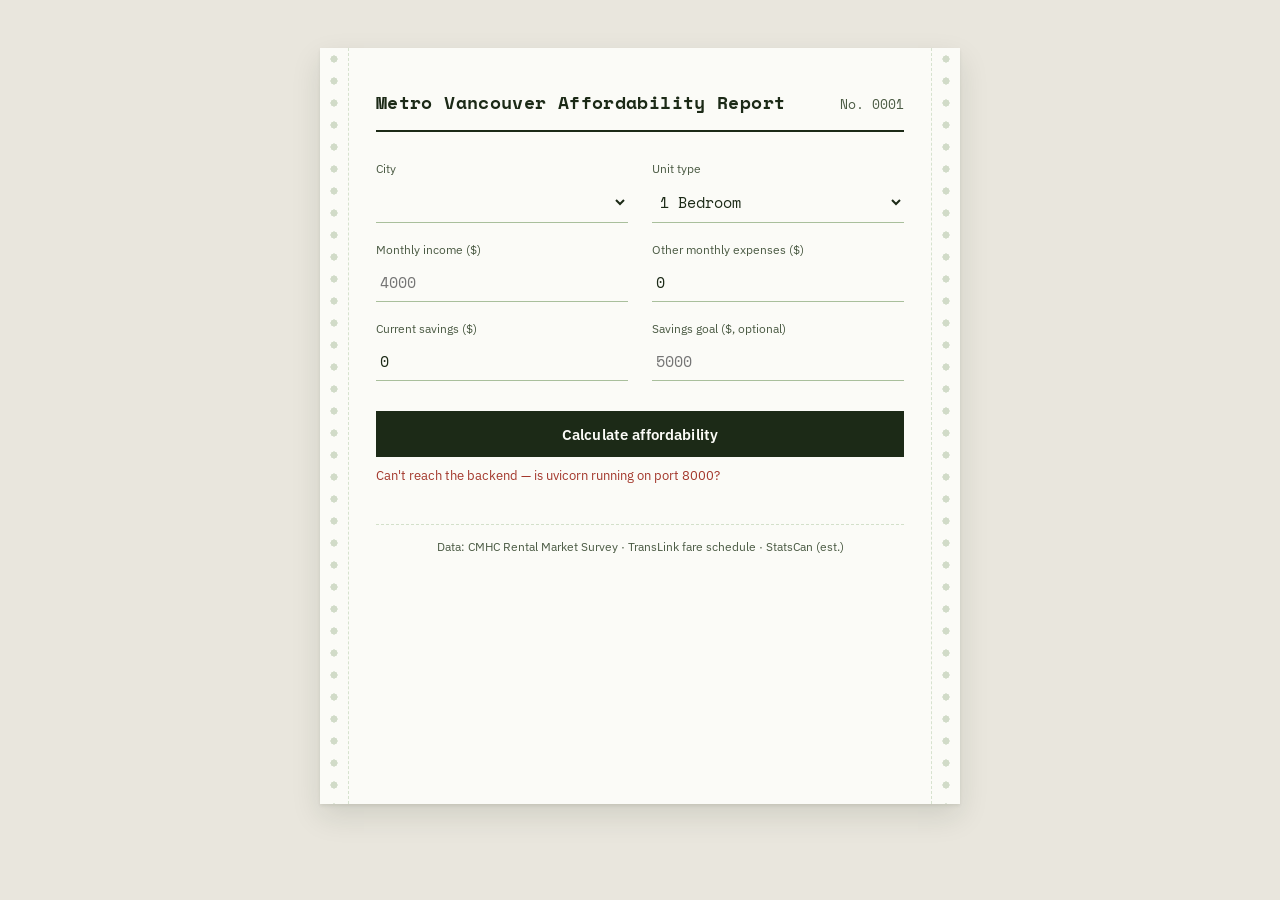
==== frontend/index.html @ a2d7ead9 "basic calculator frontend done" ====
<!DOCTYPE html>
<html lang="en">
<head>
    <meta charset="UTF-8">
    <meta name="viewport" content="width=device-width, initial-scale=1.0">
    <title>Vancouver Affordability Report</title>
    <link rel="preconnect" href="https://fonts.googleapis.com">
    <link href="https://fonts.googleapis.com/css2?family=Space+Mono:wght@400;700&family=IBM+Plex+Sans:wght@400;500;600&display=swap" rel="stylesheet">
    <style>
        :root {
            --paper: #fbfbf7;
            --bar-green: #e3ecdc;
            --bar-green-soft: #eef3e9;
            --ink: #1c2a17;
            --ink-soft: #4a5a43;
            --rule: #a9bf9c;
            --rule-faint: #d3e0ca;
            --stamp-green: #2f6b34;
            --stamp-red: #a3372b;
            --hole: #cdd8c4;
            --focus: #2f6b34;
        }

        * { box-sizing: border-box; }

        body {
            margin: 0;
            background: #e9e6dd;
            font-family: 'IBM Plex Sans', sans-serif;
            color: var(--ink);
            min-height: 100vh;
            display: flex;
            justify-content: center;
            padding: 48px 16px 96px;
        }

        .sheet {
            position: relative;
            width: 100%;
            max-width: 640px;
            background: var(--paper);
            box-shadow: 0 2px 3px rgba(28, 42, 23, 0.08), 0 12px 28px rgba(28, 42, 23, 0.12);
            padding: 40px 56px 56px;
        }

        /* tractor-feed perforation strips */
        .sheet::before, .sheet::after {
            content: "";
            position: absolute;
            top: 0;
            bottom: 0;
            width: 28px;
            background-image: radial-gradient(circle, var(--hole) 3.5px, transparent 3.6px);
            background-size: 100% 22px;
            background-position: center top;
            opacity: 0.9;
        }
        .sheet::before { left: 0; border-right: 1px dashed var(--rule-faint); }
        .sheet::after { right: 0; border-left: 1px dashed var(--rule-faint); }

        header.report-head {
            display: flex;
            justify-content: space-between;
            align-items: baseline;
            border-bottom: 2px solid var(--ink);
            padding-bottom: 14px;
            margin-bottom: 28px;
        }

        header.report-head h1 {
            font-family: 'Space Mono', monospace;
            font-size: 1.15rem;
            font-weight: 700;
            letter-spacing: 0.02em;
            margin: 0;
        }

        header.report-head .report-no {
            font-family: 'Space Mono', monospace;
            font-size: 0.8rem;
            color: var(--ink-soft);
        }

        .field-block {
            display: grid;
            grid-template-columns: 1fr 1fr;
            gap: 18px 24px;
            margin-bottom: 30px;
        }

        .field {
            display: flex;
            flex-direction: column;
            gap: 6px;
        }

        .field label {
            font-size: 0.78rem;
            color: var(--ink-soft);
        }

        .field select,
        .field input {
            font-family: 'Space Mono', monospace;
            font-size: 0.95rem;
            padding: 8px 4px;
            border: none;
            border-bottom: 1.5px solid var(--rule);
            background: transparent;
            color: var(--ink);
        }

        .field select:focus,
        .field input:focus {
            outline: none;
            border-bottom: 1.5px solid var(--focus);
        }

        .calc-btn {
            display: block;
            width: 100%;
            font-family: 'IBM Plex Sans', sans-serif;
            font-weight: 600;
            font-size: 0.95rem;
            padding: 13px;
            background: var(--ink);
            color: var(--paper);
            border: none;
            cursor: pointer;
            letter-spacing: 0.01em;
            margin-bottom: 4px;
        }
        .calc-btn:hover { background: #14200f; }
        .calc-btn:active { transform: translateY(1px); }

        .status-line {
            font-size: 0.82rem;
            color: var(--stamp-red);
            min-height: 1.2em;
            margin: 10px 0 0;
        }

        .ledger {
            margin-top: 34px;
            display: none;
        }
        .ledger.visible { display: block; }

        .ledger-row {
            display: flex;
            justify-content: space-between;
            align-items: baseline;
            padding: 11px 10px;
            font-size: 0.95rem;
        }
        .ledger-row:nth-child(odd) { background: var(--bar-green-soft); }
        .ledger-row:nth-child(even) { background: transparent; }

        .ledger-row .amount {
            font-family: 'Space Mono', monospace;
            font-variant-numeric: tabular-nums;
        }

        .ledger-row.total {
            border-top: 1.5px solid var(--ink);
            margin-top: 6px;
            font-weight: 600;
            background: var(--bar-green);
        }

        .ledger-row.surplus .amount { color: var(--stamp-green); }
        .ledger-row.surplus.negative .amount { color: var(--stamp-red); }

        .notes {
            font-size: 0.82rem;
            color: var(--ink-soft);
            margin-top: 14px;
            padding: 10px 12px;
            border-left: 3px solid var(--rule);
            background: var(--bar-green-soft);
        }

        .verdict-area {
            margin-top: 32px;
            display: flex;
            justify-content: center;
            min-height: 90px;
        }

        .stamp {
            font-family: 'Space Mono', monospace;
            font-weight: 700;
            font-size: 1.4rem;
            letter-spacing: 0.08em;
            padding: 14px 28px;
            border: 4px solid currentColor;
            border-radius: 6px;
            transform: rotate(-6deg) scale(0);
            opacity: 0;
            text-transform: uppercase;
        }

        .stamp.affordable { color: var(--stamp-green); }
        .stamp.over { color: var(--stamp-red); }

        @keyframes stampDown {
            0%   { transform: rotate(-6deg) scale(2.2); opacity: 0; }
            60%  { transform: rotate(-6deg) scale(0.9); opacity: 1; }
            80%  { transform: rotate(-6deg) scale(1.05); }
            100% { transform: rotate(-6deg) scale(1); opacity: 1; }
        }

        .stamp.animate { animation: stampDown 0.5s ease-out forwards; }

        @media (prefers-reduced-motion: reduce) {
            .stamp.animate { animation: none; transform: rotate(-6deg) scale(1); opacity: 1; }
        }

        footer.report-foot {
            margin-top: 40px;
            padding-top: 14px;
            border-top: 1px dashed var(--rule-faint);
            font-size: 0.72rem;
            color: var(--ink-soft);
            text-align: center;
        }

        @media (max-width: 520px) {
            .sheet { padding: 32px 30px 44px; }
            .field-block { grid-template-columns: 1fr; }
        }
    </style>
</head>
<body>

<div class="sheet">
    <header class="report-head">
        <h1>Metro Vancouver Affordability Report</h1>
        <span class="report-no">No. 0001</span>
    </header>

    <form id="calc-form">
        <div class="field-block">
            <div class="field">
                <label for="region">City</label>
                <select id="region" required></select>
            </div>
            <div class="field">
                <label for="bedroom">Unit type</label>
                <select id="bedroom" required>
                    <option value="Studio">Studio</option>
                    <option value="1 Bedroom" selected>1 Bedroom</option>
                    <option value="2 Bedroom">2 Bedroom</option>
                    <option value="3 Bedroom +">3 Bedroom +</option>
                </select>
            </div>
            <div class="field">
                <label for="income">Monthly income ($)</label>
                <input type="number" id="income" min="0" step="1" required placeholder="4000">
            </div>
            <div class="field">
                <label for="extra">Other monthly expenses ($)</label>
                <input type="number" id="extra" min="0" step="1" value="0">
            </div>
            <div class="field">
                <label for="savings">Current savings ($)</label>
                <input type="number" id="savings" min="0" step="1" value="0">
            </div>
            <div class="field">
                <label for="goal">Savings goal ($, optional)</label>
                <input type="number" id="goal" min="0" step="1" placeholder="5000">
            </div>
        </div>

        <button type="submit" class="calc-btn">Calculate affordability</button>
        <p class="status-line" id="status"></p>
    </form>

    <section class="ledger" id="ledger">
        <div class="ledger-row"><span>Rent</span><span class="amount" id="row-rent"></span></div>
        <div class="ledger-row"><span>Groceries</span><span class="amount" id="row-groceries"></span></div>
        <div class="ledger-row"><span>Transit</span><span class="amount" id="row-transit"></span></div>
        <div class="ledger-row total"><span>Total expenses</span><span class="amount" id="row-total"></span></div>
        <div class="ledger-row surplus" id="row-surplus-wrap"><span>Monthly surplus</span><span class="amount" id="row-surplus"></span></div>
        <div class="ledger-row" id="row-goal-wrap" style="display:none;"><span>Months to savings goal</span><span class="amount" id="row-goal"></span></div>
        <div class="notes" id="notes-block" style="display:none;"></div>

        <div class="verdict-area">
            <div class="stamp" id="stamp"></div>
        </div>
    </section>

    <footer class="report-foot">
        Data: CMHC Rental Market Survey · TransLink fare schedule · StatsCan (est.)
    </footer>
</div>

<script>
    const API_BASE = "http://127.0.0.1:8000"; // update if backend runs elsewhere

    const regionSelect = document.getElementById("region");
    const form = document.getElementById("calc-form");
    const statusLine = document.getElementById("status");
    const ledger = document.getElementById("ledger");
    const stamp = document.getElementById("stamp");

    async function loadRegions() {
        try {
            const res = await fetch(`${API_BASE}/regions/`);
            if (!res.ok) throw new Error("Could not reach the regions endpoint");
            const regions = await res.json();
            regionSelect.innerHTML = regions
                .map(r => `<option value="${r.id}">${r.name}</option>`)
                .join("");
        } catch (err) {
            statusLine.textContent = "Can't reach the backend — is uvicorn running on port 8000?";
        }
    }

    function money(value) {
        return "$" + Number(value).toLocaleString("en-CA", { minimumFractionDigits: 2, maximumFractionDigits: 2 });
    }

    form.addEventListener("submit", async (e) => {
        e.preventDefault();
        statusLine.textContent = "";
        stamp.classList.remove("animate");
        stamp.style.opacity = 0;

        const payload = {
            region_id: Number(regionSelect.value),
            bedroom_type: document.getElementById("bedroom").value,
            monthly_income: Number(document.getElementById("income").value),
            current_savings: Number(document.getElementById("savings").value || 0),
            monthly_extra_expenses: Number(document.getElementById("extra").value || 0),
        };
        const goalVal = document.getElementById("goal").value;
        if (goalVal) payload.savings_goal = Number(goalVal);

        try {
            const res = await fetch(`${API_BASE}/affordability/calculate`, {
                method: "POST",
                headers: { "Content-Type": "application/json" },
                body: JSON.stringify(payload),
            });

            const data = await res.json();

            if (!res.ok) {
                statusLine.textContent = data.detail || "The backend rejected this request.";
                ledger.classList.remove("visible");
                return;
            }

            renderResult(data);
        } catch (err) {
            statusLine.textContent = "Can't reach the backend — is uvicorn running on port 8000?";
        }
    });

    function renderResult(data) {
        document.getElementById("row-rent").textContent = money(data.estimated_rent);
        document.getElementById("row-groceries").textContent = money(data.estimated_groceries);
        document.getElementById("row-transit").textContent = money(data.estimated_transit);
        document.getElementById("row-total").textContent = money(data.total_monthly_expenses);

        const surplusRow = document.getElementById("row-surplus-wrap");
        const surplusVal = document.getElementById("row-surplus");
        surplusVal.textContent = money(data.monthly_surplus);
        surplusRow.classList.toggle("negative", data.monthly_surplus < 0);

        const goalWrap = document.getElementById("row-goal-wrap");
        if (data.months_to_goal !== null && data.months_to_goal !== undefined) {
            goalWrap.style.display = "flex";
            document.getElementById("row-goal").textContent = data.months_to_goal + " mo.";
        } else {
            goalWrap.style.display = "none";
        }

        const notesBlock = document.getElementById("notes-block");
        if (data.notes && data.notes.length) {
            notesBlock.style.display = "block";
            notesBlock.innerHTML = data.notes.map(n => `<div>${n}</div>`).join("");
        } else {
            notesBlock.style.display = "none";
        }

        stamp.textContent = data.is_currently_affordable ? "Affordable" : "Over budget";
        stamp.className = "stamp " + (data.is_currently_affordable ? "affordable" : "over");

        ledger.classList.add("visible");
        // restart animation
        void stamp.offsetWidth;
        stamp.classList.add("animate");
    }

    loadRegions();
</script>

</body>
</html>
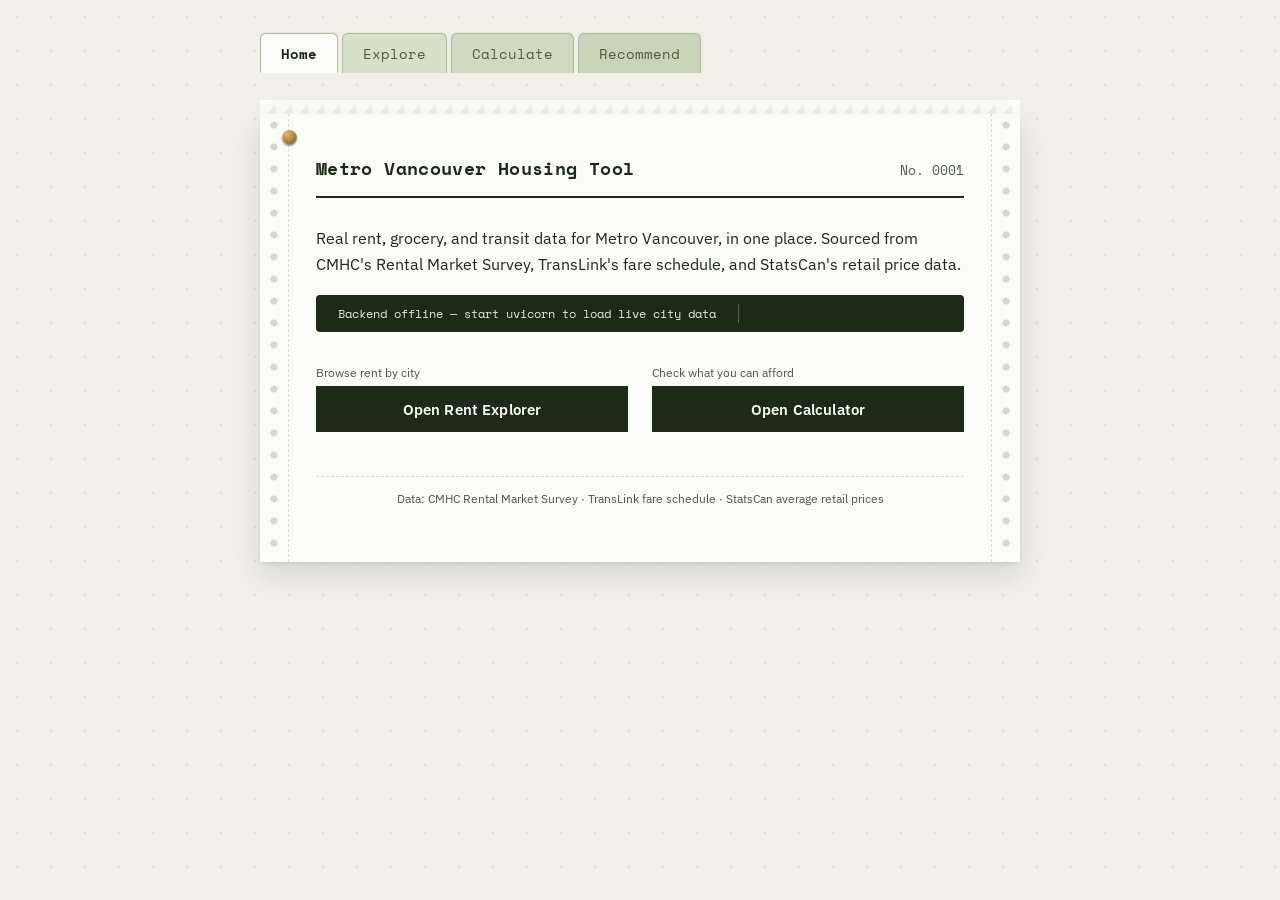
==== commit 4e2c6d0c: "working on pages" ====
--- a/frontend/index.html
+++ b/frontend/index.html
@@ -1,401 +1,71 @@
 <!DOCTYPE html>
 <html lang="en">
 <head>
-    <meta charset="UTF-8">
-    <meta name="viewport" content="width=device-width, initial-scale=1.0">
-    <title>Vancouver Affordability Report</title>
-    <link rel="preconnect" href="https://fonts.googleapis.com">
-    <link href="https://fonts.googleapis.com/css2?family=Space+Mono:wght@400;700&family=IBM+Plex+Sans:wght@400;500;600&display=swap" rel="stylesheet">
-    <style>
-        :root {
-            --paper: #fbfbf7;
-            --bar-green: #e3ecdc;
-            --bar-green-soft: #eef3e9;
-            --ink: #1c2a17;
-            --ink-soft: #4a5a43;
-            --rule: #a9bf9c;
-            --rule-faint: #d3e0ca;
-            --stamp-green: #2f6b34;
-            --stamp-red: #a3372b;
-            --hole: #cdd8c4;
-            --focus: #2f6b34;
-        }
-
-        * { box-sizing: border-box; }
-
-        body {
-            margin: 0;
-            background: #e9e6dd;
-            font-family: 'IBM Plex Sans', sans-serif;
-            color: var(--ink);
-            min-height: 100vh;
-            display: flex;
-            justify-content: center;
-            padding: 48px 16px 96px;
-        }
-
-        .sheet {
-            position: relative;
-            width: 100%;
-            max-width: 640px;
-            background: var(--paper);
-            box-shadow: 0 2px 3px rgba(28, 42, 23, 0.08), 0 12px 28px rgba(28, 42, 23, 0.12);
-            padding: 40px 56px 56px;
-        }
-
-        /* tractor-feed perforation strips */
-        .sheet::before, .sheet::after {
-            content: "";
-            position: absolute;
-            top: 0;
-            bottom: 0;
-            width: 28px;
-            background-image: radial-gradient(circle, var(--hole) 3.5px, transparent 3.6px);
-            background-size: 100% 22px;
-            background-position: center top;
-            opacity: 0.9;
-        }
-        .sheet::before { left: 0; border-right: 1px dashed var(--rule-faint); }
-        .sheet::after { right: 0; border-left: 1px dashed var(--rule-faint); }
-
-        header.report-head {
-            display: flex;
-            justify-content: space-between;
-            align-items: baseline;
-            border-bottom: 2px solid var(--ink);
-            padding-bottom: 14px;
-            margin-bottom: 28px;
-        }
-
-        header.report-head h1 {
-            font-family: 'Space Mono', monospace;
-            font-size: 1.15rem;
-            font-weight: 700;
-            letter-spacing: 0.02em;
-            margin: 0;
-        }
-
-        header.report-head .report-no {
-            font-family: 'Space Mono', monospace;
-            font-size: 0.8rem;
-            color: var(--ink-soft);
-        }
-
-        .field-block {
-            display: grid;
-            grid-template-columns: 1fr 1fr;
-            gap: 18px 24px;
-            margin-bottom: 30px;
-        }
-
-        .field {
-            display: flex;
-            flex-direction: column;
-            gap: 6px;
-        }
-
-        .field label {
-            font-size: 0.78rem;
-            color: var(--ink-soft);
-        }
-
-        .field select,
-        .field input {
-            font-family: 'Space Mono', monospace;
-            font-size: 0.95rem;
-            padding: 8px 4px;
-            border: none;
-            border-bottom: 1.5px solid var(--rule);
-            background: transparent;
-            color: var(--ink);
-        }
-
-        .field select:focus,
-        .field input:focus {
-            outline: none;
-            border-bottom: 1.5px solid var(--focus);
-        }
-
-        .calc-btn {
-            display: block;
-            width: 100%;
-            font-family: 'IBM Plex Sans', sans-serif;
-            font-weight: 600;
-            font-size: 0.95rem;
-            padding: 13px;
-            background: var(--ink);
-            color: var(--paper);
-            border: none;
-            cursor: pointer;
-            letter-spacing: 0.01em;
-            margin-bottom: 4px;
-        }
-        .calc-btn:hover { background: #14200f; }
-        .calc-btn:active { transform: translateY(1px); }
-
-        .status-line {
-            font-size: 0.82rem;
-            color: var(--stamp-red);
-            min-height: 1.2em;
-            margin: 10px 0 0;
-        }
-
-        .ledger {
-            margin-top: 34px;
-            display: none;
-        }
-        .ledger.visible { display: block; }
-
-        .ledger-row {
-            display: flex;
-            justify-content: space-between;
-            align-items: baseline;
-            padding: 11px 10px;
-            font-size: 0.95rem;
-        }
-        .ledger-row:nth-child(odd) { background: var(--bar-green-soft); }
-        .ledger-row:nth-child(even) { background: transparent; }
-
-        .ledger-row .amount {
-            font-family: 'Space Mono', monospace;
-            font-variant-numeric: tabular-nums;
-        }
-
-        .ledger-row.total {
-            border-top: 1.5px solid var(--ink);
-            margin-top: 6px;
-            font-weight: 600;
-            background: var(--bar-green);
-        }
-
-        .ledger-row.surplus .amount { color: var(--stamp-green); }
-        .ledger-row.surplus.negative .amount { color: var(--stamp-red); }
-
-        .notes {
-            font-size: 0.82rem;
-            color: var(--ink-soft);
-            margin-top: 14px;
-            padding: 10px 12px;
-            border-left: 3px solid var(--rule);
-            background: var(--bar-green-soft);
-        }
-
-        .verdict-area {
-            margin-top: 32px;
-            display: flex;
-            justify-content: center;
-            min-height: 90px;
-        }
-
-        .stamp {
-            font-family: 'Space Mono', monospace;
-            font-weight: 700;
-            font-size: 1.4rem;
-            letter-spacing: 0.08em;
-            padding: 14px 28px;
-            border: 4px solid currentColor;
-            border-radius: 6px;
-            transform: rotate(-6deg) scale(0);
-            opacity: 0;
-            text-transform: uppercase;
-        }
-
-        .stamp.affordable { color: var(--stamp-green); }
-        .stamp.over { color: var(--stamp-red); }
-
-        @keyframes stampDown {
-            0%   { transform: rotate(-6deg) scale(2.2); opacity: 0; }
-            60%  { transform: rotate(-6deg) scale(0.9); opacity: 1; }
-            80%  { transform: rotate(-6deg) scale(1.05); }
-            100% { transform: rotate(-6deg) scale(1); opacity: 1; }
-        }
-
-        .stamp.animate { animation: stampDown 0.5s ease-out forwards; }
-
-        @media (prefers-reduced-motion: reduce) {
-            .stamp.animate { animation: none; transform: rotate(-6deg) scale(1); opacity: 1; }
-        }
-
-        footer.report-foot {
-            margin-top: 40px;
-            padding-top: 14px;
-            border-top: 1px dashed var(--rule-faint);
-            font-size: 0.72rem;
-            color: var(--ink-soft);
-            text-align: center;
-        }
-
-        @media (max-width: 520px) {
-            .sheet { padding: 32px 30px 44px; }
-            .field-block { grid-template-columns: 1fr; }
-        }
-    </style>
+<meta charset="UTF-8">
+<meta name="viewport" content="width=device-width, initial-scale=1.0">
+<title>Metro Vancouver Housing Tool</title>
+<link rel="preconnect" href="https://fonts.googleapis.com">
+<link href="https://fonts.googleapis.com/css2?family=Space+Mono:wght@400;700&family=IBM+Plex+Sans:wght@400;500;600&display=swap" rel="stylesheet">
+<link rel="stylesheet" href="shared/theme.css">
 </head>
 <body>
 
+<canvas id="bg-canvas"></canvas>
+<nav class="site-nav" id="site-nav"></nav>
+
+<div class="tear-strip"></div>
 <div class="sheet">
-    <header class="report-head">
-        <h1>Metro Vancouver Affordability Report</h1>
-        <span class="report-no">No. 0001</span>
-    </header>
+  <div class="fastener"></div>
+  <header class="report-head">
+    <h1>Metro Vancouver Housing Tool</h1>
+    <span class="report-no">No. 0001</span>
+  </header>
 
-    <form id="calc-form">
-        <div class="field-block">
-            <div class="field">
-                <label for="region">City</label>
-                <select id="region" required></select>
-            </div>
-            <div class="field">
-                <label for="bedroom">Unit type</label>
-                <select id="bedroom" required>
-                    <option value="Studio">Studio</option>
-                    <option value="1 Bedroom" selected>1 Bedroom</option>
-                    <option value="2 Bedroom">2 Bedroom</option>
-                    <option value="3 Bedroom +">3 Bedroom +</option>
-                </select>
-            </div>
-            <div class="field">
-                <label for="income">Monthly income ($)</label>
-                <input type="number" id="income" min="0" step="1" required placeholder="4000">
-            </div>
-            <div class="field">
-                <label for="extra">Other monthly expenses ($)</label>
-                <input type="number" id="extra" min="0" step="1" value="0">
-            </div>
-            <div class="field">
-                <label for="savings">Current savings ($)</label>
-                <input type="number" id="savings" min="0" step="1" value="0">
-            </div>
-            <div class="field">
-                <label for="goal">Savings goal ($, optional)</label>
-                <input type="number" id="goal" min="0" step="1" placeholder="5000">
-            </div>
-        </div>
+  <p style="line-height: 1.6;">
+    Real rent, grocery, and transit data for Metro Vancouver, in one place.
+    Sourced from CMHC's Rental Market Survey, TransLink's fare schedule,
+    and StatsCan's retail price data.
+  </p>
 
-        <button type="submit" class="calc-btn">Calculate affordability</button>
-        <p class="status-line" id="status"></p>
-    </form>
+  <div class="ticker">
+    <div class="ticker-track" id="ticker-track">
+      <span>Loading city data…</span>
+    </div>
+  </div>
 
-    <section class="ledger" id="ledger">
-        <div class="ledger-row"><span>Rent</span><span class="amount" id="row-rent"></span></div>
-        <div class="ledger-row"><span>Groceries</span><span class="amount" id="row-groceries"></span></div>
-        <div class="ledger-row"><span>Transit</span><span class="amount" id="row-transit"></span></div>
-        <div class="ledger-row total"><span>Total expenses</span><span class="amount" id="row-total"></span></div>
-        <div class="ledger-row surplus" id="row-surplus-wrap"><span>Monthly surplus</span><span class="amount" id="row-surplus"></span></div>
-        <div class="ledger-row" id="row-goal-wrap" style="display:none;"><span>Months to savings goal</span><span class="amount" id="row-goal"></span></div>
-        <div class="notes" id="notes-block" style="display:none;"></div>
+  <div class="field-block" style="margin-top: 32px;">
+    <div class="field">
+      <label>Browse rent by city</label>
+      <a href="explorer.html" class="primary-btn" style="text-align:center; text-decoration:none; display:block;">Open Rent Explorer</a>
+    </div>
+    <div class="field">
+      <label>Check what you can afford</label>
+      <a href="calculator.html" class="primary-btn" style="text-align:center; text-decoration:none; display:block;">Open Calculator</a>
+    </div>
+  </div>
 
-        <div class="verdict-area">
-            <div class="stamp" id="stamp"></div>
-        </div>
-    </section>
-
-    <footer class="report-foot">
-        Data: CMHC Rental Market Survey · TransLink fare schedule · StatsCan (est.)
-    </footer>
+  <footer class="report-foot">
+    Data: CMHC Rental Market Survey · TransLink fare schedule · StatsCan average retail prices
+  </footer>
 </div>
 
+<script src="shared/background.js"></script>
+<script src="shared/api.js"></script>
+<script src="shared/nav.js"></script>
 <script>
-    const API_BASE = "http://127.0.0.1:8000"; // update if backend runs elsewhere
-
-    const regionSelect = document.getElementById("region");
-    const form = document.getElementById("calc-form");
-    const statusLine = document.getElementById("status");
-    const ledger = document.getElementById("ledger");
-    const stamp = document.getElementById("stamp");
-
-    async function loadRegions() {
-        try {
-            const res = await fetch(`${API_BASE}/regions/`);
-            if (!res.ok) throw new Error("Could not reach the regions endpoint");
-            const regions = await res.json();
-            regionSelect.innerHTML = regions
-                .map(r => `<option value="${r.id}">${r.name}</option>`)
-                .join("");
-        } catch (err) {
-            statusLine.textContent = "Can't reach the backend — is uvicorn running on port 8000?";
-        }
+  async function loadTicker() {
+    const track = document.getElementById("ticker-track");
+    try {
+      const regions = await fetchRegions();
+      const names = regions.map(r => `<span>◆ ${r.name.toUpperCase()}</span>`);
+      // duplicate the list so the scroll loop is seamless
+      track.innerHTML = names.join("") + names.join("");
+    } catch (err) {
+      track.innerHTML = "<span>Backend offline — start uvicorn to load live city data</span>";
     }
-
-    function money(value) {
-        return "$" + Number(value).toLocaleString("en-CA", { minimumFractionDigits: 2, maximumFractionDigits: 2 });
-    }
-
-    form.addEventListener("submit", async (e) => {
-        e.preventDefault();
-        statusLine.textContent = "";
-        stamp.classList.remove("animate");
-        stamp.style.opacity = 0;
-
-        const payload = {
-            region_id: Number(regionSelect.value),
-            bedroom_type: document.getElementById("bedroom").value,
-            monthly_income: Number(document.getElementById("income").value),
-            current_savings: Number(document.getElementById("savings").value || 0),
-            monthly_extra_expenses: Number(document.getElementById("extra").value || 0),
-        };
-        const goalVal = document.getElementById("goal").value;
-        if (goalVal) payload.savings_goal = Number(goalVal);
-
-        try {
-            const res = await fetch(`${API_BASE}/affordability/calculate`, {
-                method: "POST",
-                headers: { "Content-Type": "application/json" },
-                body: JSON.stringify(payload),
-            });
-
-            const data = await res.json();
-
-            if (!res.ok) {
-                statusLine.textContent = data.detail || "The backend rejected this request.";
-                ledger.classList.remove("visible");
-                return;
-            }
-
-            renderResult(data);
-        } catch (err) {
-            statusLine.textContent = "Can't reach the backend — is uvicorn running on port 8000?";
-        }
-    });
-
-    function renderResult(data) {
-        document.getElementById("row-rent").textContent = money(data.estimated_rent);
-        document.getElementById("row-groceries").textContent = money(data.estimated_groceries);
-        document.getElementById("row-transit").textContent = money(data.estimated_transit);
-        document.getElementById("row-total").textContent = money(data.total_monthly_expenses);
-
-        const surplusRow = document.getElementById("row-surplus-wrap");
-        const surplusVal = document.getElementById("row-surplus");
-        surplusVal.textContent = money(data.monthly_surplus);
-        surplusRow.classList.toggle("negative", data.monthly_surplus < 0);
-
-        const goalWrap = document.getElementById("row-goal-wrap");
-        if (data.months_to_goal !== null && data.months_to_goal !== undefined) {
-            goalWrap.style.display = "flex";
-            document.getElementById("row-goal").textContent = data.months_to_goal + " mo.";
-        } else {
-            goalWrap.style.display = "none";
-        }
-
-        const notesBlock = document.getElementById("notes-block");
-        if (data.notes && data.notes.length) {
-            notesBlock.style.display = "block";
-            notesBlock.innerHTML = data.notes.map(n => `<div>${n}</div>`).join("");
-        } else {
-            notesBlock.style.display = "none";
-        }
-
-        stamp.textContent = data.is_currently_affordable ? "Affordable" : "Over budget";
-        stamp.className = "stamp " + (data.is_currently_affordable ? "affordable" : "over");
-
-        ledger.classList.add("visible");
-        // restart animation
-        void stamp.offsetWidth;
-        stamp.classList.add("animate");
-    }
-
-    loadRegions();
+  }
+  loadTicker();
 </script>
 
 </body>
-</html>+</html>
--- a/frontend/shared/theme.css
+++ b/frontend/shared/theme.css
@@ -0,0 +1,428 @@
+/* Shared "greenbar ledger" theme — used by every page in this site so the
+   look stays consistent as we add the Rent Explorer and Recommender. */
+
+:root {
+  --paper: #fbfbf7;
+  --bar-green: #e3ecdc;
+  --bar-green-soft: #eef3e9;
+  --ink: #1c2a17;
+  --ink-soft: #4a5a43;
+  --rule: #a9bf9c;
+  --rule-faint: #d3e0ca;
+  --stamp-green: #2f6b34;
+  --stamp-red: #a3372b;
+  --hole: #cdd8c4;
+  --focus: #2f6b34;
+}
+
+* { box-sizing: border-box; }
+
+body {
+  margin: 0;
+  background-color: #f1efe8;
+  font-family: 'IBM Plex Sans', sans-serif;
+  color: var(--ink);
+  min-height: 100vh;
+  display: flex;
+  flex-direction: column;
+  align-items: center;
+  padding: 0 16px 96px;
+  position: relative;
+}
+
+#bg-canvas {
+  position: fixed;
+  inset: 0;
+  width: 100%;
+  height: 100%;
+  z-index: -1;
+  pointer-events: none;
+}
+
+/* ---------- Site navigation (ledger binder tabs) ---------- */
+
+.site-nav {
+  width: 100%;
+  max-width: 760px;
+  display: flex;
+  margin-top: 32px;
+}
+
+.site-nav a {
+  font-family: 'Space Mono', monospace;
+  font-size: 0.85rem;
+  text-decoration: none;
+  color: var(--ink-soft);
+  background: #dde3d4;
+  padding: 10px 20px 8px;
+  border: 1px solid var(--rule);
+  border-bottom: none;
+  border-radius: 6px 6px 0 0;
+  margin-right: 4px;
+  position: relative;
+  top: 1px;
+  box-shadow: 0 -1px 2px rgba(28, 42, 23, 0.06);
+  transition: transform 0.15s ease, background 0.15s ease;
+}
+
+.site-nav a:nth-child(2) { background: #d6e0c9; }
+.site-nav a:nth-child(3) { background: #cfdac0; }
+.site-nav a:nth-child(4) { background: #c8d4b8; }
+
+.site-nav a:hover {
+  transform: translateY(-2px);
+}
+
+.site-nav a.active {
+  color: var(--ink);
+  background: var(--paper);
+  border-bottom: 1px solid var(--paper);
+  font-weight: 700;
+  transform: none;
+}
+
+/* ---------- Report sheet shell ---------- */
+
+.sheet {
+  position: relative;
+  width: 100%;
+  max-width: 760px;
+  background: var(--paper);
+  box-shadow: 0 2px 3px rgba(28, 42, 23, 0.08), 0 12px 28px rgba(28, 42, 23, 0.12);
+  padding: 40px 56px 56px;
+}
+
+.sheet::before, .sheet::after {
+  content: "";
+  position: absolute;
+  top: 0;
+  bottom: 0;
+  width: 28px;
+  background-image: radial-gradient(circle, var(--hole) 3.5px, transparent 3.6px);
+  background-size: 100% 22px;
+  background-position: center top;
+  opacity: 0.9;
+}
+.sheet::before { left: 0; border-right: 1px dashed var(--rule-faint); }
+.sheet::after { right: 0; border-left: 1px dashed var(--rule-faint); }
+
+header.report-head {
+  display: flex;
+  justify-content: space-between;
+  align-items: baseline;
+  border-bottom: 2px solid var(--ink);
+  padding-bottom: 14px;
+  margin-bottom: 28px;
+}
+
+header.report-head h1 {
+  font-family: 'Space Mono', monospace;
+  font-size: 1.15rem;
+  font-weight: 700;
+  letter-spacing: 0.02em;
+  margin: 0;
+}
+
+header.report-head .report-no {
+  font-family: 'Space Mono', monospace;
+  font-size: 0.8rem;
+  color: var(--ink-soft);
+}
+
+/* ---------- Form fields (shared across Calculator/Explorer/Recommender) ---------- */
+
+.field-block {
+  display: grid;
+  grid-template-columns: 1fr 1fr;
+  gap: 18px 24px;
+  margin-bottom: 30px;
+}
+
+.field { display: flex; flex-direction: column; gap: 6px; }
+.field label { font-size: 0.78rem; color: var(--ink-soft); }
+
+.field select, .field input {
+  font-family: 'Space Mono', monospace;
+  font-size: 0.95rem;
+  padding: 8px 4px;
+  border: none;
+  border-bottom: 1.5px solid var(--rule);
+  background: transparent;
+  color: var(--ink);
+}
+
+.field select:focus, .field input:focus {
+  outline: none;
+  border-bottom: 1.5px solid var(--focus);
+}
+
+.primary-btn {
+  display: block;
+  width: 100%;
+  font-family: 'IBM Plex Sans', sans-serif;
+  font-weight: 600;
+  font-size: 0.95rem;
+  padding: 13px;
+  background: var(--ink);
+  color: var(--paper);
+  border: none;
+  cursor: pointer;
+  letter-spacing: 0.01em;
+  margin-bottom: 4px;
+}
+.primary-btn:hover { background: #14200f; }
+.primary-btn:active { transform: translateY(1px); }
+
+.status-line {
+  font-size: 0.82rem;
+  color: var(--stamp-red);
+  min-height: 1.2em;
+  margin: 10px 0 0;
+}
+
+/* ---------- Ledger row list (used by Calculator + Explorer) ---------- */
+
+.ledger { margin-top: 34px; }
+.ledger.hidden { display: none; }
+
+.ledger-row {
+  display: flex;
+  justify-content: space-between;
+  align-items: baseline;
+  padding: 11px 10px;
+  font-size: 0.95rem;
+}
+.ledger-row:nth-child(odd) { background: var(--bar-green-soft); }
+.ledger-row:nth-child(even) { background: transparent; }
+
+.ledger-row .amount {
+  font-family: 'Space Mono', monospace;
+  font-variant-numeric: tabular-nums;
+}
+
+.ledger-row.total {
+  border-top: 1.5px solid var(--ink);
+  margin-top: 6px;
+  font-weight: 600;
+  background: var(--bar-green);
+}
+
+.ledger-row.surplus .amount { color: var(--stamp-green); }
+.ledger-row.surplus.negative .amount { color: var(--stamp-red); }
+
+.notes {
+  font-size: 0.82rem;
+  color: var(--ink-soft);
+  margin-top: 14px;
+  padding: 10px 12px;
+  border-left: 3px solid var(--rule);
+  background: var(--bar-green-soft);
+}
+
+/* ---------- Stamp verdict ---------- */
+
+.verdict-area {
+  margin-top: 32px;
+  display: flex;
+  justify-content: center;
+  min-height: 90px;
+}
+
+.stamp {
+  font-family: 'Space Mono', monospace;
+  font-weight: 700;
+  font-size: 1.4rem;
+  letter-spacing: 0.08em;
+  padding: 14px 28px;
+  border: 4px solid currentColor;
+  border-radius: 6px;
+  transform: rotate(-6deg) scale(0);
+  opacity: 0;
+  text-transform: uppercase;
+}
+
+.stamp.affordable { color: var(--stamp-green); }
+.stamp.over { color: var(--stamp-red); }
+
+@keyframes stampDown {
+  0%   { transform: rotate(-6deg) scale(2.2); opacity: 0; }
+  60%  { transform: rotate(-6deg) scale(0.9); opacity: 1; }
+  80%  { transform: rotate(-6deg) scale(1.05); }
+  100% { transform: rotate(-6deg) scale(1); opacity: 1; }
+}
+.stamp.animate { animation: stampDown 0.5s ease-out forwards; }
+
+@media (prefers-reduced-motion: reduce) {
+  .stamp.animate { animation: none; transform: rotate(-6deg) scale(1); opacity: 1; }
+}
+
+footer.report-foot {
+  margin-top: 40px;
+  padding-top: 14px;
+  border-top: 1px dashed var(--rule-faint);
+  font-size: 0.72rem;
+  color: var(--ink-soft);
+  text-align: center;
+}
+
+/* ---------- Torn tear-off strip, sits directly above the sheet ---------- */
+
+.tear-strip {
+  width: 100%;
+  max-width: 760px;
+  height: 14px;
+  margin-top: 28px;
+  background:
+    linear-gradient(-45deg, transparent 8px, var(--paper) 0) 0 0/16px 16px repeat-x,
+    linear-gradient(45deg, var(--paper) 8px, transparent 0) 0 0/16px 16px repeat-x;
+}
+
+/* ---------- Brass paper fastener, decorative ---------- */
+
+.fastener {
+  position: absolute;
+  top: 16px;
+  left: 22px;
+  width: 15px;
+  height: 15px;
+  border-radius: 50%;
+  background: radial-gradient(circle at 35% 30%, #e0bd6c, #8a6a24 72%, #5e4816);
+  box-shadow: 0 1px 2px rgba(0, 0, 0, 0.4), inset 0 0 2px rgba(255, 255, 255, 0.6);
+}
+
+/* ---------- Sheet "prints in" from the top on page load ---------- */
+
+@keyframes printIn {
+  0%   { transform: translateY(-30px); opacity: 0; }
+  100% { transform: translateY(0); opacity: 1; }
+}
+
+.sheet {
+  animation: printIn 0.55s cubic-bezier(0.2, 0.7, 0.3, 1) both;
+}
+
+@media (prefers-reduced-motion: reduce) {
+  .sheet { animation: none; }
+}
+
+/* ---------- Ticker tape (adding-machine-style scrolling strip) ---------- */
+
+.ticker {
+  width: 100%;
+  max-width: 760px;
+  overflow: hidden;
+  background: var(--ink);
+  border-radius: 4px;
+  margin-top: 18px;
+  padding: 9px 0;
+}
+
+.ticker-track {
+  display: flex;
+  width: max-content;
+  animation: tickerScroll 22s linear infinite;
+}
+
+.ticker-track span {
+  font-family: 'Space Mono', monospace;
+  font-size: 0.78rem;
+  color: var(--bar-green);
+  white-space: nowrap;
+  padding: 0 22px;
+  border-right: 1px solid rgba(227, 236, 220, 0.3);
+}
+
+@keyframes tickerScroll {
+  from { transform: translateX(0); }
+  to   { transform: translateX(-50%); }
+}
+
+@media (prefers-reduced-motion: reduce) {
+  .ticker-track { animation: none; }
+}
+
+/* ---------- Page-turn transition between pages ----------
+   Uses the browser's native cross-document view transition API.
+   This is a progressive enhancement: fully supported in current
+   Chrome/Edge, and simply ignored (normal instant navigation) in
+   browsers that don't support it yet — nothing breaks either way. */
+
+@view-transition {
+  navigation: auto;
+}
+
+::view-transition-old(root) {
+  animation: pageTearOut 0.35s ease-in both;
+}
+
+::view-transition-new(root) {
+  animation: printIn 0.5s cubic-bezier(0.2, 0.7, 0.3, 1) both;
+}
+
+@keyframes pageTearOut {
+  to { transform: translateY(24px) rotate(0.6deg); opacity: 0; }
+}
+
+/* ---------- Live entry tape (real-time interaction on the calculator) ---------- */
+
+.live-tape {
+  margin-top: 26px;
+  background: #f3f1e9;
+  border: 1px solid var(--rule-faint);
+  border-radius: 4px;
+  overflow: hidden;
+}
+
+.tape-head {
+  font-family: 'Space Mono', monospace;
+  font-size: 0.72rem;
+  letter-spacing: 0.08em;
+  color: var(--ink-soft);
+  background: var(--bar-green);
+  padding: 6px 12px;
+  border-bottom: 1px dashed var(--rule);
+}
+
+.tape-lines {
+  max-height: 130px;
+  overflow-y: auto;
+  padding: 6px 12px;
+}
+
+.tape-lines div {
+  font-family: 'Space Mono', monospace;
+  font-size: 0.8rem;
+  padding: 3px 0;
+  animation: tapePrint 0.25s ease-out both;
+}
+
+.tape-lines .tape-total {
+  font-weight: 700;
+  color: var(--stamp-green);
+  border-top: 1px dashed var(--rule);
+  margin-top: 4px;
+  padding-top: 6px;
+}
+
+@keyframes tapePrint {
+  from { transform: translateY(-6px); opacity: 0; }
+  to   { transform: translateY(0); opacity: 1; }
+}
+
+@media (prefers-reduced-motion: reduce) {
+  .tape-lines div { animation: none; }
+}
+
+.hidden { display: none !important; }
+
+.coming-soon {
+  padding: 60px 20px;
+  text-align: center;
+  color: var(--ink-soft);
+  font-family: 'Space Mono', monospace;
+}
+
+@media (max-width: 520px) {
+  .sheet { padding: 32px 30px 44px; }
+  .field-block { grid-template-columns: 1fr; }
+}
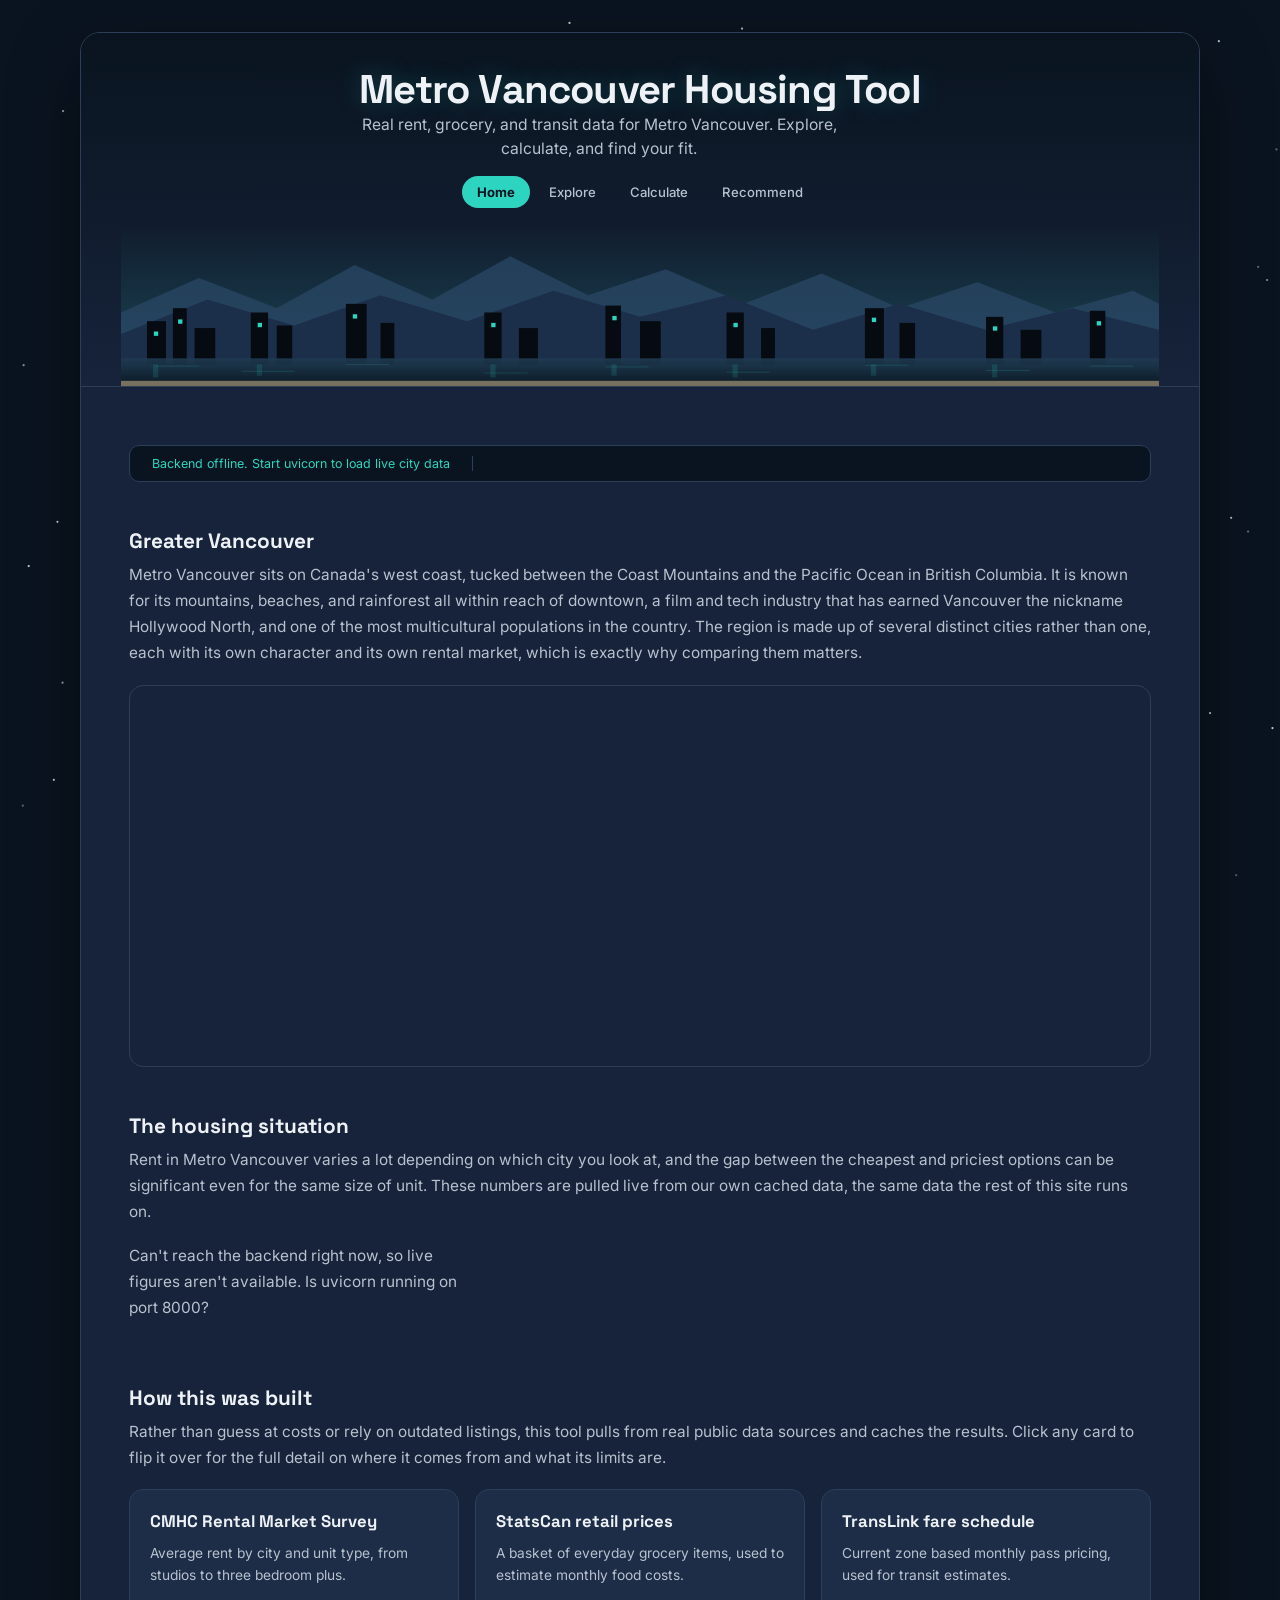
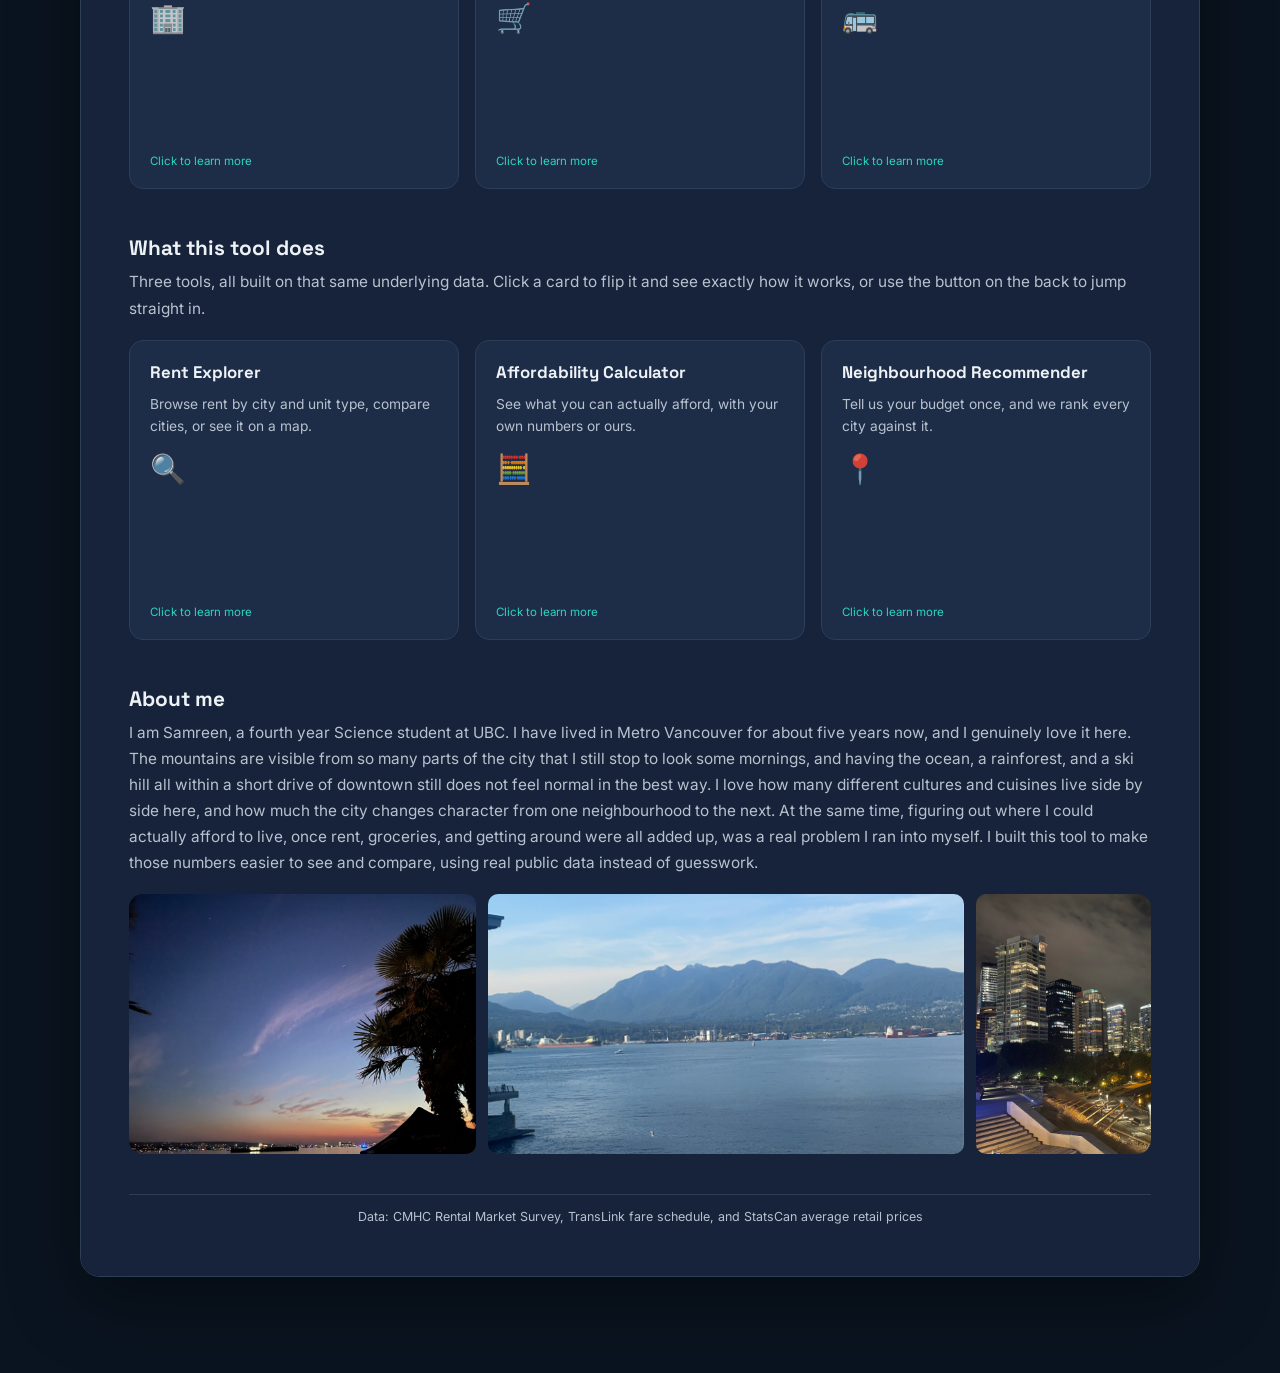
==== commit c944db8a: "everything added almost" ====
--- a/frontend/index.html
+++ b/frontend/index.html
@@ -1,71 +1,531 @@
 <!DOCTYPE html>
 <html lang="en">
 <head>
-<meta charset="UTF-8">
-<meta name="viewport" content="width=device-width, initial-scale=1.0">
-<title>Metro Vancouver Housing Tool</title>
-<link rel="preconnect" href="https://fonts.googleapis.com">
-<link href="https://fonts.googleapis.com/css2?family=Space+Mono:wght@400;700&family=IBM+Plex+Sans:wght@400;500;600&display=swap" rel="stylesheet">
-<link rel="stylesheet" href="shared/theme.css">
+    <meta charset="UTF-8">
+    <meta name="viewport" content="width=device-width, initial-scale=1.0">
+    <title>Metro Vancouver Housing Tool</title>
+    <link rel="preconnect" href="https://fonts.googleapis.com">
+    <link href="https://fonts.googleapis.com/css2?family=Space+Grotesk:wght@500;600;700&family=Inter:wght@400;500;600;700&display=swap" rel="stylesheet">
+    <link rel="stylesheet" href="shared/theme.css">
+    <style>
+        body { -webkit-font-smoothing: antialiased; -moz-osx-font-smoothing: grayscale; }
+
+        .section-title {
+            font-size: 1.3rem;
+            margin: 46px 0 8px;
+        }
+        .section-intro {
+            color: var(--ink-soft);
+            font-size: 0.96rem;
+            line-height: 1.7;
+            width: 100%;
+            margin: 0 0 18px;
+        }
+
+        .stat-grid {
+            display: grid;
+            grid-template-columns: repeat(3, 1fr);
+            gap: 14px;
+            margin-top: 16px;
+        }
+        .stat-card {
+            background: var(--surface-alt);
+            border: 1px solid var(--border);
+            border-radius: 10px;
+            padding: 16px;
+            text-align: center;
+        }
+        .stat-card .stat-value {
+            font-family: 'Space Grotesk', sans-serif;
+            font-size: 1.5rem;
+            font-weight: 700;
+            color: var(--teal);
+        }
+        .stat-card .stat-label {
+            font-size: 0.78rem;
+            color: var(--ink-soft);
+            margin-top: 4px;
+        }
+
+        /* ---------- Real embedded map, styled to match the dark theme ---------- */
+        .map-embed-wrap {
+            width: 100%;
+            margin-top: 14px;
+            border-radius: 14px;
+            border: 1px solid var(--border);
+            overflow: hidden;
+        }
+        .map-embed-wrap iframe {
+            width: 100%;
+            height: 380px;
+            border: 0;
+            display: block;
+            pointer-events: none;
+            filter: invert(1) hue-rotate(180deg) brightness(0.95) contrast(0.9) saturate(0.6);
+        }
+
+        /* ---------- Flip cards ---------- */
+        .flip-grid {
+            display: grid;
+            grid-template-columns: repeat(3, 1fr);
+            gap: 16px;
+        }
+        .flip-card {
+            perspective: 1200px;
+            height: 300px;
+        }
+        .flip-card-inner {
+            position: relative;
+            width: 100%;
+            height: 100%;
+            transition: transform 0.6s cubic-bezier(0.4, 0.2, 0.2, 1);
+            transform-style: preserve-3d;
+            cursor: pointer;
+        }
+        .flip-card.flipped .flip-card-inner {
+            transform: rotateY(180deg);
+        }
+        .flip-face {
+            position: absolute;
+            inset: 0;
+            backface-visibility: hidden;
+            border-radius: 14px;
+            border: 1px solid var(--border);
+            padding: 20px;
+            display: flex;
+            flex-direction: column;
+        }
+        .flip-front {
+            background: var(--surface-alt);
+            justify-content: space-between;
+        }
+        .flip-front h3 { font-size: 1.05rem; margin: 0 0 10px; }
+        .flip-front p { font-size: 0.86rem; color: var(--ink-soft); line-height: 1.6; margin: 0; }
+        .flip-icon {
+            font-size: 1.8rem;
+            margin-top: 14px;
+            opacity: 0.85;
+        }
+        .flip-hint {
+            font-size: 0.72rem;
+            color: var(--teal);
+            margin-top: 14px;
+        }
+        .flip-back {
+            background: var(--surface-raised);
+            transform: rotateY(180deg);
+            overflow-y: auto;
+        }
+        .flip-back p {
+            font-size: 0.83rem;
+            color: var(--ink-soft);
+            line-height: 1.6;
+            margin: 0 0 14px;
+        }
+        .flip-back .primary-btn {
+            text-align: center;
+            text-decoration: none;
+            margin-top: auto;
+        }
+
+        /* ---------- Photo reel (continuous, no box/arrows) ---------- */
+        .photo-reel {
+            overflow: hidden;
+            border-radius: 14px;
+            margin-top: 14px;
+        }
+        .photo-reel-track {
+            display: flex;
+            gap: 12px;
+            width: max-content;
+            animation: reelScroll linear infinite;
+        }
+        .photo-reel-track img {
+            height: 260px;
+            width: auto;
+            border-radius: 10px;
+            flex-shrink: 0;
+            display: block;
+        }
+        .photo-reel-track:hover {
+            animation-play-state: paused;
+        }
+        @keyframes reelScroll {
+            from { transform: translateX(0); }
+            to   { transform: translateX(-50%); }
+        }
+        @media (prefers-reduced-motion: reduce) {
+            .photo-reel-track { animation: none; }
+        }
+
+        @media (max-width: 760px) {
+            .stat-grid, .flip-grid { grid-template-columns: 1fr; }
+        }
+    </style>
 </head>
 <body>
 
 <canvas id="bg-canvas"></canvas>
-<nav class="site-nav" id="site-nav"></nav>
-
-<div class="tear-strip"></div>
-<div class="sheet">
-  <div class="fastener"></div>
-  <header class="report-head">
-    <h1>Metro Vancouver Housing Tool</h1>
-    <span class="report-no">No. 0001</span>
-  </header>
-
-  <p style="line-height: 1.6;">
-    Real rent, grocery, and transit data for Metro Vancouver, in one place.
-    Sourced from CMHC's Rental Market Survey, TransLink's fare schedule,
-    and StatsCan's retail price data.
-  </p>
-
-  <div class="ticker">
-    <div class="ticker-track" id="ticker-track">
-      <span>Loading city data…</span>
+
+<div class="page-card">
+    <header class="masthead">
+        <div class="masthead-top">
+            <div>
+                <h1>Metro Vancouver Housing Tool</h1>
+                <p class="tagline">Real rent, grocery, and transit data for Metro Vancouver. Explore, calculate, and find your fit.</p>
+            </div>
+            <nav class="site-nav" id="site-nav"></nav>
+        </div>
+        <svg class="skyline" viewBox="0 0 1200 185" preserveAspectRatio="none" xmlns="http://www.w3.org/2000/svg">
+            <defs>
+                <linearGradient id="horizonGlow" x1="0" y1="0" x2="0" y2="1">
+                    <stop offset="0%" stop-color="#2dd4bf" stop-opacity="0"/>
+                    <stop offset="100%" stop-color="#2dd4bf" stop-opacity="0.22"/>
+                </linearGradient>
+                <linearGradient id="waterGrad" x1="0" y1="0" x2="0" y2="1">
+                    <stop offset="0%" stop-color="#1f3b52" stop-opacity="0.9"/>
+                    <stop offset="100%" stop-color="#0a1420" stop-opacity="0.95"/>
+                </linearGradient>
+            </defs>
+            <rect x="0" y="0" width="1200" height="185" fill="url(#horizonGlow)"/>
+            <polygon points="0,160 0,100 90,60 180,95 270,45 360,85 450,35 540,80 630,50 720,90 810,55 900,95 990,65 1080,100 1170,75 1200,90 1200,160" fill="#2a4766" opacity="0.75"/>
+            <polygon points="0,160 0,125 100,85 200,115 300,80 400,110 500,75 600,105 700,80 800,120 900,90 1000,120 1100,95 1200,120 1200,160" fill="#1c2f4a"/>
+            <g fill="#060b12">
+                <rect x="30" y="110" width="22" height="50"/>
+                <rect x="60" y="95" width="16" height="65"/>
+                <rect x="85" y="118" width="24" height="42"/>
+                <rect x="150" y="100" width="20" height="60"/>
+                <rect x="180" y="115" width="18" height="45"/>
+                <rect x="260" y="90" width="24" height="70"/>
+                <rect x="300" y="112" width="16" height="48"/>
+                <rect x="420" y="100" width="20" height="60"/>
+                <rect x="460" y="118" width="22" height="42"/>
+                <rect x="560" y="92" width="18" height="68"/>
+                <rect x="600" y="110" width="24" height="50"/>
+                <rect x="700" y="100" width="20" height="60"/>
+                <rect x="740" y="118" width="16" height="42"/>
+                <rect x="860" y="95" width="22" height="65"/>
+                <rect x="900" y="112" width="18" height="48"/>
+                <rect x="1000" y="105" width="20" height="55"/>
+                <rect x="1040" y="120" width="24" height="40"/>
+                <rect x="1120" y="98" width="18" height="62"/>
+            </g>
+            <g fill="#2dd4bf">
+                <rect class="twinkle d1" x="38" y="122" width="5" height="5"/>
+                <rect class="twinkle d2" x="66" y="108" width="5" height="5"/>
+                <rect class="twinkle d3" x="158" y="112" width="5" height="5"/>
+                <rect class="twinkle d4" x="268" y="102" width="5" height="5"/>
+                <rect class="twinkle d5" x="428" y="112" width="5" height="5"/>
+                <rect class="twinkle d6" x="568" y="104" width="5" height="5"/>
+                <rect class="twinkle d7" x="708" y="112" width="5" height="5"/>
+                <rect class="twinkle d8" x="868" y="106" width="5" height="5"/>
+                <rect class="twinkle d2" x="1008" y="116" width="5" height="5"/>
+                <rect class="twinkle d5" x="1128" y="110" width="5" height="5"/>
+            </g>
+            <rect x="0" y="153" width="1200" height="32" fill="url(#waterGrad)"/>
+            <g stroke="#2dd4bf" stroke-opacity="0.18" stroke-width="1">
+                <line x1="40" y1="162" x2="90" y2="162"/>
+                <line x1="140" y1="168" x2="200" y2="168"/>
+                <line x1="260" y1="160" x2="310" y2="160"/>
+                <line x1="420" y1="170" x2="470" y2="170"/>
+                <line x1="560" y1="163" x2="610" y2="163"/>
+                <line x1="700" y1="169" x2="750" y2="169"/>
+                <line x1="860" y1="161" x2="910" y2="161"/>
+                <line x1="1000" y1="167" x2="1050" y2="167"/>
+                <line x1="1120" y1="162" x2="1170" y2="162"/>
+            </g>
+            <g fill="#2dd4bf" opacity="0.14">
+                <rect x="37" y="160" width="6" height="15"/>
+                <rect x="157" y="160" width="6" height="13"/>
+                <rect x="427" y="160" width="6" height="15"/>
+                <rect x="567" y="160" width="6" height="13"/>
+                <rect x="707" y="160" width="6" height="15"/>
+                <rect x="867" y="160" width="6" height="13"/>
+                <rect x="1007" y="160" width="6" height="15"/>
+            </g>
+            <rect x="0" y="179" width="1200" height="6" fill="#8a8169" opacity="0.85"/>
+        </svg>
+    </header>
+
+    <div class="sheet">
+
+        <div class="ticker">
+            <div class="ticker-track" id="ticker-track">
+                <span>Loading city data...</span>
+            </div>
+        </div>
+
+        <h2 class="section-title">Greater Vancouver</h2>
+        <p class="section-intro">
+            Metro Vancouver sits on Canada's west coast, tucked between the Coast
+            Mountains and the Pacific Ocean in British Columbia. It is known for
+            its mountains, beaches, and rainforest all within reach of downtown,
+            a film and tech industry that has earned Vancouver the nickname
+            Hollywood North, and one of the most multicultural populations in the
+            country. The region is made up of several distinct cities rather
+            than one, each with its own character and its own rental market,
+            which is exactly why comparing them matters.
+        </p>
+
+        <div class="map-embed-wrap">
+            <iframe
+                    src="https://www.google.com/maps?q=Metro+Vancouver,+BC,+Canada&output=embed"
+                    loading="lazy"
+                    referrerpolicy="no-referrer-when-downgrade"
+                    allowfullscreen>
+            </iframe>
+        </div>
+
+        <h2 class="section-title">The housing situation</h2>
+        <p class="section-intro">
+            Rent in Metro Vancouver varies a lot depending on which city you
+            look at, and the gap between the cheapest and priciest options can
+            be significant even for the same size of unit. These numbers are
+            pulled live from our own cached data, the same data the rest of
+            this site runs on.
+        </p>
+        <div class="stat-grid" id="stat-grid">
+            <div class="stat-card">
+                <div class="stat-value" id="stat-cheapest-value">...</div>
+                <div class="stat-label" id="stat-cheapest-label">Loading...</div>
+            </div>
+            <div class="stat-card">
+                <div class="stat-value" id="stat-priciest-value">...</div>
+                <div class="stat-label" id="stat-priciest-label">Loading...</div>
+            </div>
+            <div class="stat-card">
+                <div class="stat-value" id="stat-count-value">...</div>
+                <div class="stat-label">Cities tracked, one bedroom average</div>
+            </div>
+        </div>
+
+        <h2 class="section-title">How this was built</h2>
+        <p class="section-intro">
+            Rather than guess at costs or rely on outdated listings, this tool
+            pulls from real public data sources and caches the results. Click
+            any card to flip it over for the full detail on where it comes from
+            and what its limits are.
+        </p>
+        <div class="flip-grid" id="sources-grid"></div>
+
+        <h2 class="section-title">What this tool does</h2>
+        <p class="section-intro">
+            Three tools, all built on that same underlying data. Click a card to
+            flip it and see exactly how it works, or use the button on the back
+            to jump straight in.
+        </p>
+        <div class="flip-grid" id="features-grid"></div>
+
+        <h2 class="section-title">About me</h2>
+        <p class="section-intro">
+            I am Samreen, a fourth year Science student at UBC. I have lived in
+            Metro Vancouver for about five years now, and I genuinely love it
+            here. The mountains are visible from so many parts of the city that
+            I still stop to look some mornings, and having the ocean, a rainforest,
+            and a ski hill all within a short drive of downtown still does not
+            feel normal in the best way. I love how many different cultures and
+            cuisines live side by side here, and how much the city changes
+            character from one neighbourhood to the next. At the same time,
+            figuring out where I could actually afford to live, once rent,
+            groceries, and getting around were all added up, was a real problem
+            I ran into myself. I built this tool to make those numbers easier to
+            see and compare, using real public data instead of guesswork.
+        </p>
+
+        <div class="photo-reel" id="photo-reel">
+            <div class="photo-reel-track" id="photo-reel-track"></div>
+        </div>
+
+        <footer class="report-foot">
+            Data: CMHC Rental Market Survey, TransLink fare schedule, and StatsCan average retail prices
+        </footer>
     </div>
-  </div>
-
-  <div class="field-block" style="margin-top: 32px;">
-    <div class="field">
-      <label>Browse rent by city</label>
-      <a href="explorer.html" class="primary-btn" style="text-align:center; text-decoration:none; display:block;">Open Rent Explorer</a>
-    </div>
-    <div class="field">
-      <label>Check what you can afford</label>
-      <a href="calculator.html" class="primary-btn" style="text-align:center; text-decoration:none; display:block;">Open Calculator</a>
-    </div>
-  </div>
-
-  <footer class="report-foot">
-    Data: CMHC Rental Market Survey · TransLink fare schedule · StatsCan average retail prices
-  </footer>
 </div>
 
 <script src="shared/background.js"></script>
 <script src="shared/api.js"></script>
+<script src="shared/state.js"></script>
 <script src="shared/nav.js"></script>
 <script>
-  async function loadTicker() {
-    const track = document.getElementById("ticker-track");
-    try {
-      const regions = await fetchRegions();
-      const names = regions.map(r => `<span>◆ ${r.name.toUpperCase()}</span>`);
-      // duplicate the list so the scroll loop is seamless
-      track.innerHTML = names.join("") + names.join("");
-    } catch (err) {
-      track.innerHTML = "<span>Backend offline — start uvicorn to load live city data</span>";
+    async function loadTicker() {
+        const track = document.getElementById("ticker-track");
+        try {
+            const regions = await fetchRegions();
+            const names = regions.map(r => `<span>&#9670; ${r.name.toUpperCase()}</span>`);
+            track.innerHTML = names.join("") + names.join("");
+        } catch (err) {
+            track.innerHTML = "<span>Backend offline. Start uvicorn to load live city data</span>";
+        }
     }
-  }
-  loadTicker();
+
+    async function loadHousingStats() {
+        try {
+            const res = await fetch(`${API_BASE}/rent-data/`);
+            const allRegions = await res.json();
+            const rows = allRegions
+                .map(r => {
+                    const match = r.rents.find(x => x.bedroom_type === "1 Bedroom");
+                    return match ? { region_name: r.region_name, avg_rent: match.avg_rent } : null;
+                })
+                .filter(Boolean)
+                .sort((a, b) => a.avg_rent - b.avg_rent);
+
+            if (!rows.length) return;
+
+            const cheapest = rows[0];
+            const priciest = rows[rows.length - 1];
+
+            document.getElementById("stat-cheapest-value").textContent = money(cheapest.avg_rent);
+            document.getElementById("stat-cheapest-label").textContent = `Cheapest: ${cheapest.region_name}`;
+            document.getElementById("stat-priciest-value").textContent = money(priciest.avg_rent);
+            document.getElementById("stat-priciest-label").textContent = `Priciest: ${priciest.region_name}`;
+            document.getElementById("stat-count-value").textContent = rows.length;
+        } catch (err) {
+            document.getElementById("stat-grid").innerHTML =
+                `<p class="section-intro">Can't reach the backend right now, so live figures aren't available. Is uvicorn running on port 8000?</p>`;
+        }
+    }
+
+    const SOURCES = [
+        {
+            title: "CMHC Rental Market Survey",
+            icon: "&#127970;",
+            summary: "Average rent by city and unit type, from studios to three bedroom plus.",
+            detail: `We use CMHC's Rental Market Survey, specifically the Average Rent by
+        Bedroom Type by Zone report for Metro Vancouver. CMHC surveys landlords
+        twice a year, so this updates roughly every six months rather than in
+        real time. A couple of cities in this export do not map perfectly onto
+        city boundaries. Burnaby is split into two zones in the raw data, and
+        Coquitlam is approximated using the combined Tri Cities figure, so
+        those two numbers are close estimates rather than exact city totals.`,
+        },
+        {
+            title: "StatsCan retail prices",
+            icon: "&#128722;",
+            summary: "A basket of everyday grocery items, used to estimate monthly food costs.",
+            detail: `Grocery estimates come from Statistics Canada's monthly average
+        retail price data for British Columbia, covering a basket of common
+        items like milk, bread, eggs, meat, and produce. Since this does not
+        say how often someone buys each item, the basket is treated as
+        roughly two weeks of groceries for one person and doubled for a
+        monthly estimate. It is a reasonable starting point, not a precise
+        personal budget, which is why the Calculator lets you enter your
+        own number instead.`,
+        },
+        {
+            title: "TransLink fare schedule",
+            icon: "&#128652;",
+            summary: "Current zone based monthly pass pricing, used for transit estimates.",
+            detail: `Transit costs come from TransLink's published monthly pass
+        pricing by zone. Unlike CMHC and StatsCan, TransLink does not offer a
+        public data API for fares, so these numbers are entered by hand from
+        TransLink's own fare page and updated whenever fares change, most
+        recently in July 2026.`,
+        },
+    ];
+
+    const FEATURES = [
+        {
+            title: "Rent Explorer",
+            icon: "&#128269;",
+            summary: "Browse rent by city and unit type, compare cities, or see it on a map.",
+            detail: `Pick one city to see every unit type's rent at a glance,
+        compare a single unit type across every city on a chart or a map, or
+        compare every unit type and every city at once. Charts support
+        zooming, panning, and hovering to highlight matching rows, and
+        clicking a bar or a city takes you straight into more detail.`,
+            href: "explorer.html",
+            button: "Open Rent Explorer",
+        },
+        {
+            title: "Affordability Calculator",
+            icon: "&#129518;",
+            summary: "See what you can actually afford, with your own numbers or ours.",
+            detail: `Enter your city, unit type, and income, then tell us how you
+        get around and what you spend on groceries if you already know, or
+        let us estimate it from real data. You will see a live preview as
+        you type, a full cost breakdown once you calculate, and a plain
+        language explanation of exactly how we arrived at your result.`,
+            href: "calculator.html",
+            button: "Open Calculator",
+        },
+        {
+            title: "Neighbourhood Recommender",
+            icon: "&#128205;",
+            summary: "Tell us your budget once, and we rank every city against it.",
+            detail: `Enter your budget and situation once, and it gets checked
+        against every city we track at the same time. Results are ranked by
+        how much room is left in your budget each month, and clicking any
+        city opens a full explanation of why it is or is not a fit, with a
+        direct link to check it further in the Calculator.`,
+            href: "recommender.html",
+            button: "Open Recommender",
+        },
+    ];
+
+    function buildFlipGrid(containerId, items, includeButton) {
+        const container = document.getElementById(containerId);
+        container.innerHTML = items.map((item) => `
+      <div class="flip-card">
+        <div class="flip-card-inner">
+          <div class="flip-face flip-front">
+            <div>
+              <h3>${item.title}</h3>
+              <p>${item.summary}</p>
+              <div class="flip-icon">${item.icon}</div>
+            </div>
+            <div class="flip-hint">Click to learn more</div>
+          </div>
+          <div class="flip-face flip-back">
+            <p>${item.detail}</p>
+            ${includeButton ? `<a href="${item.href}" class="primary-btn">${item.button}</a>` : ""}
+          </div>
+        </div>
+      </div>
+    `).join("");
+
+        container.querySelectorAll(".flip-card").forEach(card => {
+            card.addEventListener("click", (e) => {
+                // Don't flip back if the click was on the "open tool" button.
+                if (e.target.closest(".primary-btn")) return;
+                card.classList.toggle("flipped");
+            });
+        });
+    }
+
+    // ---------- Photo reel ----------
+    // Add your own Vancouver photos to frontend/images/ using these exact
+    // file names (or edit the array below to match whatever you name them),
+    // and they will appear here automatically. Until then, each slot shows
+    // a placeholder.
+    const PHOTOS = Array.from({ length: 31 }, (_, i) => {
+        const num = String(i + 1).padStart(2, "0");
+        return { src: `images/vancouver_${num}.jpg`, caption: "Vancouver" };
+    });
+
+    function buildPhotoReel() {
+        const track = document.getElementById("photo-reel-track");
+        const slideHtml = PHOTOS.map(p =>
+            `<img src="${p.src}" alt="${p.caption}" loading="lazy" onerror="this.remove()">`
+        ).join("");
+        // Duplicated so the loop point is seamless, same technique as the
+        // city ticker above.
+        track.innerHTML = slideHtml + slideHtml;
+        // Scale speed roughly with photo count so it stays a comfortable pace
+        // no matter how many photos end up in the folder.
+        track.style.animationDuration = (PHOTOS.length * 5) + "s";
+    }
+
+    function init() {
+        loadTicker();
+        buildFlipGrid("sources-grid", SOURCES, false);
+        buildFlipGrid("features-grid", FEATURES, true);
+        loadHousingStats();
+        buildPhotoReel();
+    }
+
+    init();
 </script>
 
 </body>
-</html>
+</html>
--- a/frontend/shared/theme.css
+++ b/frontend/shared/theme.css
@@ -1,26 +1,26 @@
-/* Shared "greenbar ledger" theme — used by every page in this site so the
-   look stays consistent as we add the Rent Explorer and Recommender. */
+/* ====== Modern dark "night sky over the city" theme — one unified dark surface, no light/dark split ====== */
 
 :root {
-  --paper: #fbfbf7;
-  --bar-green: #e3ecdc;
-  --bar-green-soft: #eef3e9;
-  --ink: #1c2a17;
-  --ink-soft: #4a5a43;
-  --rule: #a9bf9c;
-  --rule-faint: #d3e0ca;
-  --stamp-green: #2f6b34;
-  --stamp-red: #a3372b;
-  --hole: #cdd8c4;
-  --focus: #2f6b34;
+  --sky-deep: #0a1420;
+  --sky-mid: #16233a;
+  --surface: #16233a;
+  --surface-alt: #1d2d47;
+  --surface-raised: #223754;
+  --ink: #eef2f6;
+  --ink-soft: #b8c2cf;
+  --border: #2c3e58;
+  --teal: #2dd4bf;
+  --teal-soft: rgba(45, 212, 191, 0.14);
+  --danger: #f87171;
+  --danger-soft: rgba(248, 113, 113, 0.14);
 }
 
 * { box-sizing: border-box; }
 
 body {
   margin: 0;
-  background-color: #f1efe8;
-  font-family: 'IBM Plex Sans', sans-serif;
+  background-color: var(--sky-deep);
+  font-family: 'Inter', sans-serif;
   color: var(--ink);
   min-height: 100vh;
   display: flex;
@@ -39,97 +39,129 @@
   pointer-events: none;
 }
 
-/* ---------- Site navigation (ledger binder tabs) ---------- */
+h1, h2, h3 {
+  font-family: 'Space Grotesk', sans-serif;
+}
+
+/* ---------- Page card: masthead (skyline) + content panel ---------- */
+
+.page-card {
+  width: 100%;
+  max-width: 1120px;
+  margin-top: 32px;
+  border-radius: 20px;
+  overflow: hidden;
+  box-shadow: 0 24px 70px rgba(0, 0, 0, 0.45);
+  border: 1px solid var(--border);
+}
+
+.masthead {
+  position: relative;
+  background: linear-gradient(180deg, var(--sky-deep) 0%, var(--sky-mid) 100%);
+  padding: 34px 40px 0;
+  overflow: hidden;
+}
+
+.masthead-top {
+  display: flex;
+  flex-direction: column;
+  align-items: center;
+  text-align: center;
+  gap: 16px;
+  position: relative;
+  z-index: 2;
+  color: var(--ink);
+}
+
+.masthead h1 {
+  font-size: 2.5rem;
+  font-weight: 700;
+  margin: 0;
+  letter-spacing: -0.02em;
+  line-height: 1.15;
+  color: var(--ink);
+  text-shadow: 0 0 24px rgba(45, 212, 191, 0.25);
+}
+
+.masthead .tagline {
+  font-size: 0.98rem;
+  color: var(--ink-soft);
+  margin: 0;
+  max-width: 480px;
+  line-height: 1.5;
+}
+
+.skyline {
+  display: block;
+  width: 100%;
+  height: auto;
+  margin-top: 18px;
+  position: relative;
+  z-index: 1;
+}
+
+.skyline .twinkle {
+  animation: twinkle 3.6s ease-in-out infinite;
+}
+.skyline .d1 { animation-delay: 0s; }
+.skyline .d2 { animation-delay: 0.5s; }
+.skyline .d3 { animation-delay: 1s; }
+.skyline .d4 { animation-delay: 1.5s; }
+.skyline .d5 { animation-delay: 2s; }
+.skyline .d6 { animation-delay: 2.5s; }
+.skyline .d7 { animation-delay: 1.2s; }
+.skyline .d8 { animation-delay: 0.3s; }
+
+@keyframes twinkle {
+  0%, 100% { opacity: 0.2; }
+  50% { opacity: 1; }
+}
+
+@media (prefers-reduced-motion: reduce) {
+  .skyline .twinkle { animation: none; opacity: 0.6; }
+}
+
+/* ---------- Nav (sits inside the masthead) ---------- */
 
 .site-nav {
-  width: 100%;
-  max-width: 760px;
-  display: flex;
-  margin-top: 32px;
+  display: flex;
+  gap: 4px;
+  flex-wrap: wrap;
 }
 
 .site-nav a {
-  font-family: 'Space Mono', monospace;
-  font-size: 0.85rem;
+  font-family: 'Inter', sans-serif;
+  font-size: 0.82rem;
+  font-weight: 500;
   text-decoration: none;
   color: var(--ink-soft);
-  background: #dde3d4;
-  padding: 10px 20px 8px;
-  border: 1px solid var(--rule);
-  border-bottom: none;
-  border-radius: 6px 6px 0 0;
-  margin-right: 4px;
-  position: relative;
-  top: 1px;
-  box-shadow: 0 -1px 2px rgba(28, 42, 23, 0.06);
-  transition: transform 0.15s ease, background 0.15s ease;
-}
-
-.site-nav a:nth-child(2) { background: #d6e0c9; }
-.site-nav a:nth-child(3) { background: #cfdac0; }
-.site-nav a:nth-child(4) { background: #c8d4b8; }
+  padding: 8px 15px;
+  border-radius: 999px;
+  transition: background 0.15s ease, color 0.15s ease;
+}
 
 .site-nav a:hover {
-  transform: translateY(-2px);
+  background: rgba(255, 255, 255, 0.08);
+  color: var(--ink);
 }
 
 .site-nav a.active {
-  color: var(--ink);
-  background: var(--paper);
-  border-bottom: 1px solid var(--paper);
+  background: var(--teal);
+  color: #0a1420;
   font-weight: 700;
-  transform: none;
-}
-
-/* ---------- Report sheet shell ---------- */
+}
+
+/* ---------- Content panel (same dark surface family — no white split) ---------- */
 
 .sheet {
   position: relative;
   width: 100%;
-  max-width: 760px;
-  background: var(--paper);
-  box-shadow: 0 2px 3px rgba(28, 42, 23, 0.08), 0 12px 28px rgba(28, 42, 23, 0.12);
-  padding: 40px 56px 56px;
-}
-
-.sheet::before, .sheet::after {
-  content: "";
-  position: absolute;
-  top: 0;
-  bottom: 0;
-  width: 28px;
-  background-image: radial-gradient(circle, var(--hole) 3.5px, transparent 3.6px);
-  background-size: 100% 22px;
-  background-position: center top;
-  opacity: 0.9;
-}
-.sheet::before { left: 0; border-right: 1px dashed var(--rule-faint); }
-.sheet::after { right: 0; border-left: 1px dashed var(--rule-faint); }
-
-header.report-head {
-  display: flex;
-  justify-content: space-between;
-  align-items: baseline;
-  border-bottom: 2px solid var(--ink);
-  padding-bottom: 14px;
-  margin-bottom: 28px;
-}
-
-header.report-head h1 {
-  font-family: 'Space Mono', monospace;
-  font-size: 1.15rem;
-  font-weight: 700;
-  letter-spacing: 0.02em;
-  margin: 0;
-}
-
-header.report-head .report-no {
-  font-family: 'Space Mono', monospace;
-  font-size: 0.8rem;
-  color: var(--ink-soft);
-}
-
-/* ---------- Form fields (shared across Calculator/Explorer/Recommender) ---------- */
+  background: var(--surface);
+  padding: 40px 48px 52px;
+  border-top: 1px solid var(--border);
+}
+
+/* ---------- Form fields ---------- */
 
 .field-block {
   display: grid;
@@ -139,290 +171,391 @@
 }
 
 .field { display: flex; flex-direction: column; gap: 6px; }
-.field label { font-size: 0.78rem; color: var(--ink-soft); }
+.field label { font-size: 0.82rem; color: var(--ink-soft); font-weight: 500; }
+
+.field-hint {
+  font-size: 0.74rem;
+  color: var(--ink-soft);
+  opacity: 0.8;
+  margin-top: -2px;
+}
+
+.required-mark {
+  color: var(--teal);
+  margin-left: 2px;
+}
 
 .field select, .field input {
-  font-family: 'Space Mono', monospace;
+  font-family: 'Inter', sans-serif;
   font-size: 0.95rem;
-  padding: 8px 4px;
-  border: none;
-  border-bottom: 1.5px solid var(--rule);
-  background: transparent;
+  padding: 11px 13px;
+  border: 1.5px solid var(--border);
+  border-radius: 10px;
+  background: var(--surface-alt);
   color: var(--ink);
 }
 
 .field select:focus, .field input:focus {
   outline: none;
-  border-bottom: 1.5px solid var(--focus);
+  border-color: var(--teal);
+  background: var(--surface-raised);
 }
 
 .primary-btn {
   display: block;
   width: 100%;
-  font-family: 'IBM Plex Sans', sans-serif;
+  font-family: 'Inter', sans-serif;
+  font-weight: 600;
+  font-size: 0.95rem;
+  padding: 14px;
+  background: var(--teal);
+  color: #0a1420;
+  border: none;
+  border-radius: 10px;
+  cursor: pointer;
+  letter-spacing: 0.01em;
+  margin-bottom: 4px;
+  transition: background 0.15s ease, transform 0.1s ease;
+}
+.primary-btn:hover { background: #3fe3cd; }
+.primary-btn:active { transform: translateY(1px); }
+
+.status-line {
+  font-size: 0.85rem;
+  color: var(--danger);
+  min-height: 1.2em;
+  margin: 10px 0 0;
+}
+
+/* ---------- Data rows (results) ---------- */
+
+.ledger { margin-top: 34px; }
+.ledger.hidden { display: none; }
+
+.ledger-row {
+  display: flex;
+  justify-content: space-between;
+  align-items: baseline;
+  padding: 13px 14px;
+  font-size: 0.95rem;
+  border-radius: 10px;
+}
+.ledger-row:nth-child(odd) { background: var(--surface-alt); }
+.ledger-row:nth-child(even) { background: transparent; }
+
+.ledger-row .amount {
+  font-family: 'Space Grotesk', sans-serif;
+  font-weight: 600;
+}
+
+.ledger-row.total {
+  margin-top: 6px;
+  font-weight: 700;
+  background: var(--teal-soft);
+}
+
+.ledger-row.surplus .amount { color: var(--teal); }
+.ledger-row.surplus.negative .amount { color: var(--danger); }
+
+.notes {
+  font-size: 0.84rem;
+  color: var(--ink-soft);
+  margin-top: 14px;
+  padding: 12px 14px;
+  border-radius: 10px;
+  background: var(--surface-alt);
+  border-left: 3px solid var(--teal);
+}
+
+/* ---------- Verdict badge ---------- */
+
+.verdict-area {
+  margin-top: 32px;
+  display: flex;
+  justify-content: center;
+  min-height: 70px;
+}
+
+.verdict-card {
+  margin-top: 26px;
+  display: flex;
+  align-items: center;
+  gap: 18px;
+  padding: 20px 24px;
+  border-radius: 16px;
+  transform: scale(0.85);
+  opacity: 0;
+}
+
+.verdict-card.affordable {
+  background: linear-gradient(135deg, rgba(45, 212, 191, 0.16), rgba(45, 212, 191, 0.06));
+  border: 1px solid rgba(45, 212, 191, 0.35);
+}
+.verdict-card.over {
+  background: linear-gradient(135deg, rgba(248, 113, 113, 0.16), rgba(248, 113, 113, 0.06));
+  border: 1px solid rgba(248, 113, 113, 0.35);
+}
+
+.verdict-icon {
+  flex-shrink: 0;
+  width: 48px;
+  height: 48px;
+  border-radius: 50%;
+  display: flex;
+  align-items: center;
+  justify-content: center;
+  font-size: 1.4rem;
+}
+.verdict-card.affordable .verdict-icon { background: var(--teal); color: #0a1420; }
+.verdict-card.over .verdict-icon { background: var(--danger); color: #0a1420; }
+
+.verdict-title {
+  font-family: 'Space Grotesk', sans-serif;
+  font-weight: 700;
+  font-size: 1.25rem;
+}
+.verdict-card.affordable .verdict-title { color: var(--teal); }
+.verdict-card.over .verdict-title { color: var(--danger); }
+
+.verdict-detail {
+  font-size: 0.88rem;
+  color: var(--ink-soft);
+  margin-top: 2px;
+}
+
+.math-explainer {
+  margin-top: 18px;
+  padding: 16px 18px;
+  border-radius: 12px;
+  background: var(--surface-alt);
+  border: 1px solid var(--border);
+  font-size: 0.85rem;
+  color: var(--ink-soft);
+  line-height: 1.7;
+}
+.math-explainer strong { color: var(--ink); font-weight: 600; }
+
+@keyframes verdictIn {
+  0%   { transform: scale(0.85); opacity: 0; }
+  70%  { transform: scale(1.03); opacity: 1; }
+  100% { transform: scale(1); opacity: 1; }
+}
+.verdict-card.animate { animation: verdictIn 0.4s ease-out forwards; }
+
+@media (prefers-reduced-motion: reduce) {
+  .verdict-card.animate { animation: none; transform: scale(1); opacity: 1; }
+}
+
+/* ---------- Live tape ---------- */
+
+.live-tape {
+  margin-top: 26px;
+  background: var(--surface-alt);
+  border: 1px solid var(--border);
+  border-radius: 10px;
+  overflow: hidden;
+}
+
+.tape-head {
+  font-family: 'Inter', sans-serif;
+  font-size: 0.72rem;
+  font-weight: 600;
+  letter-spacing: 0.04em;
+  color: var(--ink-soft);
+  background: var(--surface-raised);
+  padding: 7px 14px;
+}
+
+.tape-lines {
+  max-height: 130px;
+  overflow-y: auto;
+  padding: 6px 14px;
+}
+
+.tape-lines div {
+  font-family: 'Inter', sans-serif;
+  font-size: 0.82rem;
+  padding: 4px 0;
+  color: var(--ink);
+}
+
+.tape-lines .tape-total {
+  font-weight: 700;
+  color: var(--teal);
+  border-top: 1px solid var(--border);
+  margin-top: 4px;
+  padding-top: 6px;
+}
+
+/* ---------- Ticker tape (homepage) ---------- */
+
+.ticker {
+  width: 100%;
+  overflow: hidden;
+  background: var(--sky-deep);
+  border-radius: 10px;
+  margin-top: 18px;
+  padding: 10px 0;
+  border: 1px solid var(--border);
+}
+
+.ticker-track {
+  display: flex;
+  width: max-content;
+  animation: tickerScroll 22s linear infinite;
+}
+
+.ticker-track span {
+  font-family: 'Inter', sans-serif;
+  font-size: 0.78rem;
+  color: var(--teal);
+  white-space: nowrap;
+  padding: 0 22px;
+  border-right: 1px solid var(--border);
+}
+
+@keyframes tickerScroll {
+  from { transform: translateX(0); }
+  to   { transform: translateX(-50%); }
+}
+
+@media (prefers-reduced-motion: reduce) {
+  .ticker-track { animation: none; }
+}
+
+.secondary-btn {
+  display: block;
+  width: 100%;
+  font-family: 'Inter', sans-serif;
   font-weight: 600;
   font-size: 0.95rem;
   padding: 13px;
-  background: var(--ink);
-  color: var(--paper);
-  border: none;
+  background: transparent;
+  color: var(--ink-soft);
+  border: 1.5px solid var(--border);
+  border-radius: 10px;
   cursor: pointer;
-  letter-spacing: 0.01em;
-  margin-bottom: 4px;
-}
-.primary-btn:hover { background: #14200f; }
-.primary-btn:active { transform: translateY(1px); }
-
-.status-line {
+  margin-top: 10px;
+  transition: border-color 0.15s ease, color 0.15s ease;
+}
+.secondary-btn:hover { border-color: var(--teal); color: var(--teal); }
+
+.preview-strip {
+  display: grid;
+  grid-template-columns: repeat(3, 1fr);
+  gap: 10px;
+  margin-top: 10px;
+  margin-bottom: 24px;
+}
+
+.preview-chip {
+  background: var(--surface-alt);
+  border: 1px solid var(--border);
+  border-radius: 10px;
+  padding: 10px 12px;
+}
+
+.preview-chip .chip-label {
+  font-size: 0.72rem;
+  color: var(--ink-soft);
+}
+
+.preview-chip .chip-value {
+  font-family: 'Space Grotesk', sans-serif;
+  font-weight: 600;
+  font-size: 1.05rem;
+  margin-top: 2px;
+}
+
+.preview-hint {
+  font-size: 0.8rem;
+  color: var(--ink-soft);
+  margin: 6px 0 20px;
+}
+
+.estimate-tag {
+  font-size: 0.72rem;
+  color: var(--ink-soft);
+  font-weight: 400;
+  margin-left: 6px;
+}
+
+@media (max-width: 560px) {
+  .preview-strip { grid-template-columns: 1fr; }
+}
+
+.match-row {
+  border-radius: 10px;
+  margin-bottom: 6px;
+  overflow: hidden;
+  background: var(--surface-alt);
+}
+
+.match-summary {
+  display: flex;
+  justify-content: space-between;
+  align-items: center;
+  padding: 14px 16px;
+  cursor: pointer;
+}
+.match-summary:hover { background: var(--surface-raised); }
+
+.match-summary .match-right {
+  display: flex;
+  align-items: center;
+  gap: 10px;
+}
+
+.match-chevron {
+  color: var(--ink-soft);
+  font-size: 0.8rem;
+  transition: transform 0.2s ease;
+  display: inline-block;
+}
+.match-row.open .match-chevron {
+  transform: rotate(180deg);
+  color: var(--teal);
+}
+
+.results-hint {
   font-size: 0.82rem;
-  color: var(--stamp-red);
-  min-height: 1.2em;
-  margin: 10px 0 0;
-}
-
-/* ---------- Ledger row list (used by Calculator + Explorer) ---------- */
-
-.ledger { margin-top: 34px; }
-.ledger.hidden { display: none; }
-
-.ledger-row {
-  display: flex;
-  justify-content: space-between;
-  align-items: baseline;
-  padding: 11px 10px;
-  font-size: 0.95rem;
-}
-.ledger-row:nth-child(odd) { background: var(--bar-green-soft); }
-.ledger-row:nth-child(even) { background: transparent; }
-
-.ledger-row .amount {
-  font-family: 'Space Mono', monospace;
-  font-variant-numeric: tabular-nums;
-}
-
-.ledger-row.total {
-  border-top: 1.5px solid var(--ink);
-  margin-top: 6px;
-  font-weight: 600;
-  background: var(--bar-green);
-}
-
-.ledger-row.surplus .amount { color: var(--stamp-green); }
-.ledger-row.surplus.negative .amount { color: var(--stamp-red); }
-
-.notes {
-  font-size: 0.82rem;
-  color: var(--ink-soft);
-  margin-top: 14px;
-  padding: 10px 12px;
-  border-left: 3px solid var(--rule);
-  background: var(--bar-green-soft);
-}
-
-/* ---------- Stamp verdict ---------- */
-
-.verdict-area {
-  margin-top: 32px;
-  display: flex;
-  justify-content: center;
-  min-height: 90px;
-}
-
-.stamp {
-  font-family: 'Space Mono', monospace;
-  font-weight: 700;
-  font-size: 1.4rem;
-  letter-spacing: 0.08em;
-  padding: 14px 28px;
-  border: 4px solid currentColor;
-  border-radius: 6px;
-  transform: rotate(-6deg) scale(0);
-  opacity: 0;
-  text-transform: uppercase;
-}
-
-.stamp.affordable { color: var(--stamp-green); }
-.stamp.over { color: var(--stamp-red); }
-
-@keyframes stampDown {
-  0%   { transform: rotate(-6deg) scale(2.2); opacity: 0; }
-  60%  { transform: rotate(-6deg) scale(0.9); opacity: 1; }
-  80%  { transform: rotate(-6deg) scale(1.05); }
-  100% { transform: rotate(-6deg) scale(1); opacity: 1; }
-}
-.stamp.animate { animation: stampDown 0.5s ease-out forwards; }
-
-@media (prefers-reduced-motion: reduce) {
-  .stamp.animate { animation: none; transform: rotate(-6deg) scale(1); opacity: 1; }
-}
+  color: var(--ink-soft);
+  margin: 4px 0 12px;
+}
+
+.match-detail {
+  padding: 4px 16px 18px;
+  border-top: 1px solid var(--border);
+}
+
+.match-explain {
+  font-size: 0.84rem;
+  color: var(--ink-soft);
+  line-height: 1.6;
+  margin: 10px 0;
+}
+.match-explain strong { color: var(--ink); }
+
+.hidden { display: none !important; }
 
 footer.report-foot {
   margin-top: 40px;
   padding-top: 14px;
-  border-top: 1px dashed var(--rule-faint);
-  font-size: 0.72rem;
+  border-top: 1px solid var(--border);
+  font-size: 0.78rem;
   color: var(--ink-soft);
   text-align: center;
 }
-
-/* ---------- Torn tear-off strip, sits directly above the sheet ---------- */
-
-.tear-strip {
-  width: 100%;
-  max-width: 760px;
-  height: 14px;
-  margin-top: 28px;
-  background:
-    linear-gradient(-45deg, transparent 8px, var(--paper) 0) 0 0/16px 16px repeat-x,
-    linear-gradient(45deg, var(--paper) 8px, transparent 0) 0 0/16px 16px repeat-x;
-}
-
-/* ---------- Brass paper fastener, decorative ---------- */
-
-.fastener {
-  position: absolute;
-  top: 16px;
-  left: 22px;
-  width: 15px;
-  height: 15px;
-  border-radius: 50%;
-  background: radial-gradient(circle at 35% 30%, #e0bd6c, #8a6a24 72%, #5e4816);
-  box-shadow: 0 1px 2px rgba(0, 0, 0, 0.4), inset 0 0 2px rgba(255, 255, 255, 0.6);
-}
-
-/* ---------- Sheet "prints in" from the top on page load ---------- */
-
-@keyframes printIn {
-  0%   { transform: translateY(-30px); opacity: 0; }
-  100% { transform: translateY(0); opacity: 1; }
-}
-
-.sheet {
-  animation: printIn 0.55s cubic-bezier(0.2, 0.7, 0.3, 1) both;
-}
-
-@media (prefers-reduced-motion: reduce) {
-  .sheet { animation: none; }
-}
-
-/* ---------- Ticker tape (adding-machine-style scrolling strip) ---------- */
-
-.ticker {
-  width: 100%;
-  max-width: 760px;
-  overflow: hidden;
-  background: var(--ink);
-  border-radius: 4px;
-  margin-top: 18px;
-  padding: 9px 0;
-}
-
-.ticker-track {
-  display: flex;
-  width: max-content;
-  animation: tickerScroll 22s linear infinite;
-}
-
-.ticker-track span {
-  font-family: 'Space Mono', monospace;
-  font-size: 0.78rem;
-  color: var(--bar-green);
-  white-space: nowrap;
-  padding: 0 22px;
-  border-right: 1px solid rgba(227, 236, 220, 0.3);
-}
-
-@keyframes tickerScroll {
-  from { transform: translateX(0); }
-  to   { transform: translateX(-50%); }
-}
-
-@media (prefers-reduced-motion: reduce) {
-  .ticker-track { animation: none; }
-}
-
-/* ---------- Page-turn transition between pages ----------
-   Uses the browser's native cross-document view transition API.
-   This is a progressive enhancement: fully supported in current
-   Chrome/Edge, and simply ignored (normal instant navigation) in
-   browsers that don't support it yet — nothing breaks either way. */
-
-@view-transition {
-  navigation: auto;
-}
-
-::view-transition-old(root) {
-  animation: pageTearOut 0.35s ease-in both;
-}
-
-::view-transition-new(root) {
-  animation: printIn 0.5s cubic-bezier(0.2, 0.7, 0.3, 1) both;
-}
-
-@keyframes pageTearOut {
-  to { transform: translateY(24px) rotate(0.6deg); opacity: 0; }
-}
-
-/* ---------- Live entry tape (real-time interaction on the calculator) ---------- */
-
-.live-tape {
-  margin-top: 26px;
-  background: #f3f1e9;
-  border: 1px solid var(--rule-faint);
-  border-radius: 4px;
-  overflow: hidden;
-}
-
-.tape-head {
-  font-family: 'Space Mono', monospace;
-  font-size: 0.72rem;
-  letter-spacing: 0.08em;
-  color: var(--ink-soft);
-  background: var(--bar-green);
-  padding: 6px 12px;
-  border-bottom: 1px dashed var(--rule);
-}
-
-.tape-lines {
-  max-height: 130px;
-  overflow-y: auto;
-  padding: 6px 12px;
-}
-
-.tape-lines div {
-  font-family: 'Space Mono', monospace;
-  font-size: 0.8rem;
-  padding: 3px 0;
-  animation: tapePrint 0.25s ease-out both;
-}
-
-.tape-lines .tape-total {
-  font-weight: 700;
-  color: var(--stamp-green);
-  border-top: 1px dashed var(--rule);
-  margin-top: 4px;
-  padding-top: 6px;
-}
-
-@keyframes tapePrint {
-  from { transform: translateY(-6px); opacity: 0; }
-  to   { transform: translateY(0); opacity: 1; }
-}
-
-@media (prefers-reduced-motion: reduce) {
-  .tape-lines div { animation: none; }
-}
-
-.hidden { display: none !important; }
 
 .coming-soon {
   padding: 60px 20px;
   text-align: center;
   color: var(--ink-soft);
-  font-family: 'Space Mono', monospace;
-}
-
-@media (max-width: 520px) {
-  .sheet { padding: 32px 30px 44px; }
+  font-family: 'Space Grotesk', sans-serif;
+}
+
+@media (max-width: 560px) {
+  .sheet { padding: 30px 24px 40px; }
+  .masthead { padding: 22px 24px 0; }
   .field-block { grid-template-columns: 1fr; }
 }
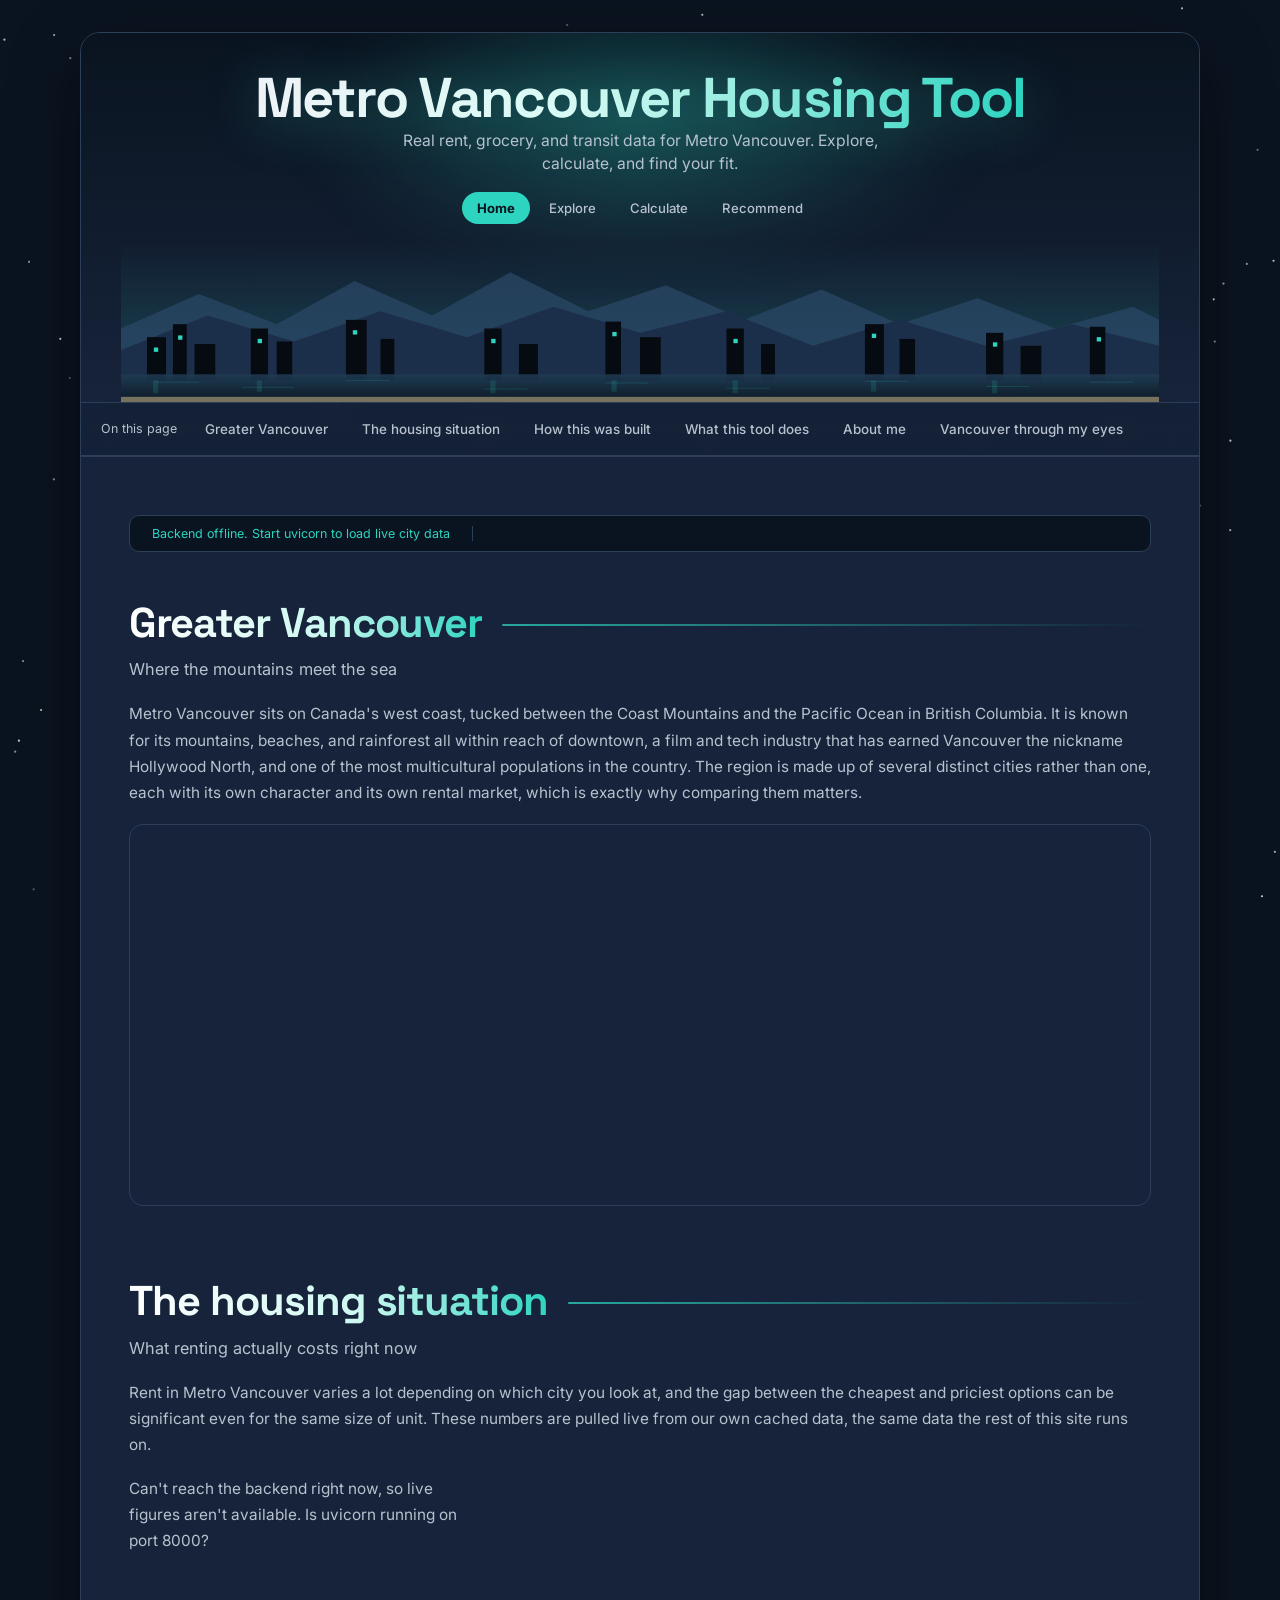
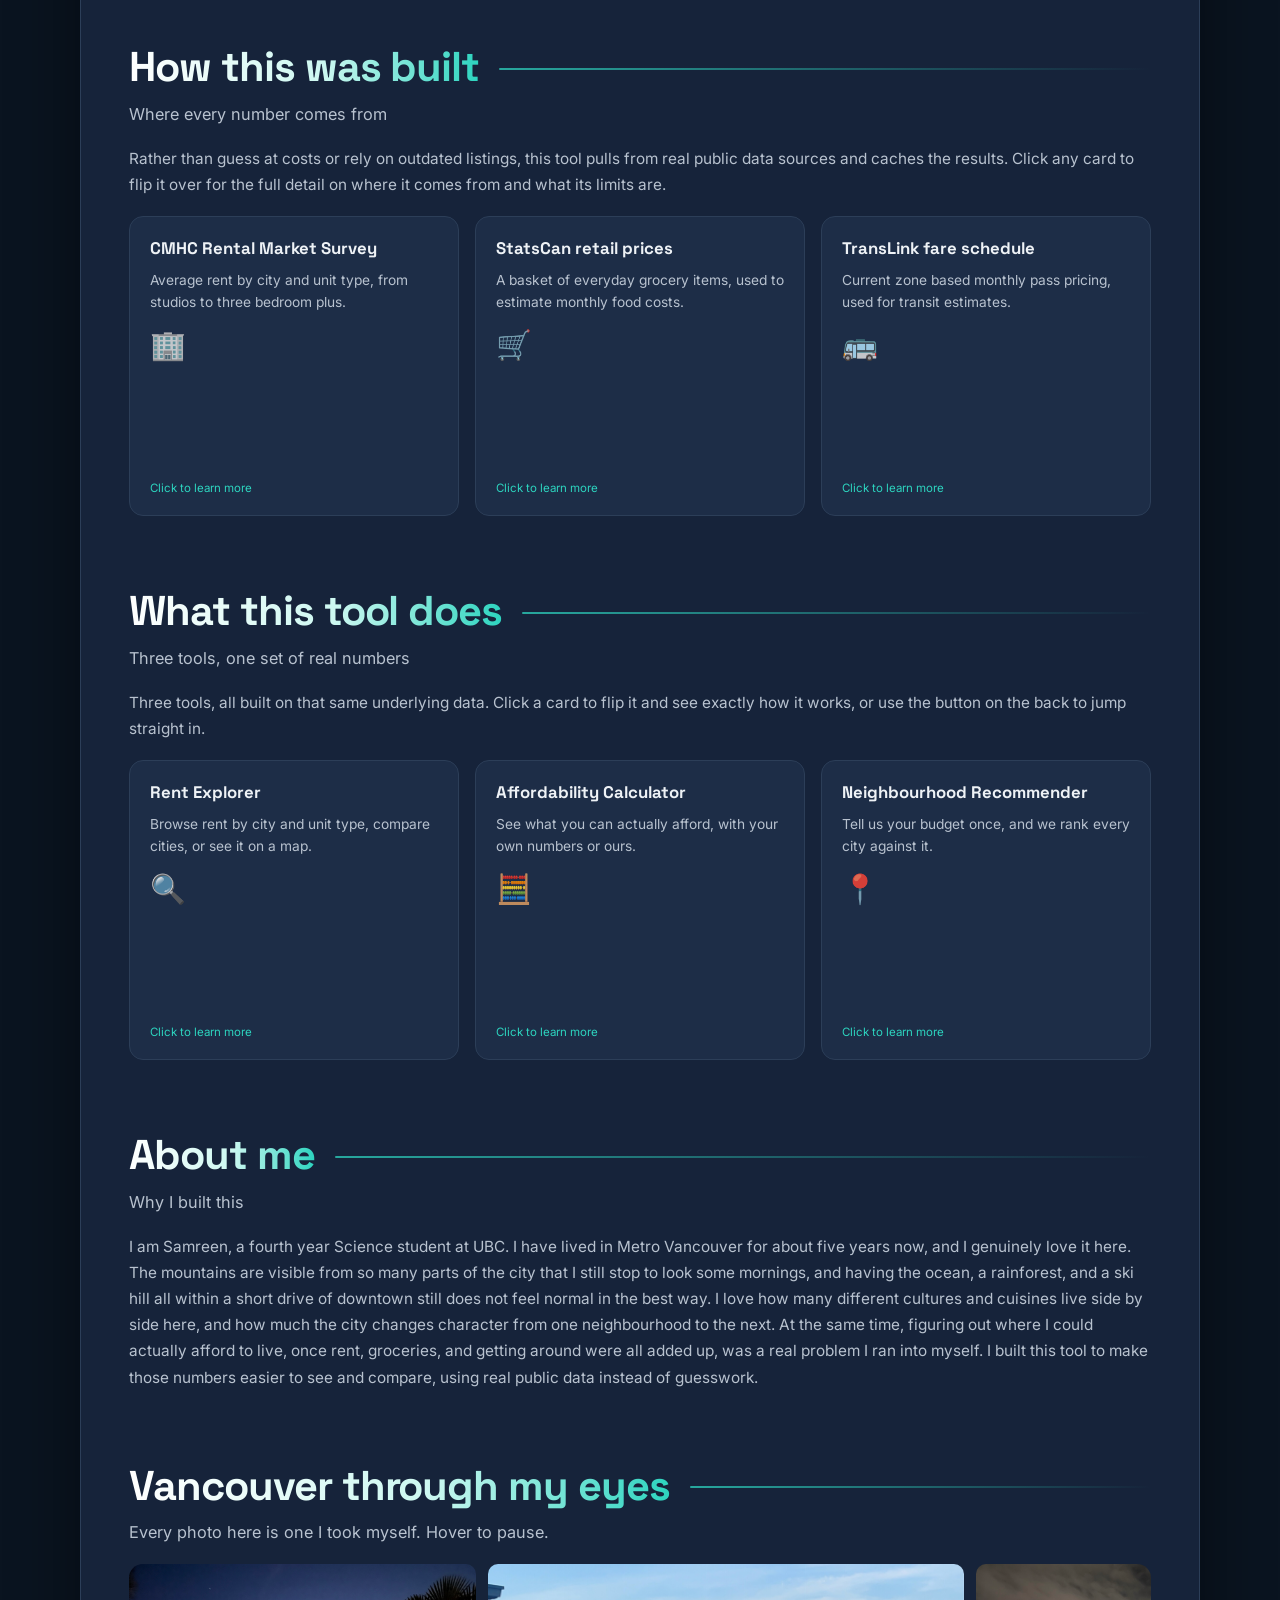
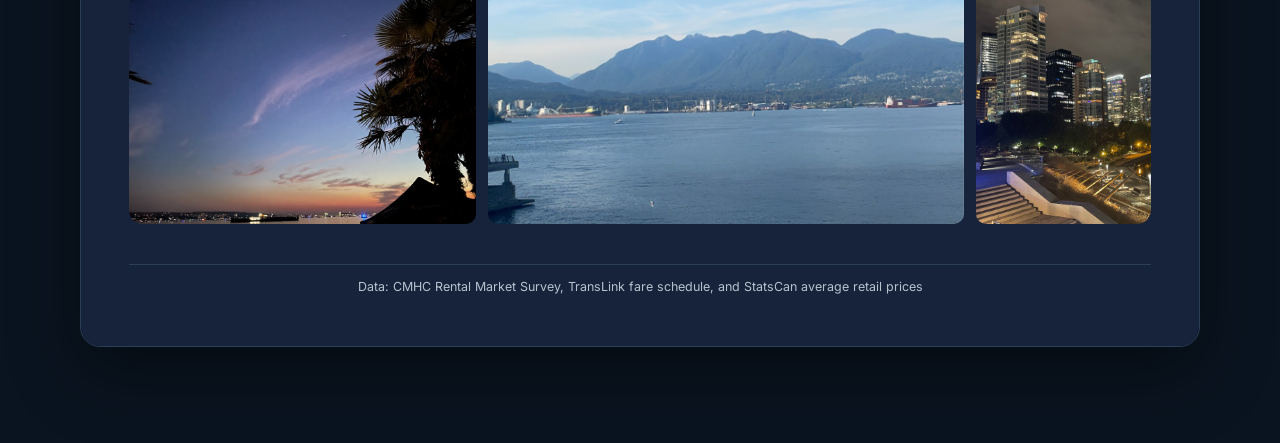
==== commit fa66db7b: "Deployment ready: new title, headings, contents bar, startup seeding" ====
--- a/frontend/index.html
+++ b/frontend/index.html
@@ -10,9 +10,115 @@
     <style>
         body { -webkit-font-smoothing: antialiased; -moz-osx-font-smoothing: grayscale; }
 
-        .section-title {
-            font-size: 1.3rem;
-            margin: 46px 0 8px;
+        /* Home page title: a little larger than on the other pages, and the
+           navigation fades in after it. The title styling itself lives in
+           shared/theme.css. */
+        .masthead h1 { font-size: clamp(2.3rem, 5vw, 3.5rem); }
+        .masthead .site-nav { animation: fadeUp 0.9s 0.4s ease backwards; }
+        @media (prefers-reduced-motion: reduce) {
+            .masthead .site-nav { animation: none; }
+        }
+
+        /* ---------- Section headings ---------- */
+        .section-head { margin-top: 72px; margin-bottom: 22px; }
+        .ticker + .section-head { margin-top: 48px; }
+        .head-row { display: flex; align-items: center; gap: 20px; }
+        .section-head h2 {
+            margin: 0;
+            padding-bottom: 4px;
+            font-size: clamp(1.9rem, 3.4vw, 2.6rem);
+            font-weight: 700;
+            letter-spacing: -0.025em;
+            line-height: 1.1;
+            background: linear-gradient(90deg, #ffffff 0%, #cdf8f1 55%, #2dd4bf 100%);
+            -webkit-background-clip: text;
+            background-clip: text;
+            -webkit-text-fill-color: transparent;
+            color: transparent;
+        }
+        .head-line {
+            flex: 1;
+            min-width: 24px;
+            height: 2px;
+            border-radius: 2px;
+            background: linear-gradient(90deg, rgba(45, 212, 191, 0.75), rgba(45, 212, 191, 0));
+            transform-origin: left center;
+        }
+        .section-sub { margin: 10px 0 0; font-size: 1.02rem; color: var(--ink-soft); }
+        .section-head + .photo-reel { margin-top: 0; }
+
+        /* ---------- Contents bar: stays on screen, shows where you are, jumps on click ---------- */
+        html { scroll-behavior: smooth; }
+        /* The card clips instead of hides, so the bar can stay stuck to the top of the screen. */
+        .page-card { overflow: clip; }
+        .section-head { scroll-margin-top: 84px; }
+        .toc-wrap {
+            position: sticky;
+            top: 0;
+            z-index: 30;
+            background: rgba(22, 35, 58, 0.9);
+            -webkit-backdrop-filter: blur(12px);
+            backdrop-filter: blur(12px);
+            border-top: 1px solid var(--border);
+            border-bottom: 1px solid var(--border);
+        }
+        .toc-bar {
+            position: relative;
+            display: flex;
+            align-items: center;
+            gap: 6px;
+            padding: 10px 20px;
+            overflow-x: auto;
+            white-space: nowrap;
+            scrollbar-width: none;
+        }
+        .toc-bar::-webkit-scrollbar { display: none; }
+        .toc-label { flex-shrink: 0; margin-right: 8px; font-size: 0.78rem; color: var(--ink-soft); }
+        .toc-bar a {
+            flex-shrink: 0;
+            padding: 8px 14px;
+            border-radius: 999px;
+            font-size: 0.84rem;
+            font-weight: 500;
+            color: var(--ink-soft);
+            text-decoration: none;
+            transition: background 0.15s ease, color 0.15s ease;
+        }
+        .toc-bar a:hover { background: rgba(255, 255, 255, 0.07); color: var(--ink); }
+        .toc-bar a.active { background: var(--teal-soft); color: var(--teal); }
+        .toc-progress {
+            position: absolute;
+            left: 0;
+            bottom: 0;
+            height: 2px;
+            width: 0;
+            background: linear-gradient(90deg, rgba(45, 212, 191, 0.4), #2dd4bf);
+        }
+        @media (prefers-reduced-motion: reduce) {
+            html { scroll-behavior: auto; }
+        }
+        @media (max-width: 760px) {
+            .toc-label { display: none; }
+        }
+
+        /* Headings glide in as they scroll into view (switched on by setupReveal). */
+        .reveal-ready .section-head {
+            opacity: 0;
+            transform: translateY(20px);
+            transition: opacity 0.7s ease, transform 0.7s ease;
+        }
+        .reveal-ready .section-head .head-line {
+            transform: scaleX(0);
+            transition: transform 1s ease 0.25s;
+        }
+        .reveal-ready .section-head.in-view { opacity: 1; transform: none; }
+        .reveal-ready .section-head.in-view .head-line { transform: scaleX(1); }
+        @media (prefers-reduced-motion: reduce) {
+            .reveal-ready .section-head, .reveal-ready .section-head .head-line {
+                opacity: 1;
+                transform: none;
+                transition: none;
+            }
         }
         .section-intro {
             color: var(--ink-soft);
@@ -247,6 +353,19 @@
         </svg>
     </header>
 
+    <div class="toc-wrap">
+        <nav class="toc-bar" aria-label="On this page">
+            <span class="toc-label">On this page</span>
+            <a href="#greater-vancouver">Greater Vancouver</a>
+            <a href="#housing-situation">The housing situation</a>
+            <a href="#how-built">How this was built</a>
+            <a href="#what-it-does">What this tool does</a>
+            <a href="#about-me">About me</a>
+            <a href="#my-vancouver">Vancouver through my eyes</a>
+        </nav>
+        <div class="toc-progress" id="toc-progress"></div>
+    </div>
+
     <div class="sheet">
 
         <div class="ticker">
@@ -255,7 +374,10 @@
             </div>
         </div>
 
-        <h2 class="section-title">Greater Vancouver</h2>
+        <div class="section-head" id="greater-vancouver">
+            <div class="head-row"><h2>Greater Vancouver</h2><span class="head-line"></span></div>
+            <p class="section-sub">Where the mountains meet the sea</p>
+        </div>
         <p class="section-intro">
             Metro Vancouver sits on Canada's west coast, tucked between the Coast
             Mountains and the Pacific Ocean in British Columbia. It is known for
@@ -276,7 +398,10 @@
             </iframe>
         </div>
 
-        <h2 class="section-title">The housing situation</h2>
+        <div class="section-head" id="housing-situation">
+            <div class="head-row"><h2>The housing situation</h2><span class="head-line"></span></div>
+            <p class="section-sub">What renting actually costs right now</p>
+        </div>
         <p class="section-intro">
             Rent in Metro Vancouver varies a lot depending on which city you
             look at, and the gap between the cheapest and priciest options can
@@ -299,7 +424,10 @@
             </div>
         </div>
 
-        <h2 class="section-title">How this was built</h2>
+        <div class="section-head" id="how-built">
+            <div class="head-row"><h2>How this was built</h2><span class="head-line"></span></div>
+            <p class="section-sub">Where every number comes from</p>
+        </div>
         <p class="section-intro">
             Rather than guess at costs or rely on outdated listings, this tool
             pulls from real public data sources and caches the results. Click
@@ -308,7 +436,10 @@
         </p>
         <div class="flip-grid" id="sources-grid"></div>
 
-        <h2 class="section-title">What this tool does</h2>
+        <div class="section-head" id="what-it-does">
+            <div class="head-row"><h2>What this tool does</h2><span class="head-line"></span></div>
+            <p class="section-sub">Three tools, one set of real numbers</p>
+        </div>
         <p class="section-intro">
             Three tools, all built on that same underlying data. Click a card to
             flip it and see exactly how it works, or use the button on the back
@@ -316,7 +447,10 @@
         </p>
         <div class="flip-grid" id="features-grid"></div>
 
-        <h2 class="section-title">About me</h2>
+        <div class="section-head" id="about-me">
+            <div class="head-row"><h2>About me</h2><span class="head-line"></span></div>
+            <p class="section-sub">Why I built this</p>
+        </div>
         <p class="section-intro">
             I am Samreen, a fourth year Science student at UBC. I have lived in
             Metro Vancouver for about five years now, and I genuinely love it
@@ -331,6 +465,11 @@
             I ran into myself. I built this tool to make those numbers easier to
             see and compare, using real public data instead of guesswork.
         </p>
+
+        <div class="section-head" id="my-vancouver">
+            <div class="head-row"><h2>Vancouver through my eyes</h2><span class="head-line"></span></div>
+            <p class="section-sub">Every photo here is one I took myself. Hover to pause.</p>
+        </div>
 
         <div class="photo-reel" id="photo-reel">
             <div class="photo-reel-track" id="photo-reel-track"></div>
@@ -516,12 +655,75 @@
         track.style.animationDuration = (PHOTOS.length * 5) + "s";
     }
 
+    // Headings glide in as they scroll into view. If anything here fails, the
+    // headings simply stay visible, so it can never hide content.
+    function setupReveal() {
+        if (!("IntersectionObserver" in window)) return;
+        const heads = document.querySelectorAll(".section-head");
+        document.documentElement.classList.add("reveal-ready");
+        const observer = new IntersectionObserver((entries) => {
+            entries.forEach(entry => {
+                if (entry.isIntersecting) {
+                    entry.target.classList.add("in-view");
+                    observer.unobserve(entry.target);
+                }
+            });
+        }, { threshold: 0.25 });
+        heads.forEach(h => observer.observe(h));
+    }
+
+    // The contents bar highlights the section you are in and draws a thin
+    // progress line as you scroll. Clicking a link jumps there (the links work
+    // even without this code, it only adds the highlighting and the progress).
+    function setupContentsBar() {
+        const links = Array.from(document.querySelectorAll(".toc-bar a"));
+        const targets = links.map(a => document.querySelector(a.getAttribute("href")));
+        const bar = document.querySelector(".toc-bar");
+        const progress = document.getElementById("toc-progress");
+        let lastActive = -2;
+        let ticking = false;
+
+        function update() {
+            ticking = false;
+            const probeLine = 150;
+            let active = -1;
+            targets.forEach((target, i) => {
+                if (target && target.getBoundingClientRect().top <= probeLine) active = i;
+            });
+            const atBottom = window.innerHeight + window.scrollY >= document.documentElement.scrollHeight - 4;
+            if (atBottom) active = targets.length - 1;
+
+            if (active !== lastActive) {
+                links.forEach((a, i) => a.classList.toggle("active", i === active));
+                if (active >= 0) {
+                    const a = links[active];
+                    bar.scrollTo({ left: a.offsetLeft - bar.clientWidth / 2 + a.clientWidth / 2, behavior: "smooth" });
+                }
+                lastActive = active;
+            }
+
+            const max = document.documentElement.scrollHeight - window.innerHeight;
+            progress.style.width = (max > 0 ? Math.min(100, (window.scrollY / max) * 100) : 0) + "%";
+        }
+
+        window.addEventListener("scroll", () => {
+            if (!ticking) {
+                ticking = true;
+                requestAnimationFrame(update);
+            }
+        }, { passive: true });
+        window.addEventListener("resize", update);
+        update();
+    }
+
     function init() {
+        try { setupReveal(); } catch (err) { /* headings just stay visible */ }
         loadTicker();
         buildFlipGrid("sources-grid", SOURCES, false);
         buildFlipGrid("features-grid", FEATURES, true);
         loadHousingStats();
         buildPhotoReel();
+        try { setupContentsBar(); } catch (err) { /* the links still work without the highlighting */ }
     }
 
     init();
--- a/frontend/shared/theme.css
+++ b/frontend/shared/theme.css
@@ -1,107 +1,164 @@
 /* ====== Modern dark "night sky over the city" theme — one unified dark surface, no light/dark split ====== */
 
 :root {
-  --sky-deep: #0a1420;
-  --sky-mid: #16233a;
-  --surface: #16233a;
-  --surface-alt: #1d2d47;
-  --surface-raised: #223754;
-  --ink: #eef2f6;
-  --ink-soft: #b8c2cf;
-  --border: #2c3e58;
-  --teal: #2dd4bf;
-  --teal-soft: rgba(45, 212, 191, 0.14);
-  --danger: #f87171;
-  --danger-soft: rgba(248, 113, 113, 0.14);
+    --sky-deep: #0a1420;
+    --sky-mid: #16233a;
+    --surface: #16233a;
+    --surface-alt: #1d2d47;
+    --surface-raised: #223754;
+    --ink: #eef2f6;
+    --ink-soft: #b8c2cf;
+    --border: #2c3e58;
+    --teal: #2dd4bf;
+    --teal-soft: rgba(45, 212, 191, 0.14);
+    --danger: #f87171;
+    --danger-soft: rgba(248, 113, 113, 0.14);
 }
 
 * { box-sizing: border-box; }
 
 body {
-  margin: 0;
-  background-color: var(--sky-deep);
-  font-family: 'Inter', sans-serif;
-  color: var(--ink);
-  min-height: 100vh;
-  display: flex;
-  flex-direction: column;
-  align-items: center;
-  padding: 0 16px 96px;
-  position: relative;
+    margin: 0;
+    background-color: var(--sky-deep);
+    font-family: 'Inter', sans-serif;
+    color: var(--ink);
+    min-height: 100vh;
+    display: flex;
+    flex-direction: column;
+    align-items: center;
+    padding: 0 16px 96px;
+    position: relative;
 }
 
 #bg-canvas {
-  position: fixed;
-  inset: 0;
-  width: 100%;
-  height: 100%;
-  z-index: -1;
-  pointer-events: none;
+    position: fixed;
+    inset: 0;
+    width: 100%;
+    height: 100%;
+    z-index: -1;
+    pointer-events: none;
 }
 
 h1, h2, h3 {
-  font-family: 'Space Grotesk', sans-serif;
+    font-family: 'Space Grotesk', sans-serif;
 }
 
 /* ---------- Page card: masthead (skyline) + content panel ---------- */
 
 .page-card {
-  width: 100%;
-  max-width: 1120px;
-  margin-top: 32px;
-  border-radius: 20px;
-  overflow: hidden;
-  box-shadow: 0 24px 70px rgba(0, 0, 0, 0.45);
-  border: 1px solid var(--border);
+    width: 100%;
+    max-width: 1120px;
+    margin-top: 32px;
+    border-radius: 20px;
+    overflow: hidden;
+    box-shadow: 0 24px 70px rgba(0, 0, 0, 0.45);
+    border: 1px solid var(--border);
 }
 
 .masthead {
-  position: relative;
-  background: linear-gradient(180deg, var(--sky-deep) 0%, var(--sky-mid) 100%);
-  padding: 34px 40px 0;
-  overflow: hidden;
+    position: relative;
+    background: linear-gradient(180deg, var(--sky-deep) 0%, var(--sky-mid) 100%);
+    padding: 34px 40px 0;
+    overflow: hidden;
 }
 
 .masthead-top {
-  display: flex;
-  flex-direction: column;
-  align-items: center;
-  text-align: center;
-  gap: 16px;
-  position: relative;
-  z-index: 2;
-  color: var(--ink);
-}
-
+    display: flex;
+    flex-direction: column;
+    align-items: center;
+    text-align: center;
+    gap: 16px;
+    position: relative;
+    z-index: 2;
+    color: var(--ink);
+}
+
+/* A soft teal glow that slowly drifts behind the title. */
+.masthead::before {
+    content: "";
+    position: absolute;
+    left: 50%;
+    top: -50px;
+    width: 680px;
+    max-width: 120%;
+    height: 280px;
+    transform: translateX(-50%);
+    background: radial-gradient(closest-side, rgba(45, 212, 191, 0.30), rgba(45, 212, 191, 0));
+    filter: blur(26px);
+    animation: glowDrift 10s ease-in-out infinite alternate;
+    pointer-events: none;
+}
+
+@keyframes glowDrift {
+    from { transform: translateX(-58%) scale(1); }
+    to   { transform: translateX(-42%) scale(1.12); }
+}
+
+/* The page title: white to teal lettering with a highlight that follows
+   the cursor (see the title effect in shared/nav.js) and a gentle entrance. */
 .masthead h1 {
-  font-size: 2.5rem;
-  font-weight: 700;
-  margin: 0;
-  letter-spacing: -0.02em;
-  line-height: 1.15;
-  color: var(--ink);
-  text-shadow: 0 0 24px rgba(45, 212, 191, 0.25);
+    /* Starting position of the cursor highlight (off to the left, so it is
+       hidden). nav.js updates these two values as the mouse moves. */
+    --mx: -40%;
+    --my: 50%;
+    font-size: clamp(2.1rem, 4.6vw, 3.1rem);
+    font-weight: 700;
+    margin: 0;
+    letter-spacing: -0.03em;
+    line-height: 1.1;
+    background-image:
+            radial-gradient(circle 170px at var(--mx) var(--my), rgba(255, 255, 255, 0.95), rgba(255, 255, 255, 0) 100%),
+            linear-gradient(90deg, #eef2f6 0%, #d9fbf5 40%, #2dd4bf 100%);
+    -webkit-background-clip: text;
+    background-clip: text;
+    -webkit-text-fill-color: transparent;
+    color: transparent;
+    filter: drop-shadow(0 6px 26px rgba(45, 212, 191, 0.35));
+    animation: titleIn 1s cubic-bezier(0.2, 0.7, 0.2, 1) backwards;
+}
+
+@keyframes titleIn {
+    from {
+        opacity: 0;
+        transform: translateY(18px) scale(0.98);
+        filter: blur(10px) drop-shadow(0 6px 26px rgba(45, 212, 191, 0));
+    }
+    to {
+        opacity: 1;
+        transform: none;
+        filter: blur(0) drop-shadow(0 6px 26px rgba(45, 212, 191, 0.35));
+    }
 }
 
 .masthead .tagline {
-  font-size: 0.98rem;
-  color: var(--ink-soft);
-  margin: 0;
-  max-width: 480px;
-  line-height: 1.5;
+    font-size: 0.98rem;
+    color: var(--ink-soft);
+    margin: 0 auto; /* keeps the capped tagline centered under the title */
+    max-width: 480px;
+    line-height: 1.5;
+    animation: fadeUp 0.9s 0.25s ease backwards;
+}
+
+@keyframes fadeUp {
+    from { opacity: 0; transform: translateY(10px); }
+    to   { opacity: 1; transform: none; }
+}
+
+@media (prefers-reduced-motion: reduce) {
+    .masthead::before, .masthead h1, .masthead .tagline { animation: none; }
 }
 
 .skyline {
-  display: block;
-  width: 100%;
-  height: auto;
-  margin-top: 18px;
-  position: relative;
-  z-index: 1;
+    display: block;
+    width: 100%;
+    height: auto;
+    margin-top: 18px;
+    position: relative;
+    z-index: 1;
 }
 
 .skyline .twinkle {
-  animation: twinkle 3.6s ease-in-out infinite;
+    animation: twinkle 3.6s ease-in-out infinite;
 }
 .skyline .d1 { animation-delay: 0s; }
 .skyline .d2 { animation-delay: 0.5s; }
@@ -113,118 +170,118 @@
 .skyline .d8 { animation-delay: 0.3s; }
 
 @keyframes twinkle {
-  0%, 100% { opacity: 0.2; }
-  50% { opacity: 1; }
+    0%, 100% { opacity: 0.2; }
+    50% { opacity: 1; }
 }
 
 @media (prefers-reduced-motion: reduce) {
-  .skyline .twinkle { animation: none; opacity: 0.6; }
+    .skyline .twinkle { animation: none; opacity: 0.6; }
 }
 
 /* ---------- Nav (sits inside the masthead) ---------- */
 
 .site-nav {
-  display: flex;
-  gap: 4px;
-  flex-wrap: wrap;
+    display: flex;
+    gap: 4px;
+    flex-wrap: wrap;
 }
 
 .site-nav a {
-  font-family: 'Inter', sans-serif;
-  font-size: 0.82rem;
-  font-weight: 500;
-  text-decoration: none;
-  color: var(--ink-soft);
-  padding: 8px 15px;
-  border-radius: 999px;
-  transition: background 0.15s ease, color 0.15s ease;
+    font-family: 'Inter', sans-serif;
+    font-size: 0.82rem;
+    font-weight: 500;
+    text-decoration: none;
+    color: var(--ink-soft);
+    padding: 8px 15px;
+    border-radius: 999px;
+    transition: background 0.15s ease, color 0.15s ease;
 }
 
 .site-nav a:hover {
-  background: rgba(255, 255, 255, 0.08);
-  color: var(--ink);
+    background: rgba(255, 255, 255, 0.08);
+    color: var(--ink);
 }
 
 .site-nav a.active {
-  background: var(--teal);
-  color: #0a1420;
-  font-weight: 700;
+    background: var(--teal);
+    color: #0a1420;
+    font-weight: 700;
 }
 
 /* ---------- Content panel (same dark surface family — no white split) ---------- */
 
 .sheet {
-  position: relative;
-  width: 100%;
-  background: var(--surface);
-  padding: 40px 48px 52px;
-  border-top: 1px solid var(--border);
+    position: relative;
+    width: 100%;
+    background: var(--surface);
+    padding: 40px 48px 52px;
+    border-top: 1px solid var(--border);
 }
 
 /* ---------- Form fields ---------- */
 
 .field-block {
-  display: grid;
-  grid-template-columns: 1fr 1fr;
-  gap: 18px 24px;
-  margin-bottom: 30px;
+    display: grid;
+    grid-template-columns: 1fr 1fr;
+    gap: 18px 24px;
+    margin-bottom: 30px;
 }
 
 .field { display: flex; flex-direction: column; gap: 6px; }
 .field label { font-size: 0.82rem; color: var(--ink-soft); font-weight: 500; }
 
 .field-hint {
-  font-size: 0.74rem;
-  color: var(--ink-soft);
-  opacity: 0.8;
-  margin-top: -2px;
+    font-size: 0.74rem;
+    color: var(--ink-soft);
+    opacity: 0.8;
+    margin-top: -2px;
 }
 
 .required-mark {
-  color: var(--teal);
-  margin-left: 2px;
+    color: var(--teal);
+    margin-left: 2px;
 }
 
 .field select, .field input {
-  font-family: 'Inter', sans-serif;
-  font-size: 0.95rem;
-  padding: 11px 13px;
-  border: 1.5px solid var(--border);
-  border-radius: 10px;
-  background: var(--surface-alt);
-  color: var(--ink);
+    font-family: 'Inter', sans-serif;
+    font-size: 0.95rem;
+    padding: 11px 13px;
+    border: 2px solid var(--border);
+    border-radius: 10px;
+    background: var(--surface-alt);
+    color: var(--ink);
 }
 
 .field select:focus, .field input:focus {
-  outline: none;
-  border-color: var(--teal);
-  background: var(--surface-raised);
+    outline: none;
+    border-color: var(--teal);
+    background: var(--surface-raised);
 }
 
 .primary-btn {
-  display: block;
-  width: 100%;
-  font-family: 'Inter', sans-serif;
-  font-weight: 600;
-  font-size: 0.95rem;
-  padding: 14px;
-  background: var(--teal);
-  color: #0a1420;
-  border: none;
-  border-radius: 10px;
-  cursor: pointer;
-  letter-spacing: 0.01em;
-  margin-bottom: 4px;
-  transition: background 0.15s ease, transform 0.1s ease;
+    display: block;
+    width: 100%;
+    font-family: 'Inter', sans-serif;
+    font-weight: 600;
+    font-size: 0.95rem;
+    padding: 14px;
+    background: var(--teal);
+    color: #0a1420;
+    border: none;
+    border-radius: 10px;
+    cursor: pointer;
+    letter-spacing: 0.01em;
+    margin-bottom: 4px;
+    transition: background 0.15s ease, transform 0.1s ease;
 }
 .primary-btn:hover { background: #3fe3cd; }
 .primary-btn:active { transform: translateY(1px); }
 
 .status-line {
-  font-size: 0.85rem;
-  color: var(--danger);
-  min-height: 1.2em;
-  margin: 10px 0 0;
+    font-size: 0.85rem;
+    color: var(--danger);
+    min-height: 1.2em;
+    margin: 10px 0 0;
 }
 
 /* ---------- Data rows (results) ---------- */
@@ -233,329 +290,329 @@
 .ledger.hidden { display: none; }
 
 .ledger-row {
-  display: flex;
-  justify-content: space-between;
-  align-items: baseline;
-  padding: 13px 14px;
-  font-size: 0.95rem;
-  border-radius: 10px;
+    display: flex;
+    justify-content: space-between;
+    align-items: baseline;
+    padding: 13px 14px;
+    font-size: 0.95rem;
+    border-radius: 10px;
 }
 .ledger-row:nth-child(odd) { background: var(--surface-alt); }
 .ledger-row:nth-child(even) { background: transparent; }
 
 .ledger-row .amount {
-  font-family: 'Space Grotesk', sans-serif;
-  font-weight: 600;
+    font-family: 'Space Grotesk', sans-serif;
+    font-weight: 600;
 }
 
 .ledger-row.total {
-  margin-top: 6px;
-  font-weight: 700;
-  background: var(--teal-soft);
+    margin-top: 6px;
+    font-weight: 700;
+    background: var(--teal-soft);
 }
 
 .ledger-row.surplus .amount { color: var(--teal); }
 .ledger-row.surplus.negative .amount { color: var(--danger); }
 
 .notes {
-  font-size: 0.84rem;
-  color: var(--ink-soft);
-  margin-top: 14px;
-  padding: 12px 14px;
-  border-radius: 10px;
-  background: var(--surface-alt);
-  border-left: 3px solid var(--teal);
+    font-size: 0.84rem;
+    color: var(--ink-soft);
+    margin-top: 14px;
+    padding: 12px 14px;
+    border-radius: 10px;
+    background: var(--surface-alt);
+    border-left: 3px solid var(--teal);
 }
 
 /* ---------- Verdict badge ---------- */
 
 .verdict-area {
-  margin-top: 32px;
-  display: flex;
-  justify-content: center;
-  min-height: 70px;
+    margin-top: 32px;
+    display: flex;
+    justify-content: center;
+    min-height: 70px;
 }
 
 .verdict-card {
-  margin-top: 26px;
-  display: flex;
-  align-items: center;
-  gap: 18px;
-  padding: 20px 24px;
-  border-radius: 16px;
-  transform: scale(0.85);
-  opacity: 0;
+    margin-top: 26px;
+    display: flex;
+    align-items: center;
+    gap: 18px;
+    padding: 20px 24px;
+    border-radius: 16px;
+    transform: scale(0.85);
+    opacity: 0;
 }
 
 .verdict-card.affordable {
-  background: linear-gradient(135deg, rgba(45, 212, 191, 0.16), rgba(45, 212, 191, 0.06));
-  border: 1px solid rgba(45, 212, 191, 0.35);
+    background: linear-gradient(135deg, rgba(45, 212, 191, 0.16), rgba(45, 212, 191, 0.06));
+    border: 1px solid rgba(45, 212, 191, 0.35);
 }
 .verdict-card.over {
-  background: linear-gradient(135deg, rgba(248, 113, 113, 0.16), rgba(248, 113, 113, 0.06));
-  border: 1px solid rgba(248, 113, 113, 0.35);
+    background: linear-gradient(135deg, rgba(248, 113, 113, 0.16), rgba(248, 113, 113, 0.06));
+    border: 1px solid rgba(248, 113, 113, 0.35);
 }
 
 .verdict-icon {
-  flex-shrink: 0;
-  width: 48px;
-  height: 48px;
-  border-radius: 50%;
-  display: flex;
-  align-items: center;
-  justify-content: center;
-  font-size: 1.4rem;
+    flex-shrink: 0;
+    width: 48px;
+    height: 48px;
+    border-radius: 50%;
+    display: flex;
+    align-items: center;
+    justify-content: center;
+    font-size: 1.4rem;
 }
 .verdict-card.affordable .verdict-icon { background: var(--teal); color: #0a1420; }
 .verdict-card.over .verdict-icon { background: var(--danger); color: #0a1420; }
 
 .verdict-title {
-  font-family: 'Space Grotesk', sans-serif;
-  font-weight: 700;
-  font-size: 1.25rem;
+    font-family: 'Space Grotesk', sans-serif;
+    font-weight: 700;
+    font-size: 1.25rem;
 }
 .verdict-card.affordable .verdict-title { color: var(--teal); }
 .verdict-card.over .verdict-title { color: var(--danger); }
 
 .verdict-detail {
-  font-size: 0.88rem;
-  color: var(--ink-soft);
-  margin-top: 2px;
+    font-size: 0.88rem;
+    color: var(--ink-soft);
+    margin-top: 2px;
 }
 
 .math-explainer {
-  margin-top: 18px;
-  padding: 16px 18px;
-  border-radius: 12px;
-  background: var(--surface-alt);
-  border: 1px solid var(--border);
-  font-size: 0.85rem;
-  color: var(--ink-soft);
-  line-height: 1.7;
+    margin-top: 18px;
+    padding: 16px 18px;
+    border-radius: 12px;
+    background: var(--surface-alt);
+    border: 1px solid var(--border);
+    font-size: 0.85rem;
+    color: var(--ink-soft);
+    line-height: 1.7;
 }
 .math-explainer strong { color: var(--ink); font-weight: 600; }
 
 @keyframes verdictIn {
-  0%   { transform: scale(0.85); opacity: 0; }
-  70%  { transform: scale(1.03); opacity: 1; }
-  100% { transform: scale(1); opacity: 1; }
+    0%   { transform: scale(0.85); opacity: 0; }
+    70%  { transform: scale(1.03); opacity: 1; }
+    100% { transform: scale(1); opacity: 1; }
 }
 .verdict-card.animate { animation: verdictIn 0.4s ease-out forwards; }
 
 @media (prefers-reduced-motion: reduce) {
-  .verdict-card.animate { animation: none; transform: scale(1); opacity: 1; }
+    .verdict-card.animate { animation: none; transform: scale(1); opacity: 1; }
 }
 
 /* ---------- Live tape ---------- */
 
 .live-tape {
-  margin-top: 26px;
-  background: var(--surface-alt);
-  border: 1px solid var(--border);
-  border-radius: 10px;
-  overflow: hidden;
+    margin-top: 26px;
+    background: var(--surface-alt);
+    border: 1px solid var(--border);
+    border-radius: 10px;
+    overflow: hidden;
 }
 
 .tape-head {
-  font-family: 'Inter', sans-serif;
-  font-size: 0.72rem;
-  font-weight: 600;
-  letter-spacing: 0.04em;
-  color: var(--ink-soft);
-  background: var(--surface-raised);
-  padding: 7px 14px;
+    font-family: 'Inter', sans-serif;
+    font-size: 0.72rem;
+    font-weight: 600;
+    letter-spacing: 0.04em;
+    color: var(--ink-soft);
+    background: var(--surface-raised);
+    padding: 7px 14px;
 }
 
 .tape-lines {
-  max-height: 130px;
-  overflow-y: auto;
-  padding: 6px 14px;
+    max-height: 130px;
+    overflow-y: auto;
+    padding: 6px 14px;
 }
 
 .tape-lines div {
-  font-family: 'Inter', sans-serif;
-  font-size: 0.82rem;
-  padding: 4px 0;
-  color: var(--ink);
+    font-family: 'Inter', sans-serif;
+    font-size: 0.82rem;
+    padding: 4px 0;
+    color: var(--ink);
 }
 
 .tape-lines .tape-total {
-  font-weight: 700;
-  color: var(--teal);
-  border-top: 1px solid var(--border);
-  margin-top: 4px;
-  padding-top: 6px;
+    font-weight: 700;
+    color: var(--teal);
+    border-top: 1px solid var(--border);
+    margin-top: 4px;
+    padding-top: 6px;
 }
 
 /* ---------- Ticker tape (homepage) ---------- */
 
 .ticker {
-  width: 100%;
-  overflow: hidden;
-  background: var(--sky-deep);
-  border-radius: 10px;
-  margin-top: 18px;
-  padding: 10px 0;
-  border: 1px solid var(--border);
+    width: 100%;
+    overflow: hidden;
+    background: var(--sky-deep);
+    border-radius: 10px;
+    margin-top: 18px;
+    padding: 10px 0;
+    border: 1px solid var(--border);
 }
 
 .ticker-track {
-  display: flex;
-  width: max-content;
-  animation: tickerScroll 22s linear infinite;
+    display: flex;
+    width: max-content;
+    animation: tickerScroll 22s linear infinite;
 }
 
 .ticker-track span {
-  font-family: 'Inter', sans-serif;
-  font-size: 0.78rem;
-  color: var(--teal);
-  white-space: nowrap;
-  padding: 0 22px;
-  border-right: 1px solid var(--border);
+    font-family: 'Inter', sans-serif;
+    font-size: 0.78rem;
+    color: var(--teal);
+    white-space: nowrap;
+    padding: 0 22px;
+    border-right: 1px solid var(--border);
 }
 
 @keyframes tickerScroll {
-  from { transform: translateX(0); }
-  to   { transform: translateX(-50%); }
+    from { transform: translateX(0); }
+    to   { transform: translateX(-50%); }
 }
 
 @media (prefers-reduced-motion: reduce) {
-  .ticker-track { animation: none; }
+    .ticker-track { animation: none; }
 }
 
 .secondary-btn {
-  display: block;
-  width: 100%;
-  font-family: 'Inter', sans-serif;
-  font-weight: 600;
-  font-size: 0.95rem;
-  padding: 13px;
-  background: transparent;
-  color: var(--ink-soft);
-  border: 1.5px solid var(--border);
-  border-radius: 10px;
-  cursor: pointer;
-  margin-top: 10px;
-  transition: border-color 0.15s ease, color 0.15s ease;
+    display: block;
+    width: 100%;
+    font-family: 'Inter', sans-serif;
+    font-weight: 600;
+    font-size: 0.95rem;
+    padding: 13px;
+    background: transparent;
+    color: var(--ink-soft);
+    border: 2px solid var(--border);
+    border-radius: 10px;
+    cursor: pointer;
+    margin-top: 10px;
+    transition: border-color 0.15s ease, color 0.15s ease;
 }
 .secondary-btn:hover { border-color: var(--teal); color: var(--teal); }
 
 .preview-strip {
-  display: grid;
-  grid-template-columns: repeat(3, 1fr);
-  gap: 10px;
-  margin-top: 10px;
-  margin-bottom: 24px;
+    display: grid;
+    grid-template-columns: repeat(3, 1fr);
+    gap: 10px;
+    margin-top: 10px;
+    margin-bottom: 24px;
 }
 
 .preview-chip {
-  background: var(--surface-alt);
-  border: 1px solid var(--border);
-  border-radius: 10px;
-  padding: 10px 12px;
+    background: var(--surface-alt);
+    border: 1px solid var(--border);
+    border-radius: 10px;
+    padding: 10px 12px;
 }
 
 .preview-chip .chip-label {
-  font-size: 0.72rem;
-  color: var(--ink-soft);
+    font-size: 0.72rem;
+    color: var(--ink-soft);
 }
 
 .preview-chip .chip-value {
-  font-family: 'Space Grotesk', sans-serif;
-  font-weight: 600;
-  font-size: 1.05rem;
-  margin-top: 2px;
+    font-family: 'Space Grotesk', sans-serif;
+    font-weight: 600;
+    font-size: 1.05rem;
+    margin-top: 2px;
 }
 
 .preview-hint {
-  font-size: 0.8rem;
-  color: var(--ink-soft);
-  margin: 6px 0 20px;
+    font-size: 0.8rem;
+    color: var(--ink-soft);
+    margin: 6px 0 20px;
 }
 
 .estimate-tag {
-  font-size: 0.72rem;
-  color: var(--ink-soft);
-  font-weight: 400;
-  margin-left: 6px;
+    font-size: 0.72rem;
+    color: var(--ink-soft);
+    font-weight: 400;
+    margin-left: 6px;
 }
 
 @media (max-width: 560px) {
-  .preview-strip { grid-template-columns: 1fr; }
+    .preview-strip { grid-template-columns: 1fr; }
 }
 
 .match-row {
-  border-radius: 10px;
-  margin-bottom: 6px;
-  overflow: hidden;
-  background: var(--surface-alt);
+    border-radius: 10px;
+    margin-bottom: 6px;
+    overflow: hidden;
+    background: var(--surface-alt);
 }
 
 .match-summary {
-  display: flex;
-  justify-content: space-between;
-  align-items: center;
-  padding: 14px 16px;
-  cursor: pointer;
+    display: flex;
+    justify-content: space-between;
+    align-items: center;
+    padding: 14px 16px;
+    cursor: pointer;
 }
 .match-summary:hover { background: var(--surface-raised); }
 
 .match-summary .match-right {
-  display: flex;
-  align-items: center;
-  gap: 10px;
+    display: flex;
+    align-items: center;
+    gap: 10px;
 }
 
 .match-chevron {
-  color: var(--ink-soft);
-  font-size: 0.8rem;
-  transition: transform 0.2s ease;
-  display: inline-block;
+    color: var(--ink-soft);
+    font-size: 0.8rem;
+    transition: transform 0.2s ease;
+    display: inline-block;
 }
 .match-row.open .match-chevron {
-  transform: rotate(180deg);
-  color: var(--teal);
+    transform: rotate(180deg);
+    color: var(--teal);
 }
 
 .results-hint {
-  font-size: 0.82rem;
-  color: var(--ink-soft);
-  margin: 4px 0 12px;
+    font-size: 0.82rem;
+    color: var(--ink-soft);
+    margin: 4px 0 12px;
 }
 
 .match-detail {
-  padding: 4px 16px 18px;
-  border-top: 1px solid var(--border);
+    padding: 4px 16px 18px;
+    border-top: 1px solid var(--border);
 }
 
 .match-explain {
-  font-size: 0.84rem;
-  color: var(--ink-soft);
-  line-height: 1.6;
-  margin: 10px 0;
+    font-size: 0.84rem;
+    color: var(--ink-soft);
+    line-height: 1.6;
+    margin: 10px 0;
 }
 .match-explain strong { color: var(--ink); }
 
 .hidden { display: none !important; }
 
 footer.report-foot {
-  margin-top: 40px;
-  padding-top: 14px;
-  border-top: 1px solid var(--border);
-  font-size: 0.78rem;
-  color: var(--ink-soft);
-  text-align: center;
+    margin-top: 40px;
+    padding-top: 14px;
+    border-top: 1px solid var(--border);
+    font-size: 0.78rem;
+    color: var(--ink-soft);
+    text-align: center;
 }
 
 .coming-soon {
-  padding: 60px 20px;
-  text-align: center;
-  color: var(--ink-soft);
-  font-family: 'Space Grotesk', sans-serif;
+    padding: 60px 20px;
+    text-align: center;
+    color: var(--ink-soft);
+    font-family: 'Space Grotesk', sans-serif;
 }
 
 @media (max-width: 560px) {
-  .sheet { padding: 30px 24px 40px; }
-  .masthead { padding: 22px 24px 0; }
-  .field-block { grid-template-columns: 1fr; }
-}
+    .sheet { padding: 30px 24px 40px; }
+    .masthead { padding: 22px 24px 0; }
+    .field-block { grid-template-columns: 1fr; }
+}
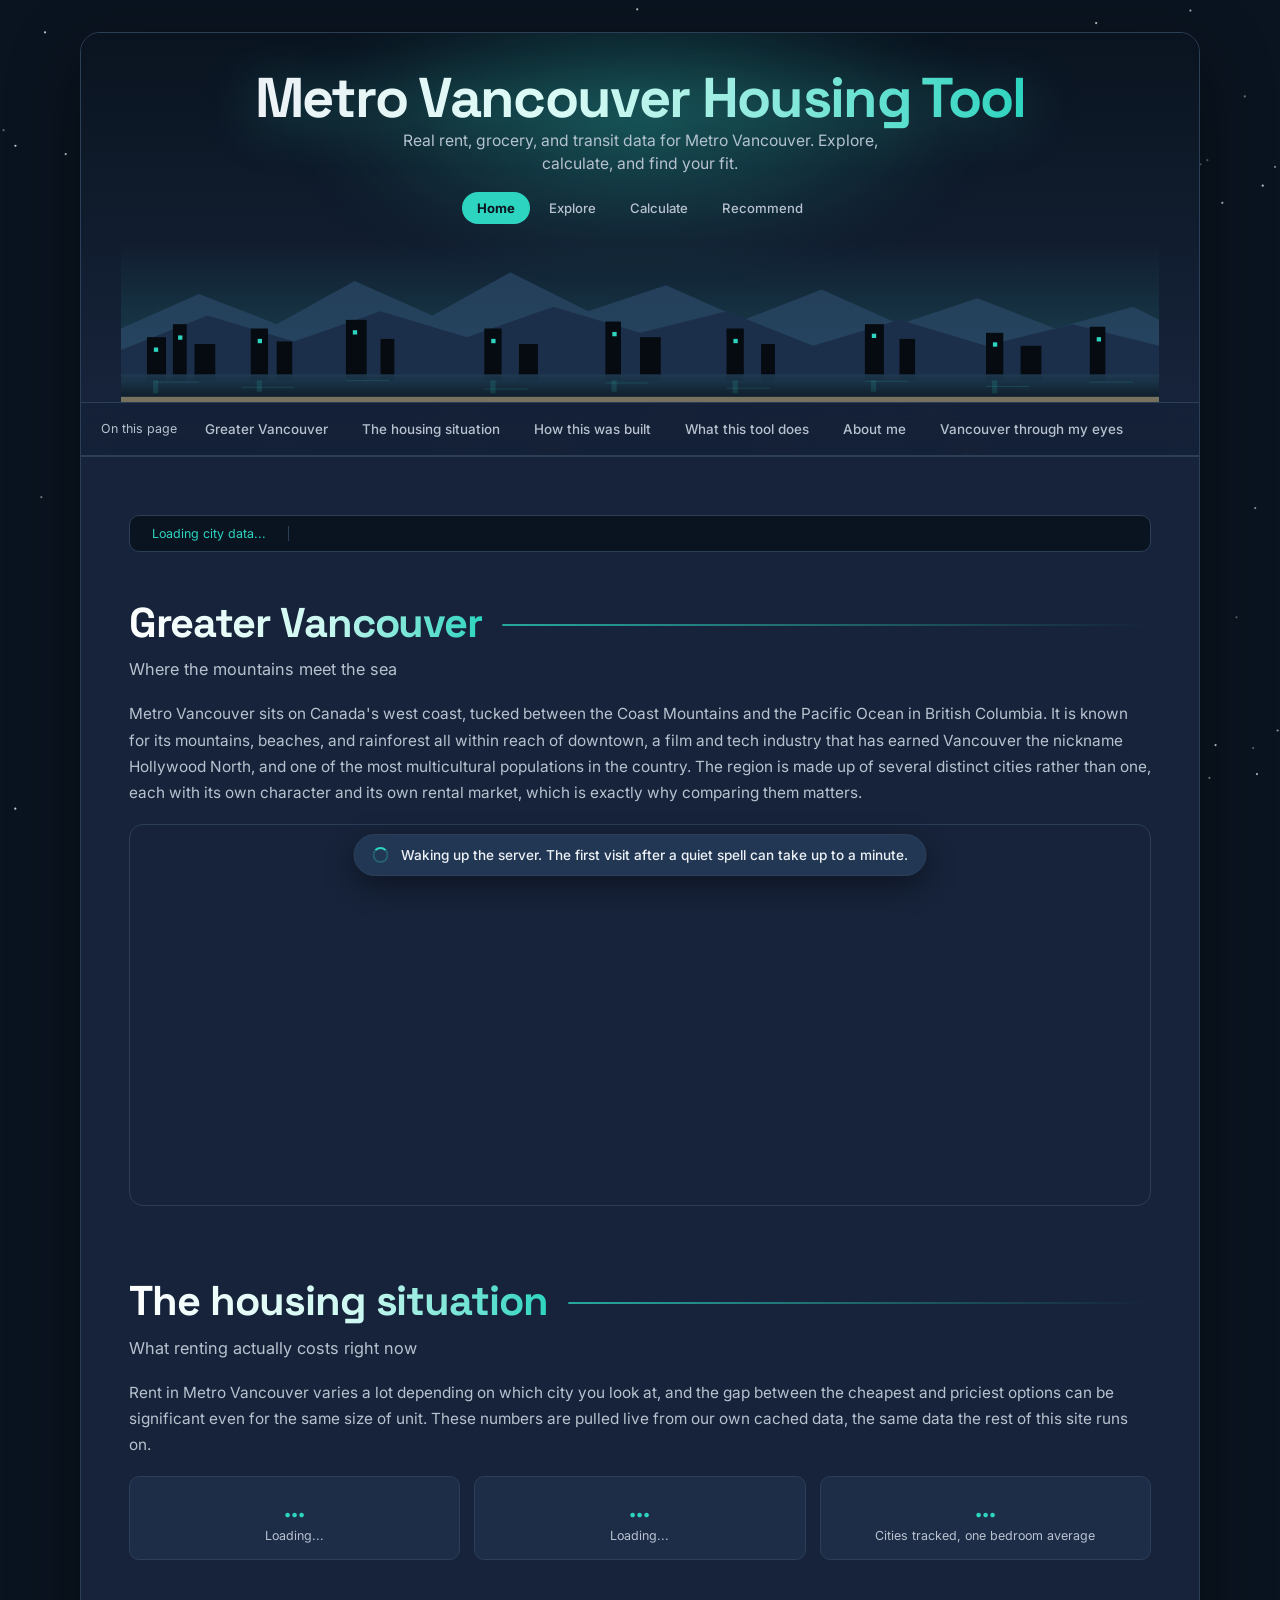
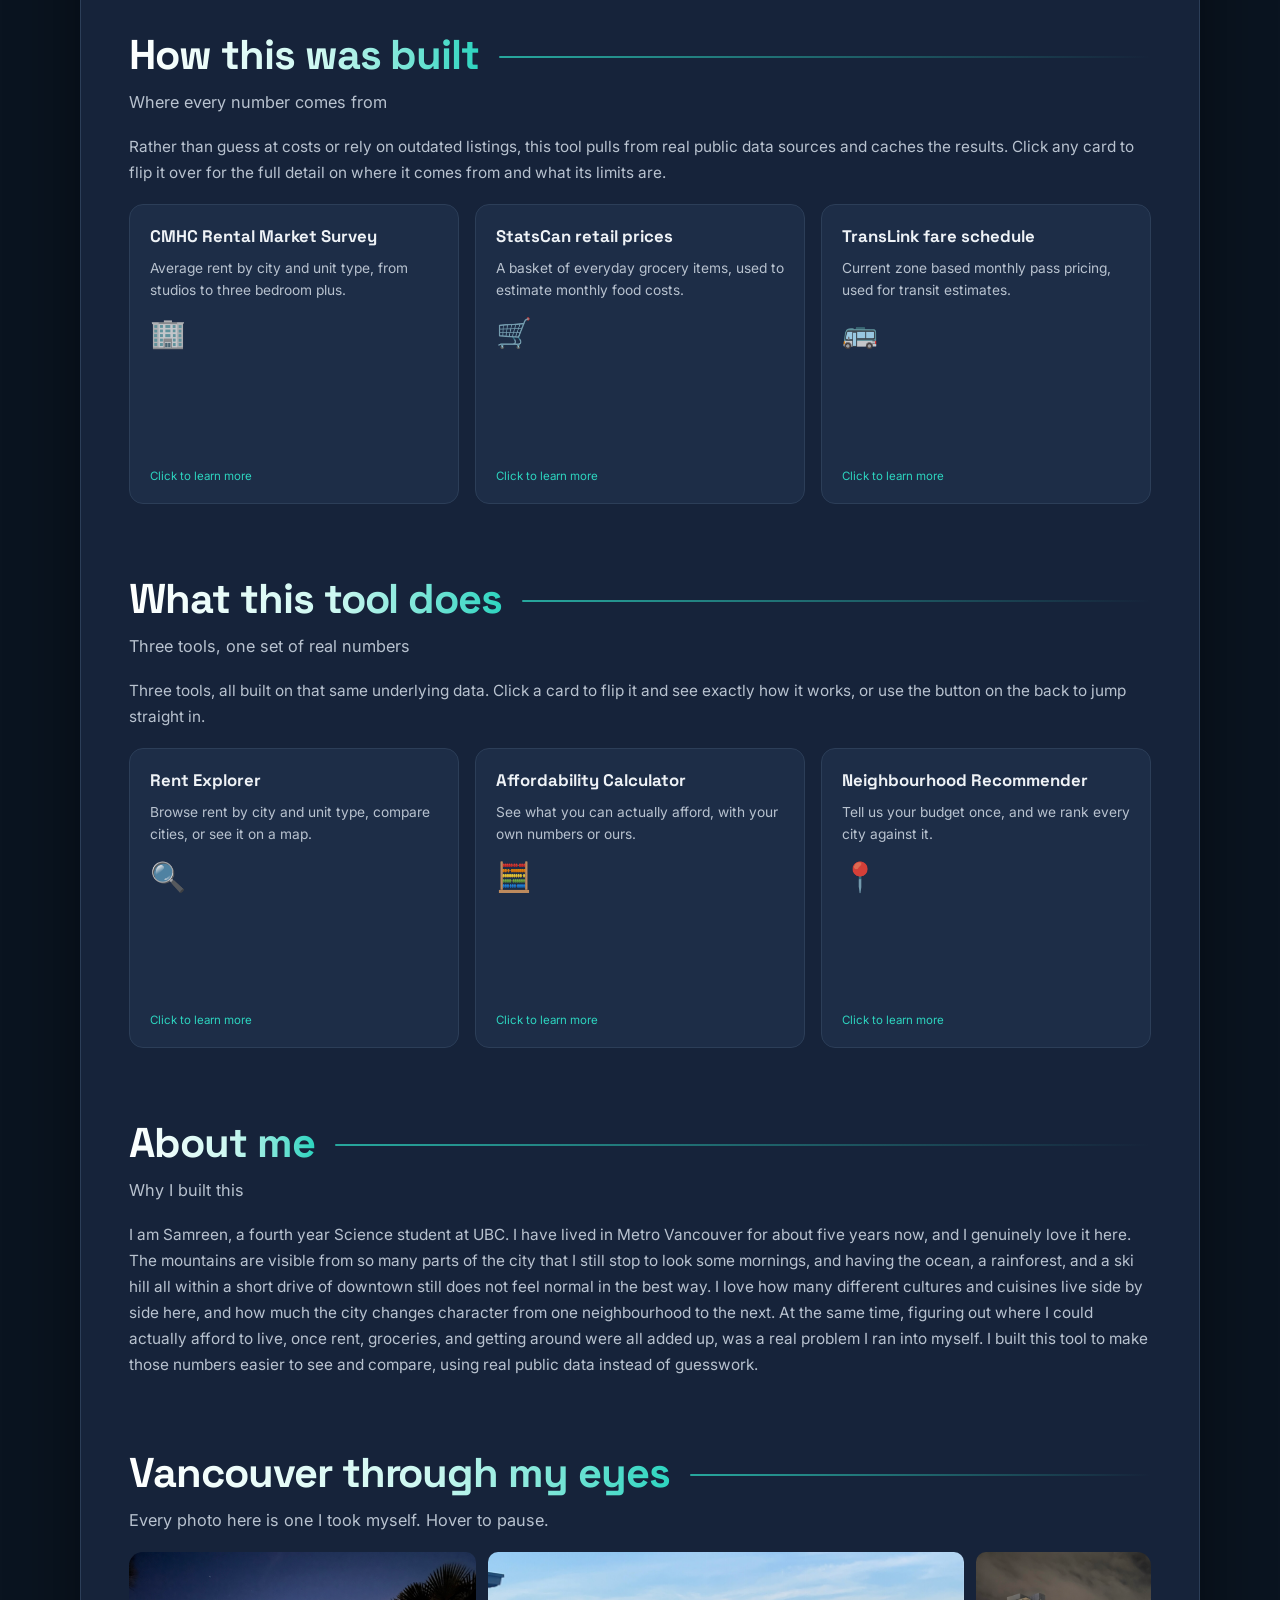
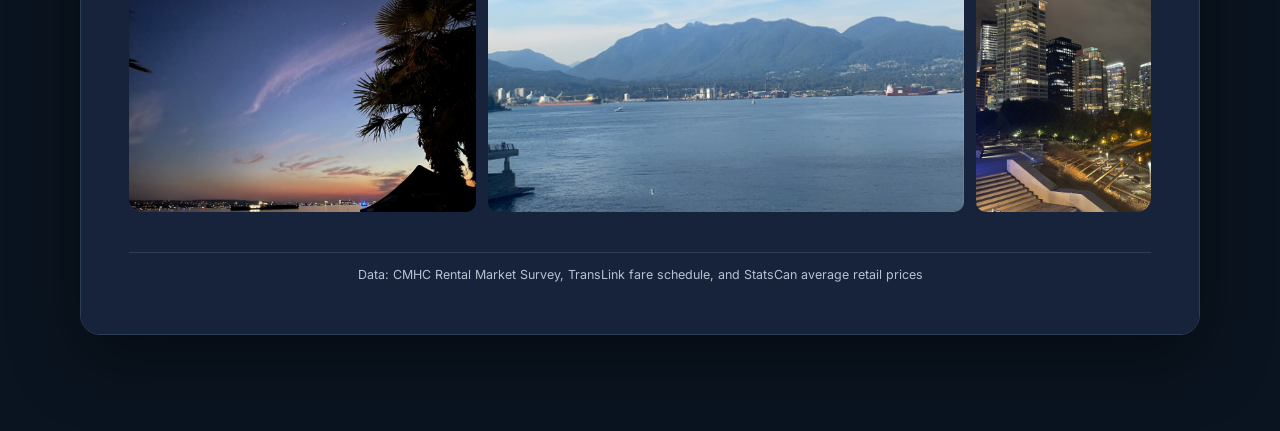
==== commit dac1609c: "final touches" ====
--- a/frontend/index.html
+++ b/frontend/index.html
@@ -4,6 +4,10 @@
     <meta charset="UTF-8">
     <meta name="viewport" content="width=device-width, initial-scale=1.0">
     <title>Metro Vancouver Housing Tool</title>
+    <link rel="icon" href="favicon-32.png" sizes="32x32" type="image/png">
+    <link rel="icon" href="favicon.svg" type="image/svg+xml">
+    <link rel="apple-touch-icon" href="apple-touch-icon.png">
+    <meta name="theme-color" content="#0a1420">
     <link rel="preconnect" href="https://fonts.googleapis.com">
     <link href="https://fonts.googleapis.com/css2?family=Space+Grotesk:wght@500;600;700&family=Inter:wght@400;500;600;700&display=swap" rel="stylesheet">
     <link rel="stylesheet" href="shared/theme.css">
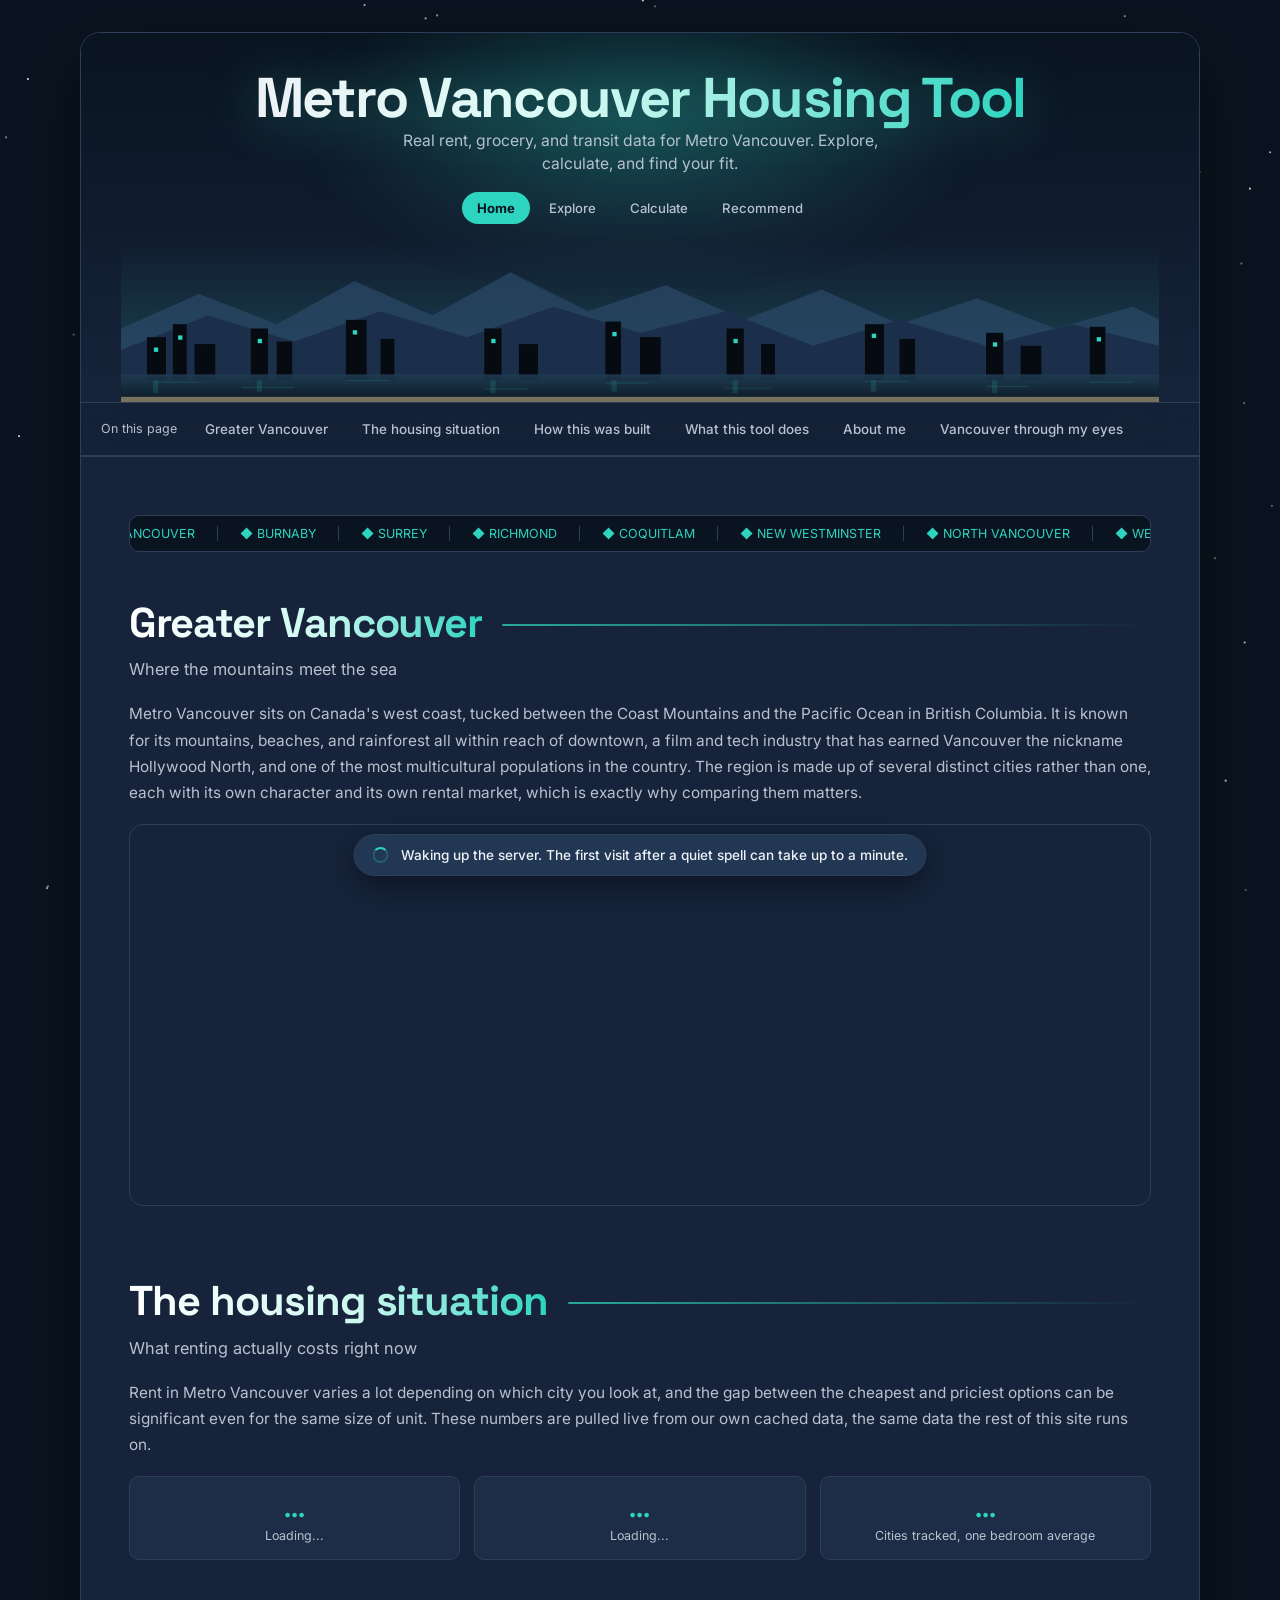
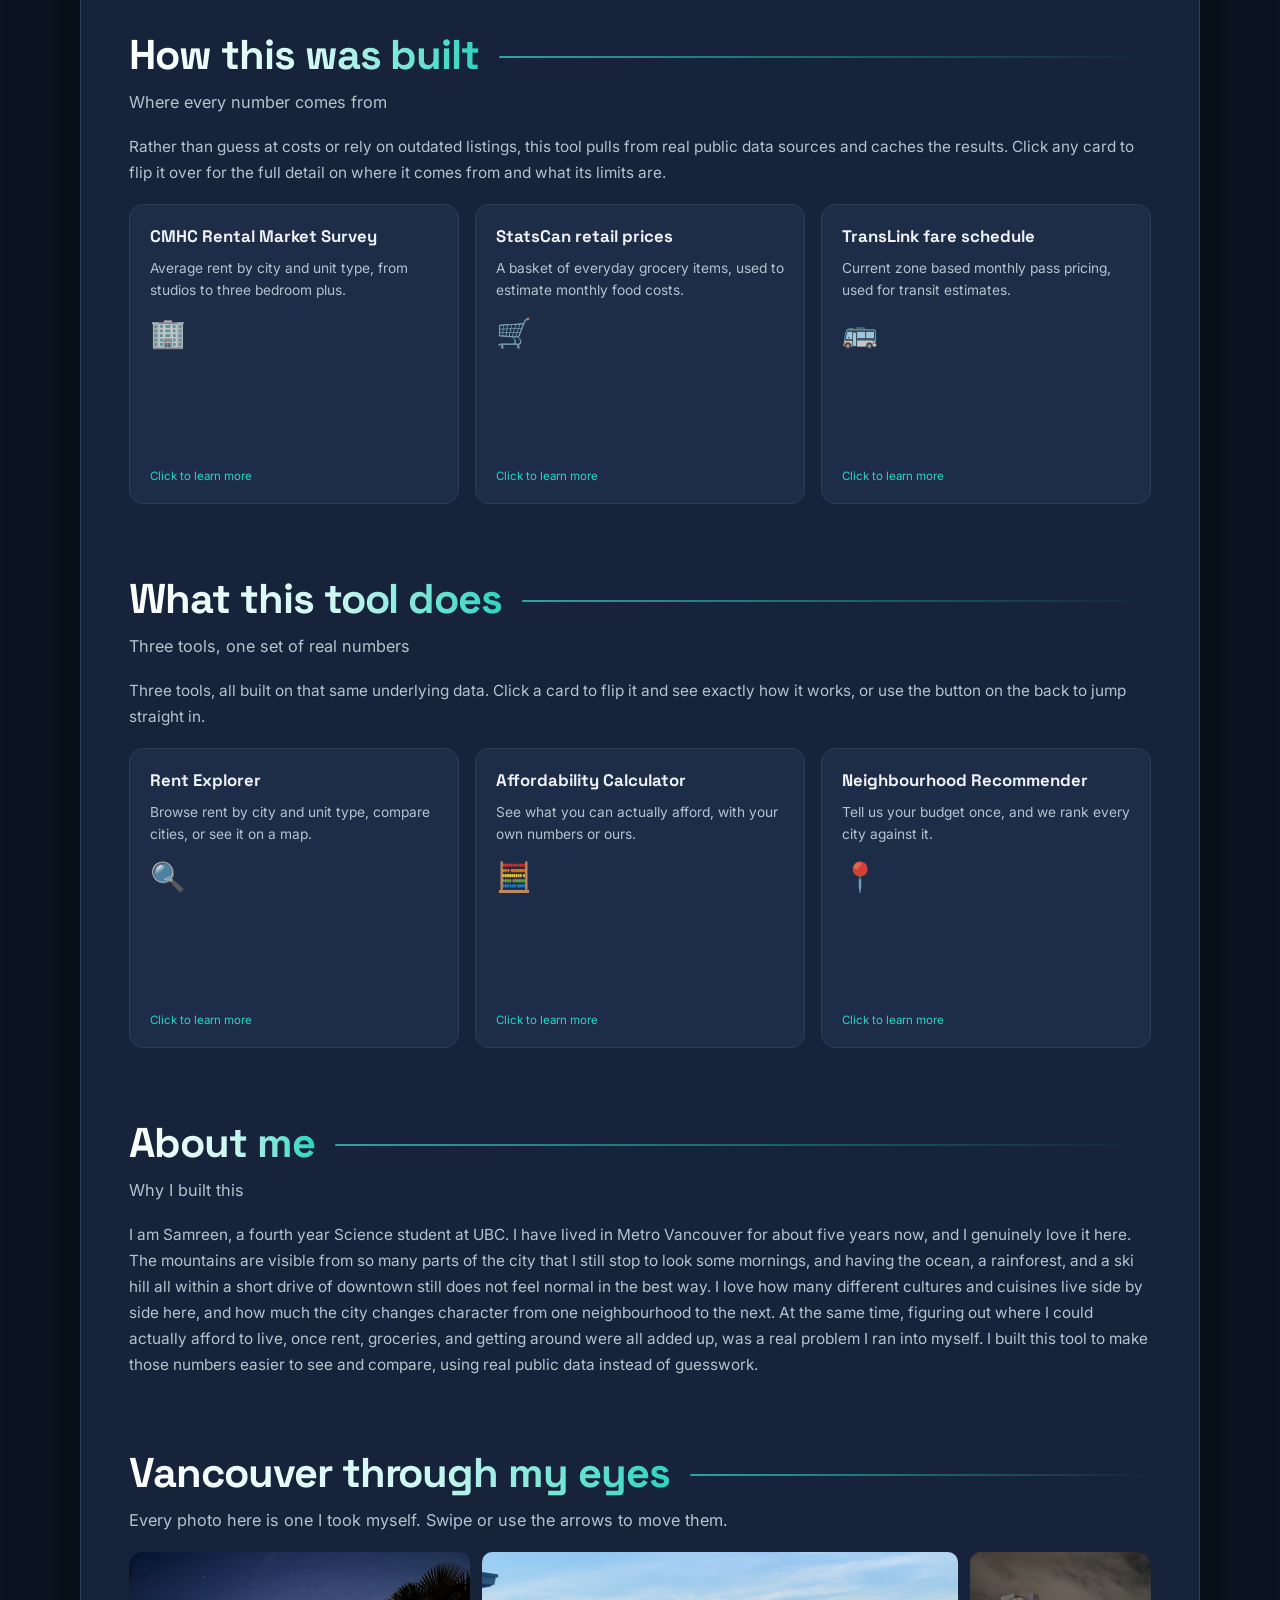
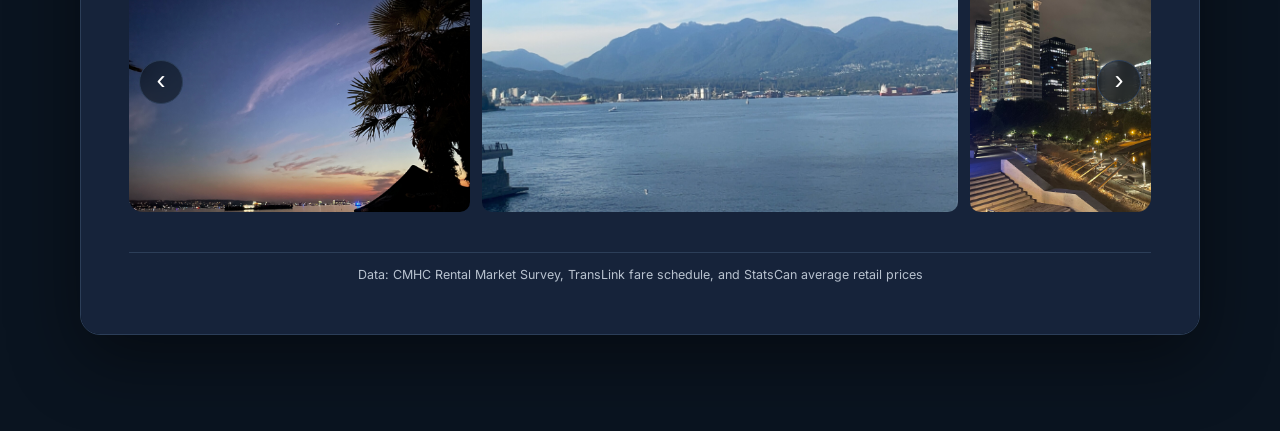
==== commit d0593d4d: "fixed in bug in scrolling images" ====
--- a/frontend/index.html
+++ b/frontend/index.html
@@ -238,35 +238,68 @@
             margin-top: auto;
         }
 
-        /* ---------- Photo reel (continuous, no box/arrows) ---------- */
+        /* ---------- Photo reel (moves by itself, swipe or arrows to steer) ---------- */
         .photo-reel {
-            overflow: hidden;
+            position: relative;
             border-radius: 14px;
             margin-top: 14px;
         }
+        .photo-reel-scroll {
+            overflow-x: auto;
+            overflow-y: hidden;
+            scrollbar-width: none;
+            -webkit-overflow-scrolling: touch;
+            border-radius: 14px;
+        }
+        .photo-reel-scroll::-webkit-scrollbar { display: none; }
         .photo-reel-track {
             display: flex;
             gap: 12px;
             width: max-content;
-            animation: reelScroll linear infinite;
         }
         .photo-reel-track img {
             height: 260px;
+            min-width: 120px;
             width: auto;
             border-radius: 10px;
             flex-shrink: 0;
             display: block;
-        }
-        .photo-reel-track:hover {
-            animation-play-state: paused;
-        }
-        @keyframes reelScroll {
-            from { transform: translateX(0); }
-            to   { transform: translateX(-50%); }
-        }
-        @media (prefers-reduced-motion: reduce) {
-            .photo-reel-track { animation: none; }
-        }
+            -webkit-user-drag: none;
+            user-select: none;
+        }
+        .reel-arrow {
+            position: absolute;
+            top: 50%;
+            transform: translateY(-50%);
+            width: 44px;
+            height: 44px;
+            border-radius: 50%;
+            border: 1px solid var(--border);
+            background: rgba(10, 18, 28, 0.62);
+            -webkit-backdrop-filter: blur(6px);
+            backdrop-filter: blur(6px);
+            color: #fff;
+            font-size: 1.7rem;
+            line-height: 1;
+            padding: 0 0 4px;
+            cursor: pointer;
+            z-index: 2;
+            display: flex;
+            align-items: center;
+            justify-content: center;
+            transition: background 0.2s, transform 0.2s;
+            -webkit-tap-highlight-color: transparent;
+        }
+        .reel-arrow:hover { background: rgba(45, 212, 191, 0.55); }
+        .reel-arrow:active { transform: translateY(-50%) scale(0.92); }
+        .reel-arrow.prev { left: 10px; }
+        .reel-arrow.next { right: 10px; }
+
+        /* The city ticker uses the same moving method as the reel, so it can
+           also be swiped. The old CSS animation is switched off here. */
+        .ticker { overflow-x: auto; overflow-y: hidden; scrollbar-width: none; }
+        .ticker::-webkit-scrollbar { display: none; }
+        .ticker-track { animation: none !important; }
 
         @media (max-width: 760px) {
             .stat-grid, .flip-grid { grid-template-columns: 1fr; }
@@ -472,11 +505,15 @@
 
         <div class="section-head" id="my-vancouver">
             <div class="head-row"><h2>Vancouver through my eyes</h2><span class="head-line"></span></div>
-            <p class="section-sub">Every photo here is one I took myself. Hover to pause.</p>
+            <p class="section-sub">Every photo here is one I took myself. Swipe or use the arrows to move them.</p>
         </div>
 
         <div class="photo-reel" id="photo-reel">
-            <div class="photo-reel-track" id="photo-reel-track"></div>
+            <div class="photo-reel-scroll" id="photo-reel-scroll">
+                <div class="photo-reel-track" id="photo-reel-track"></div>
+            </div>
+            <button class="reel-arrow prev" id="reel-prev" type="button" aria-label="Previous photos">&#8249;</button>
+            <button class="reel-arrow next" id="reel-next" type="button" aria-label="Next photos">&#8250;</button>
         </div>
 
         <footer class="report-foot">
@@ -490,15 +527,83 @@
 <script src="shared/state.js"></script>
 <script src="shared/nav.js"></script>
 <script>
+    // The city names are shown straight away (no waiting on the server, which
+    // may be asleep), then swapped for the live list only if it differs.
+    const FALLBACK_CITIES = ["Vancouver", "Burnaby", "Surrey", "Richmond",
+        "Coquitlam", "New Westminster", "North Vancouver", "West Vancouver"];
+
+    function renderTicker(cities) {
+        const track = document.getElementById("ticker-track");
+        const names = cities.map(c => `<span>&#9670; ${c.toUpperCase()}</span>`);
+        track.innerHTML = names.join("") + names.join("");
+    }
+
     async function loadTicker() {
-        const track = document.getElementById("ticker-track");
+        renderTicker(FALLBACK_CITIES);
         try {
             const regions = await fetchRegions();
-            const names = regions.map(r => `<span>&#9670; ${r.name.toUpperCase()}</span>`);
-            track.innerHTML = names.join("") + names.join("");
-        } catch (err) {
-            track.innerHTML = "<span>Backend offline. Start uvicorn to load live city data</span>";
-        }
+            const live = regions.map(r => r.name);
+            if (live.length && live.slice().sort().join("|") !== FALLBACK_CITIES.slice().sort().join("|")) {
+                renderTicker(live);
+            }
+        } catch (err) { /* the built in list stays */ }
+    }
+
+    // Moves a scrollable strip by itself while the finger or mouse stays in
+    // charge: touching pauses it, and it eases back into motion a couple of
+    // seconds after the last touch. The strip holds the same set twice, so when
+    // the first copy has fully passed it jumps back by exactly one set, which
+    // is invisible.
+    function autoLoop(scroller, track, pxPerSec) {
+        let pos = 0, lastSet = 0, half = 0, holdUntil = 0;
+        let pointerDown = false, hovering = false, visible = true, last = 0;
+
+        function measure() {
+            const n = track.children.length;
+            half = n >= 2 ? track.children[n / 2].offsetLeft - track.children[0].offsetLeft : 0;
+        }
+        function hold(ms) { holdUntil = performance.now() + ms; }
+
+        scroller.addEventListener("pointerdown", () => { pointerDown = true; });
+        ["pointerup", "pointercancel"].forEach(ev =>
+            scroller.addEventListener(ev, () => { pointerDown = false; hold(2500); }));
+        scroller.addEventListener("mouseenter", () => { hovering = true; });
+        scroller.addEventListener("mouseleave", () => { hovering = false; hold(600); });
+        scroller.addEventListener("wheel", () => hold(2500), { passive: true });
+        scroller.addEventListener("touchstart", () => hold(2500), { passive: true });
+        scroller.addEventListener("scroll", () => {
+            // Ignore scrolls this code made itself; anything else is the person.
+            if (Math.abs(scroller.scrollLeft - lastSet) > 2) {
+                hold(2500);
+                if (half > 0 && scroller.scrollLeft >= half) scroller.scrollLeft -= half;
+                else if (half > 0 && scroller.scrollLeft <= 0) scroller.scrollLeft += half;
+                pos = lastSet = scroller.scrollLeft;
+            }
+        }, { passive: true });
+
+        track.addEventListener("load", measure, true);
+        track.addEventListener("error", () => setTimeout(measure, 0), true);
+        window.addEventListener("resize", measure);
+        if ("IntersectionObserver" in window) {
+            new IntersectionObserver(es => { visible = es[0].isIntersecting; }).observe(scroller);
+        }
+
+        let lastCount = 0;
+        function frame(t) {
+            if (track.children.length !== lastCount) { lastCount = track.children.length; measure(); }
+            const dt = Math.min(0.05, (t - (last || t)) / 1000);
+            last = t;
+            if (half > 0 && visible && !pointerDown && !hovering && t > holdUntil) {
+                pos += pxPerSec * dt;
+                if (pos >= half) pos -= half;
+                scroller.scrollLeft = pos;
+                lastSet = scroller.scrollLeft;
+            }
+            requestAnimationFrame(frame);
+        }
+        measure();
+        requestAnimationFrame(frame);
+        return { measure, hold, getHalf: () => half };
     }
 
     async function loadHousingStats() {
@@ -647,16 +752,28 @@
     });
 
     function buildPhotoReel() {
+        const scroller = document.getElementById("photo-reel-scroll");
         const track = document.getElementById("photo-reel-track");
         const slideHtml = PHOTOS.map(p =>
-            `<img src="${p.src}" alt="${p.caption}" loading="lazy" onerror="this.remove()">`
+            `<img src="${p.src}" alt="${p.caption}" draggable="false" onerror="this.remove()">`
         ).join("");
-        // Duplicated so the loop point is seamless, same technique as the
-        // city ticker above.
+        // Shown twice so the loop point is seamless.
         track.innerHTML = slideHtml + slideHtml;
-        // Scale speed roughly with photo count so it stays a comfortable pace
-        // no matter how many photos end up in the folder.
-        track.style.animationDuration = (PHOTOS.length * 5) + "s";
+
+        const loop = autoLoop(scroller, track, 60);
+
+        function steer(direction) {
+            loop.hold(3500);
+            loop.measure();
+            const half = loop.getHalf();
+            const step = Math.max(260, Math.round(scroller.clientWidth * 0.8));
+            if (direction < 0 && half > 0 && scroller.scrollLeft < step) {
+                scroller.scrollLeft += half;
+            }
+            scroller.scrollBy({ left: direction * step, behavior: "smooth" });
+        }
+        document.getElementById("reel-prev").addEventListener("click", () => steer(-1));
+        document.getElementById("reel-next").addEventListener("click", () => steer(1));
     }
 
     // Headings glide in as they scroll into view. If anything here fails, the
@@ -723,6 +840,7 @@
     function init() {
         try { setupReveal(); } catch (err) { /* headings just stay visible */ }
         loadTicker();
+        autoLoop(document.querySelector(".ticker"), document.getElementById("ticker-track"), 45);
         buildFlipGrid("sources-grid", SOURCES, false);
         buildFlipGrid("features-grid", FEATURES, true);
         loadHousingStats();
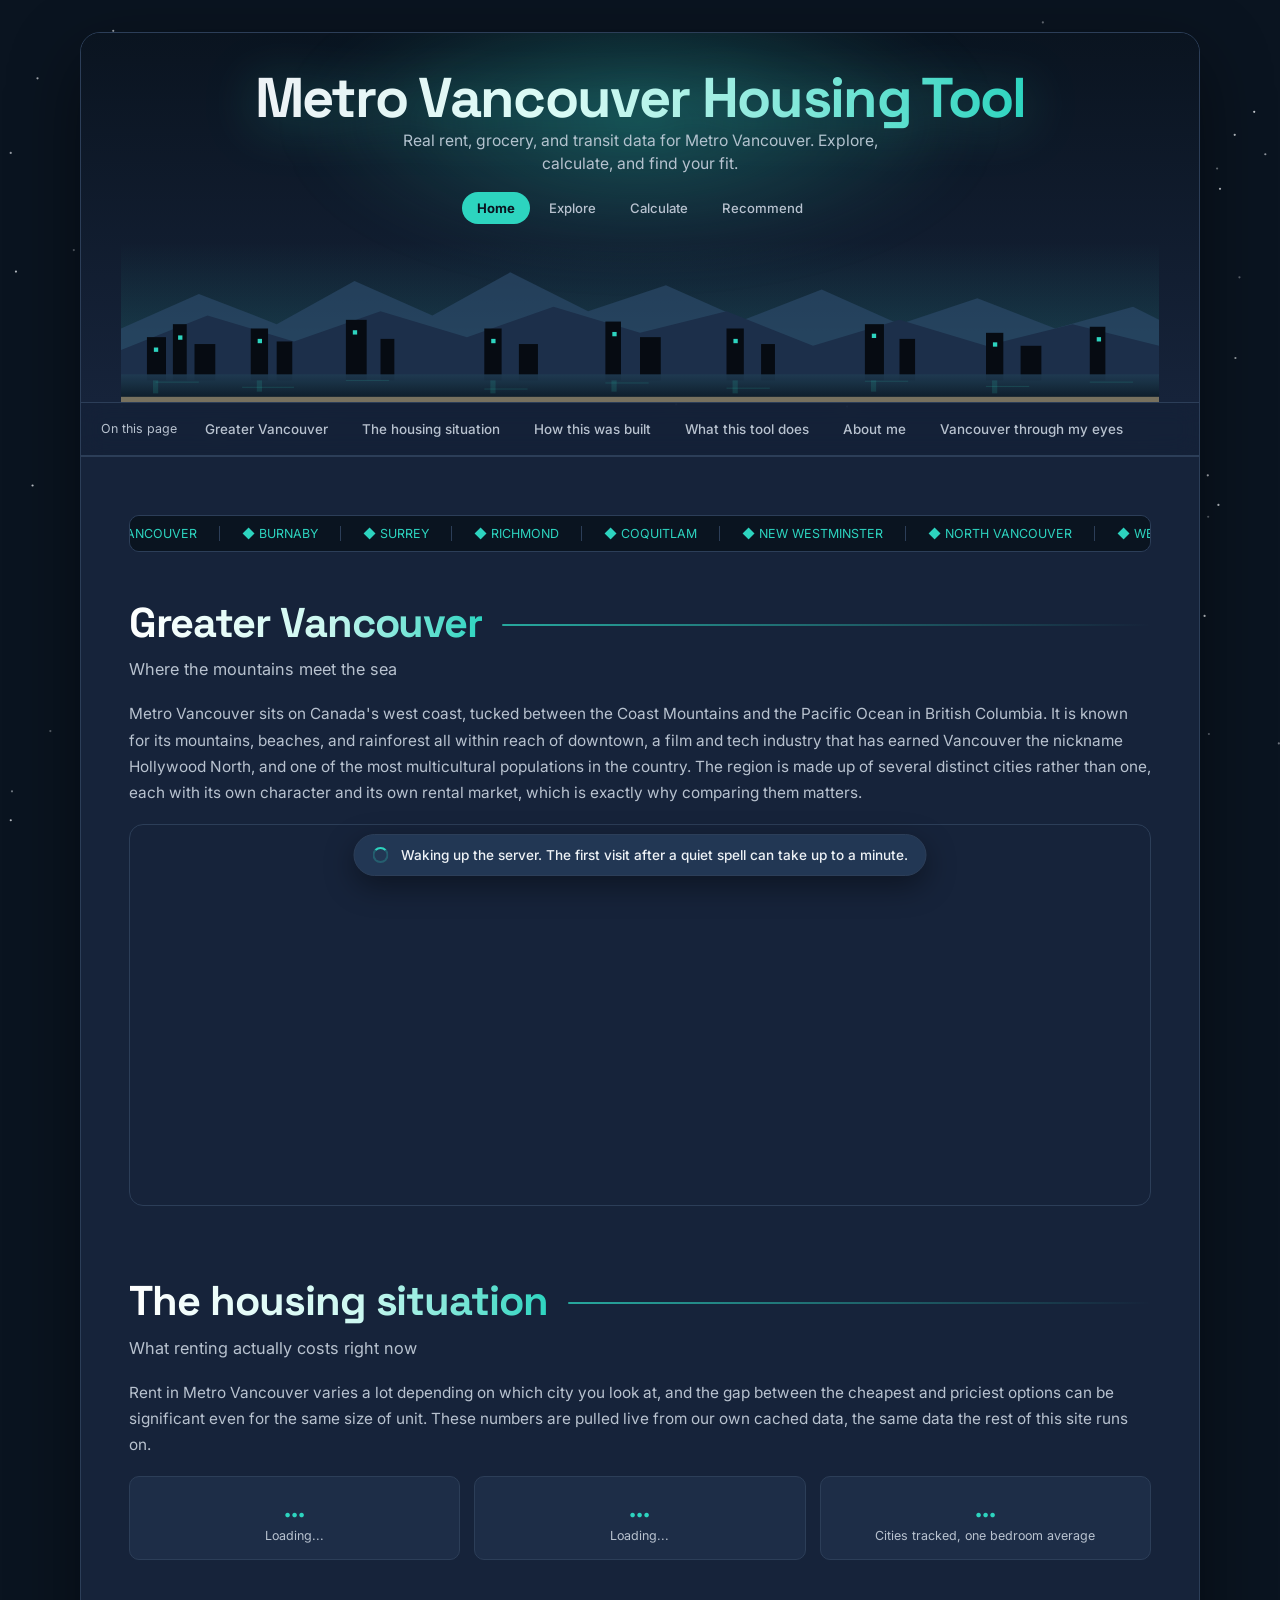
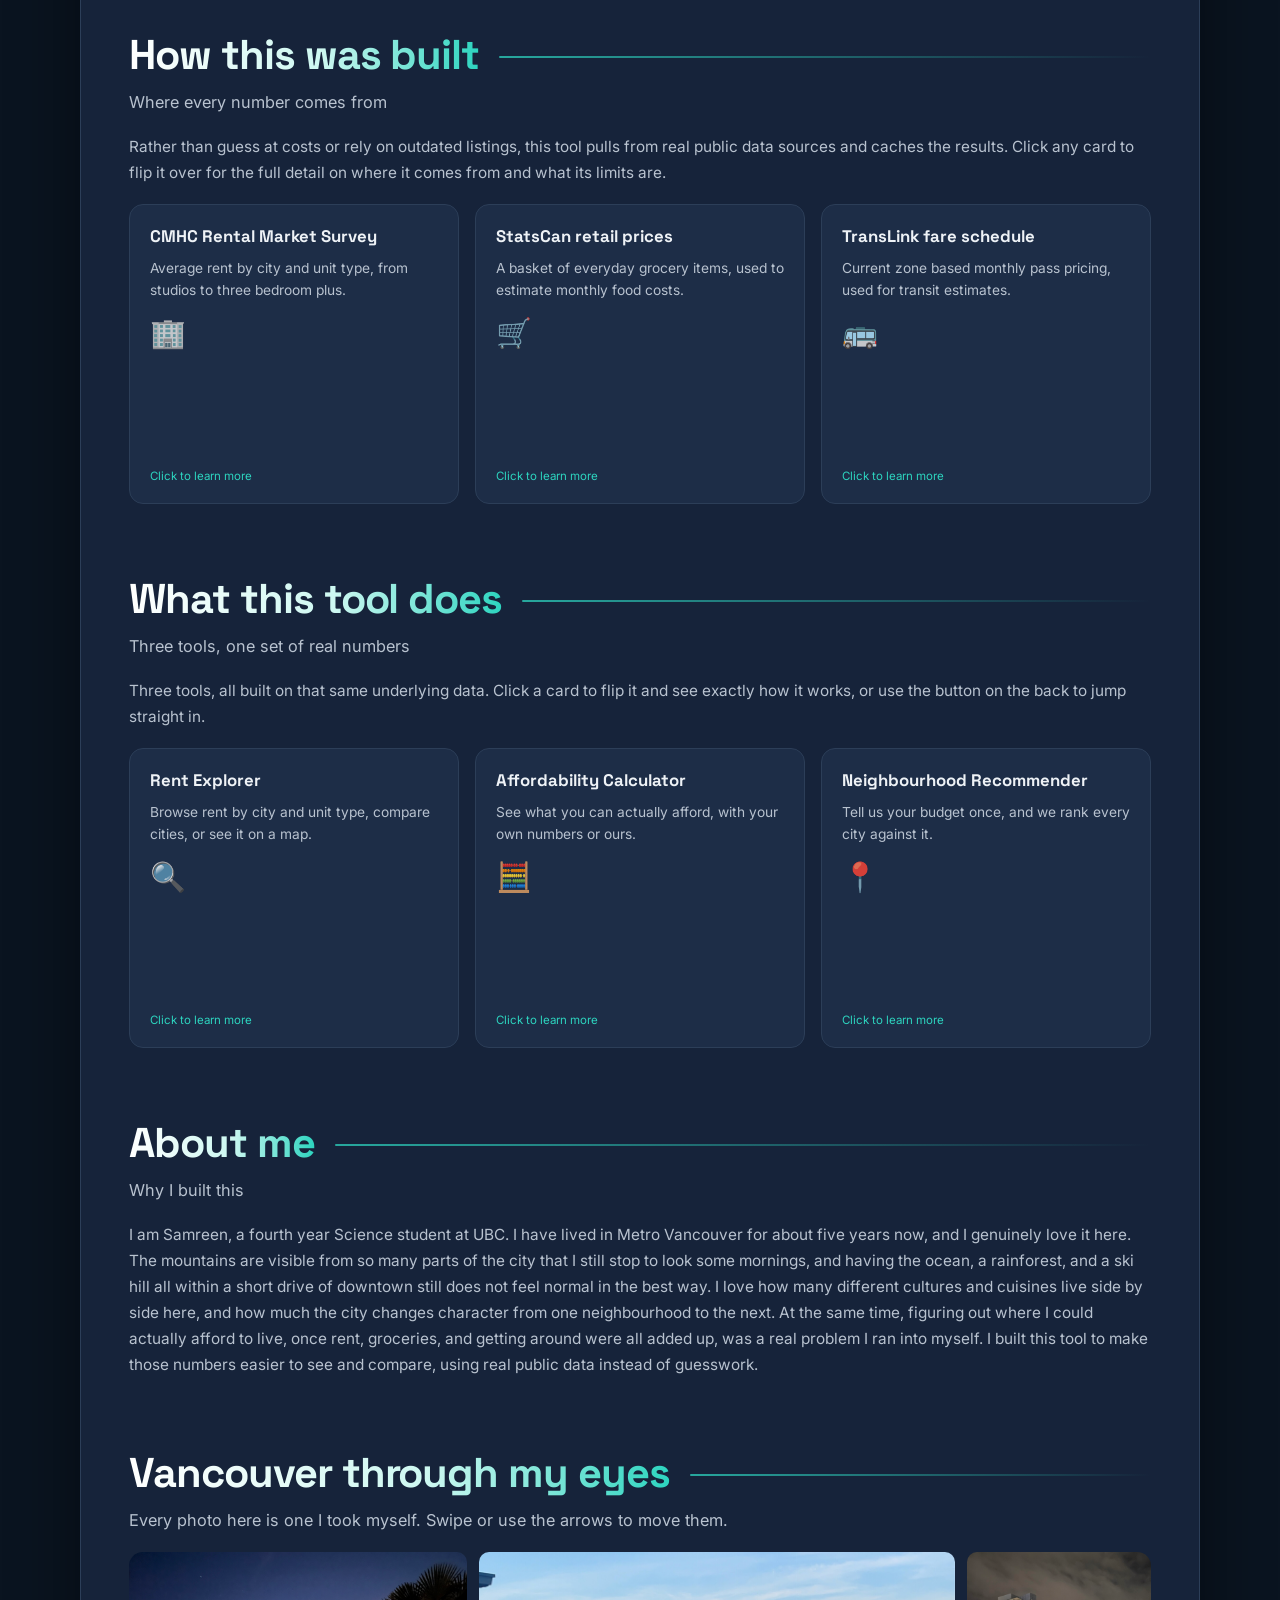
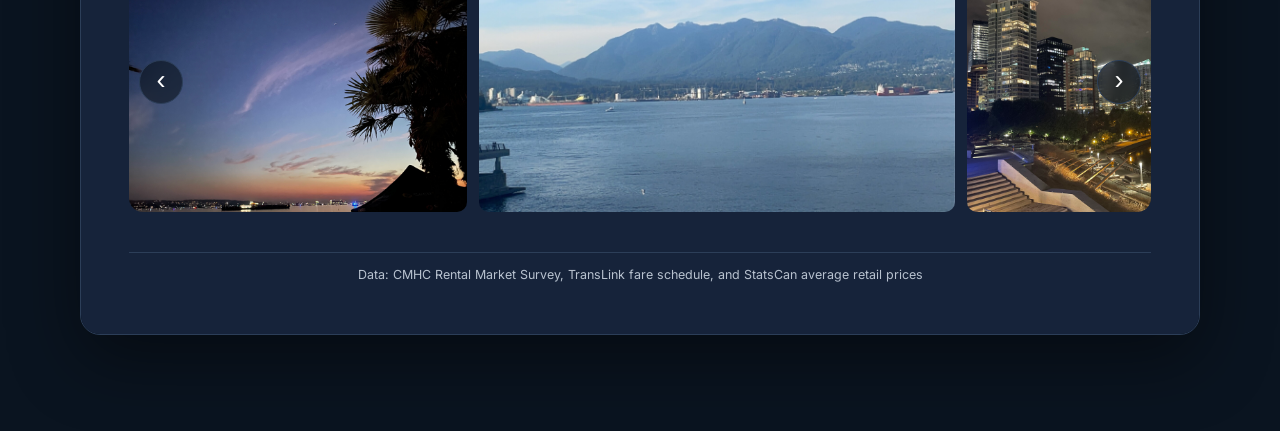
==== commit d805c064: "added preview" ====
--- a/frontend/index.html
+++ b/frontend/index.html
@@ -8,6 +8,13 @@
     <link rel="icon" href="favicon.svg" type="image/svg+xml">
     <link rel="apple-touch-icon" href="apple-touch-icon.png">
     <meta name="theme-color" content="#0a1420">
+    <meta name="description" content="Real rent, grocery, and transit data for Metro Vancouver. Explore, calculate, and find your fit.">
+    <meta property="og:title" content="Metro Vancouver Housing Tool">
+    <meta property="og:description" content="Real rent, grocery, and transit data for Metro Vancouver. Explore, calculate, and find your fit.">
+    <meta property="og:image" content="https://samreen1410.github.io/project_housing/preview.png">
+    <meta property="og:url" content="https://samreen1410.github.io/project_housing/">
+    <meta property="og:type" content="website">
+    <meta name="twitter:card" content="summary_large_image">
     <link rel="preconnect" href="https://fonts.googleapis.com">
     <link href="https://fonts.googleapis.com/css2?family=Space+Grotesk:wght@500;600;700&family=Inter:wght@400;500;600;700&display=swap" rel="stylesheet">
     <link rel="stylesheet" href="shared/theme.css">
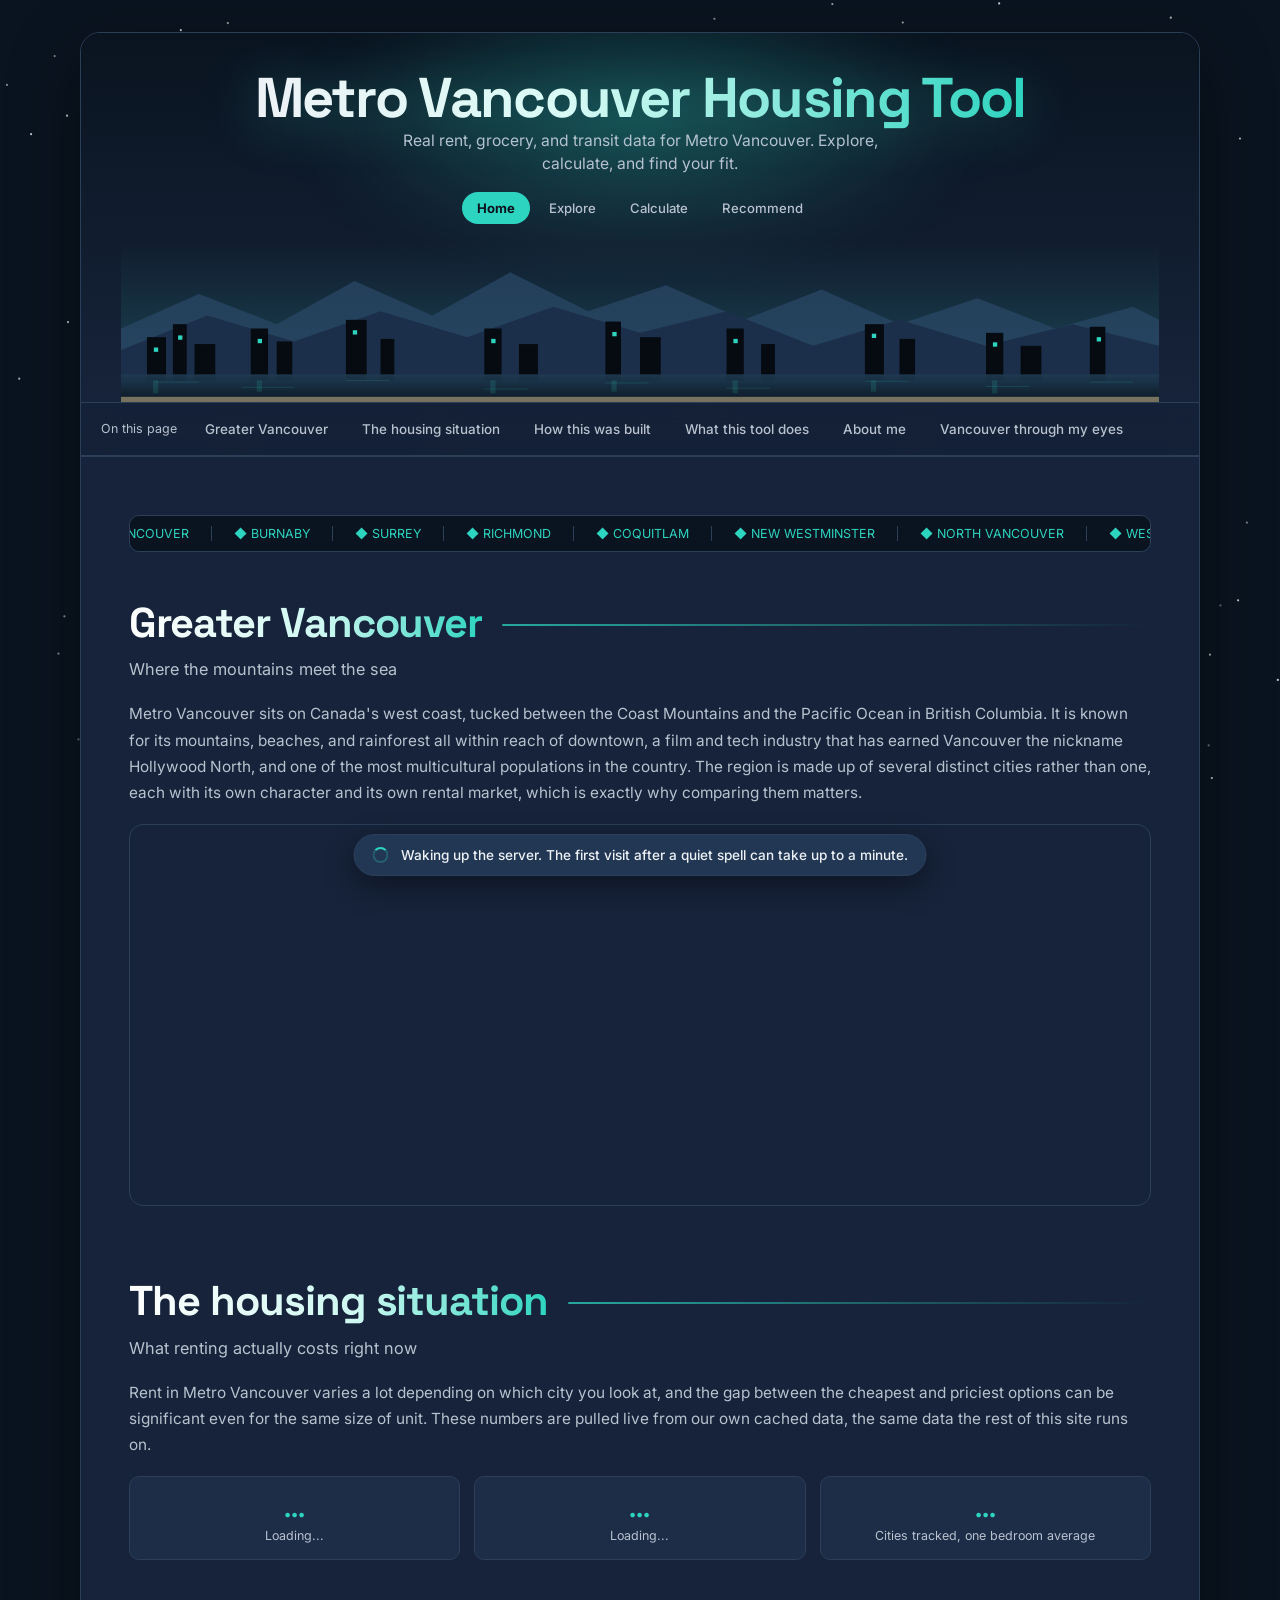
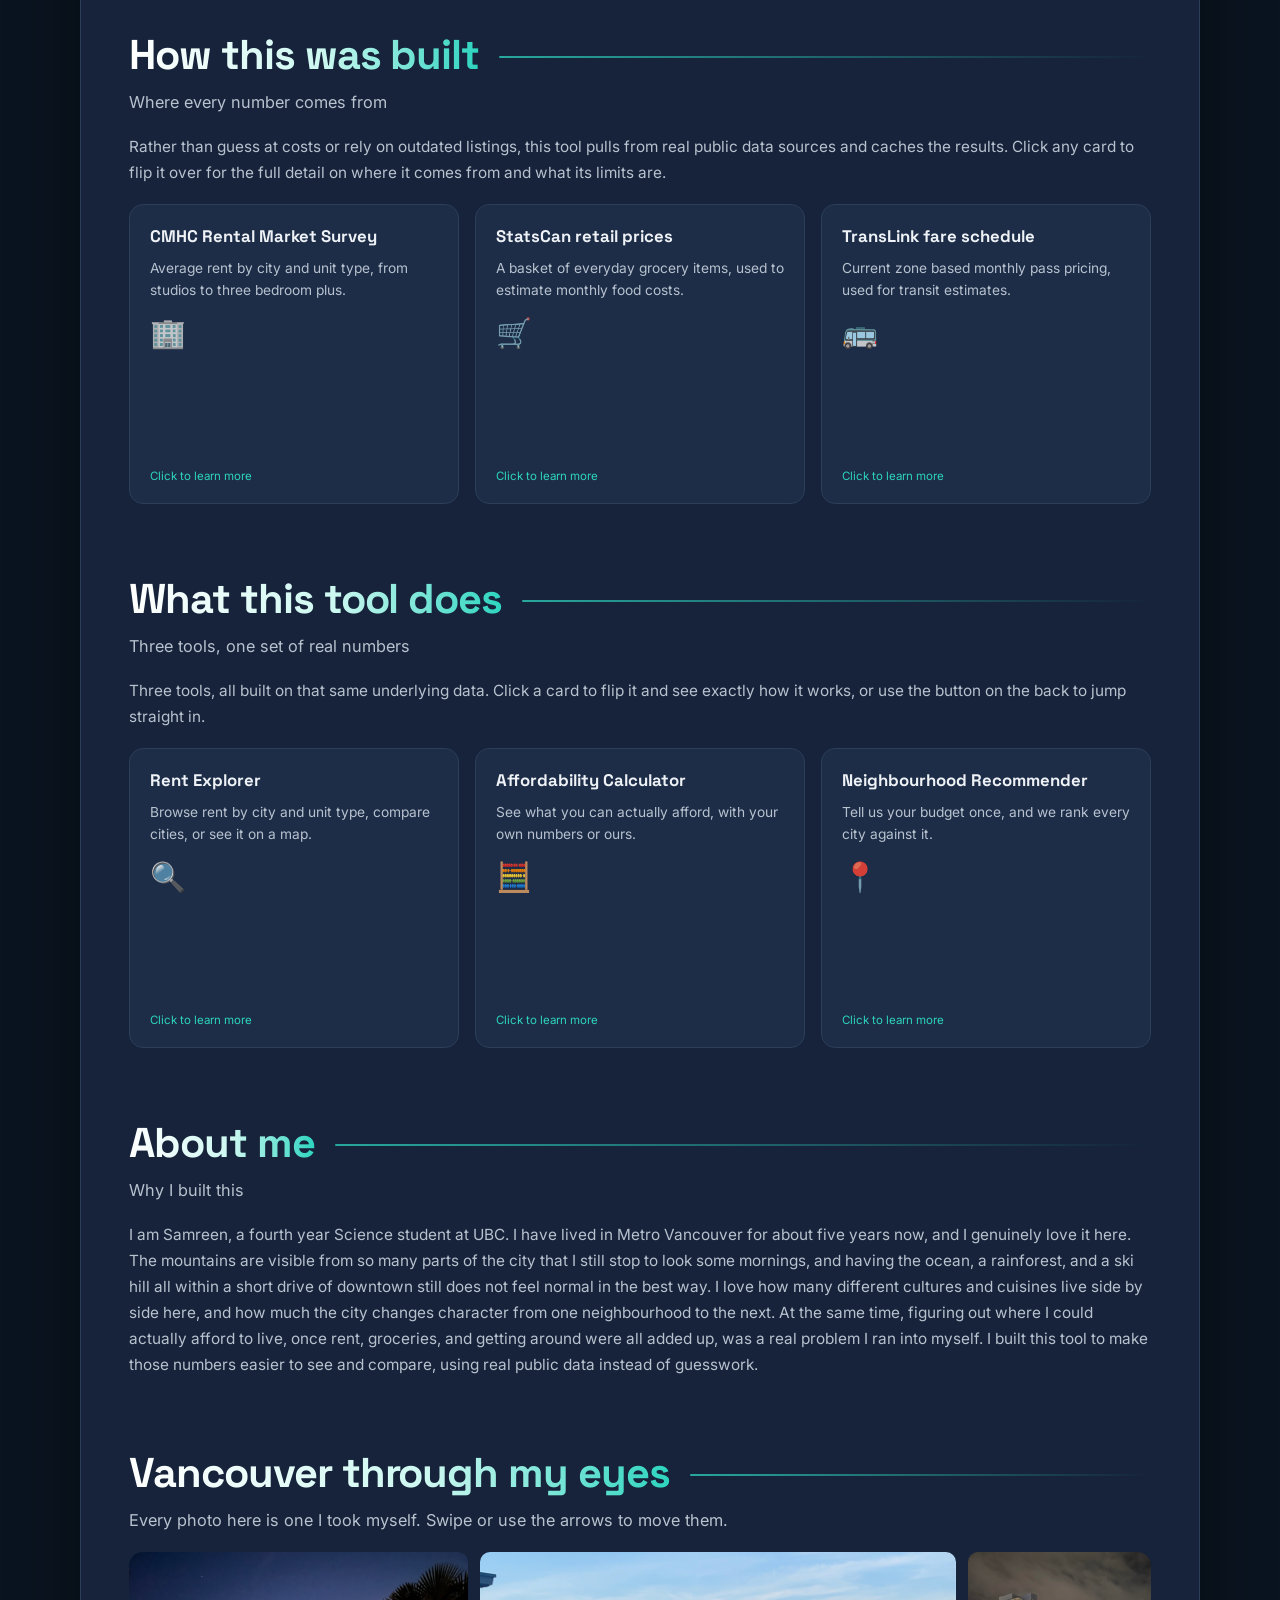
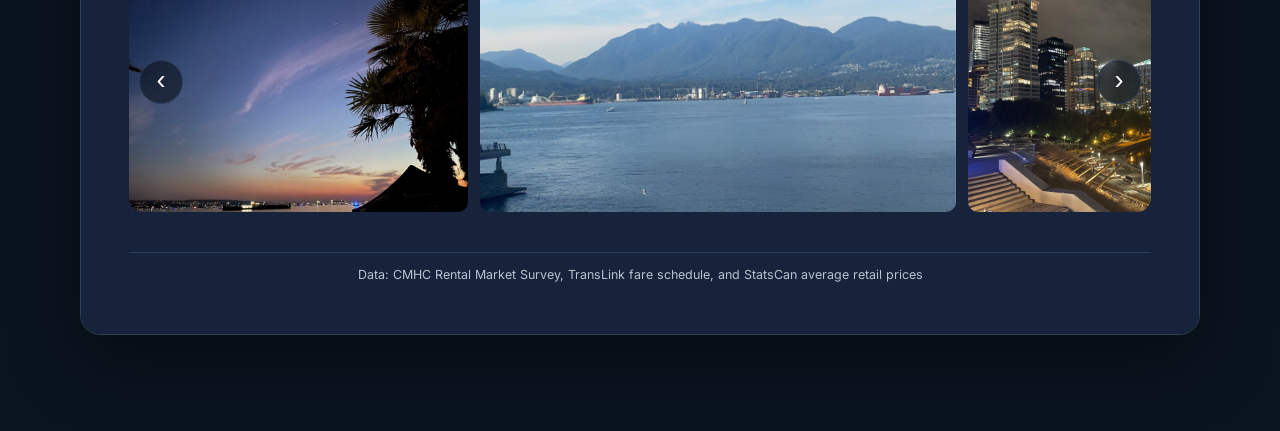
==== commit e2da9de4: "added goatcounter script" ====
--- a/frontend/index.html
+++ b/frontend/index.html
@@ -313,6 +313,8 @@
         }
     </style>
 </head>
+<script data-goatcounter="https://samreen.goatcounter.com/count"
+        async src="//gc.zgo.at/count.js"></script>
 <body>
 
 <canvas id="bg-canvas"></canvas>
